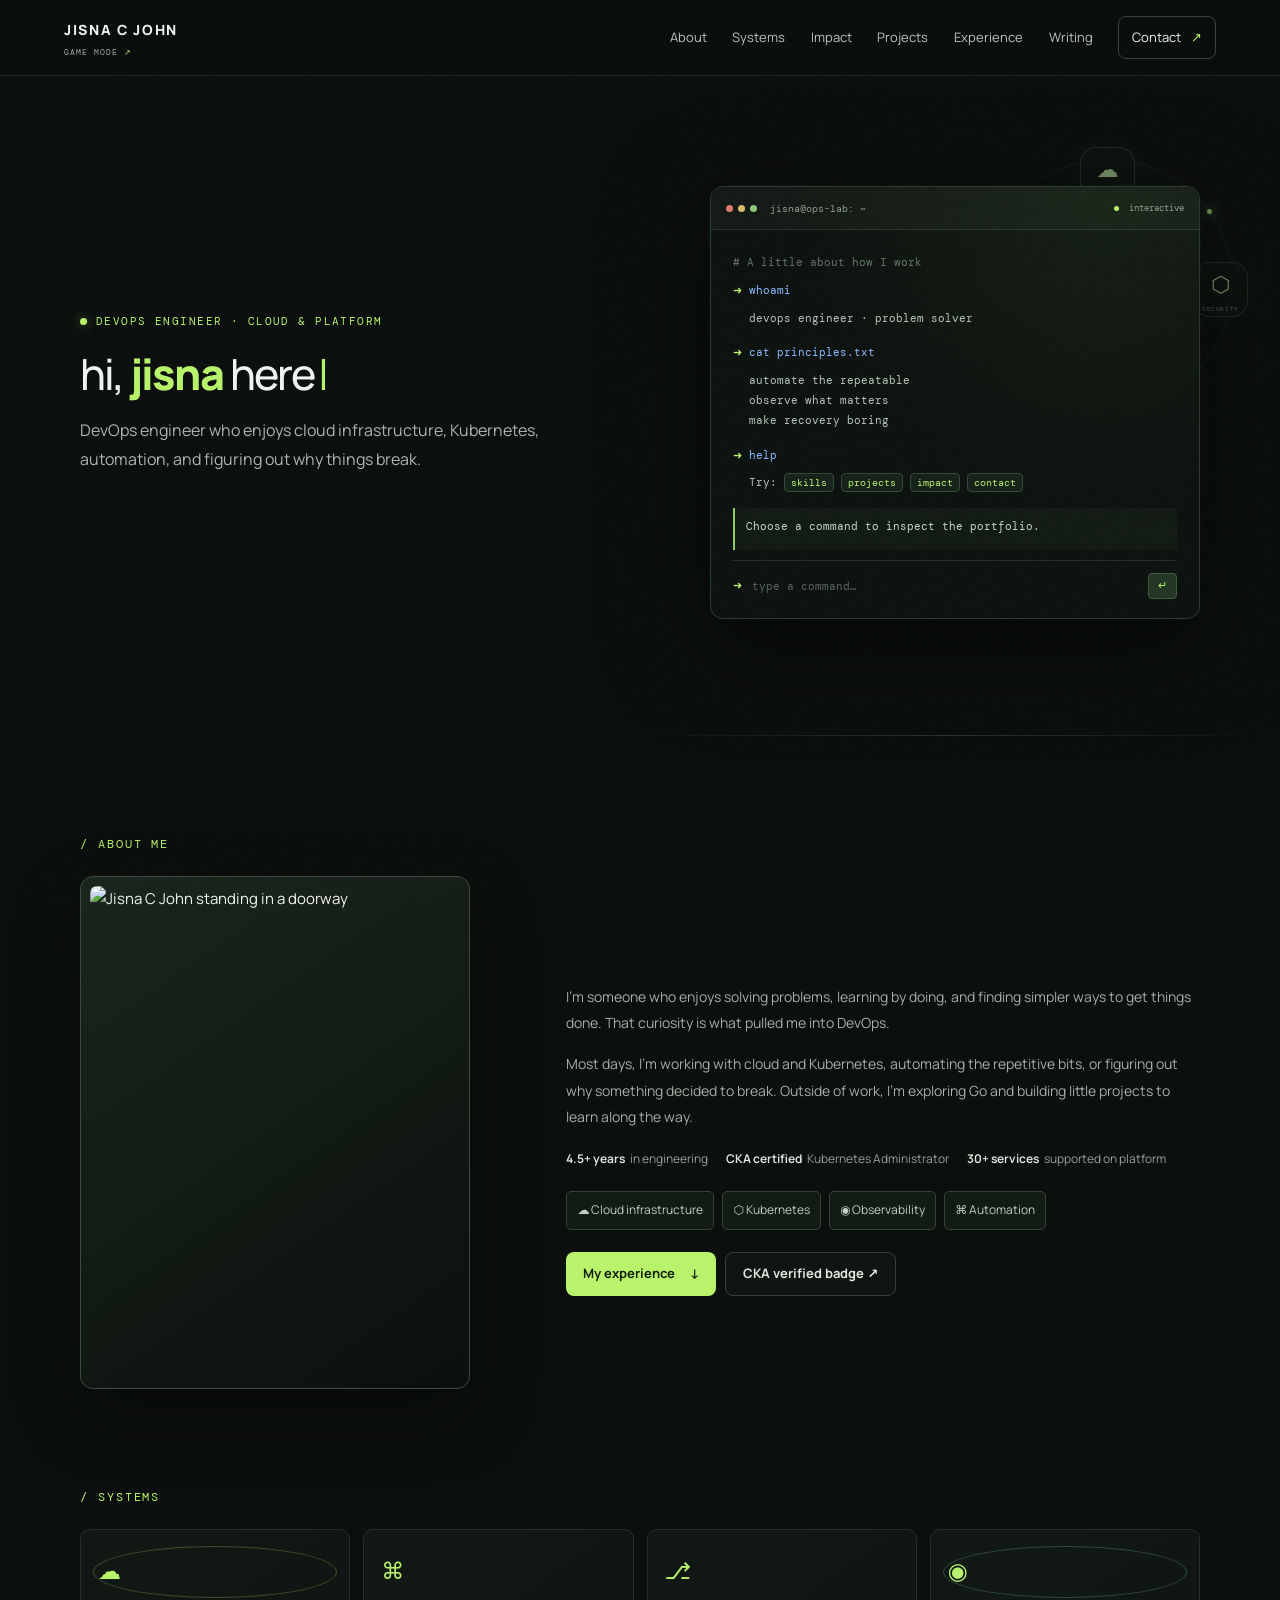
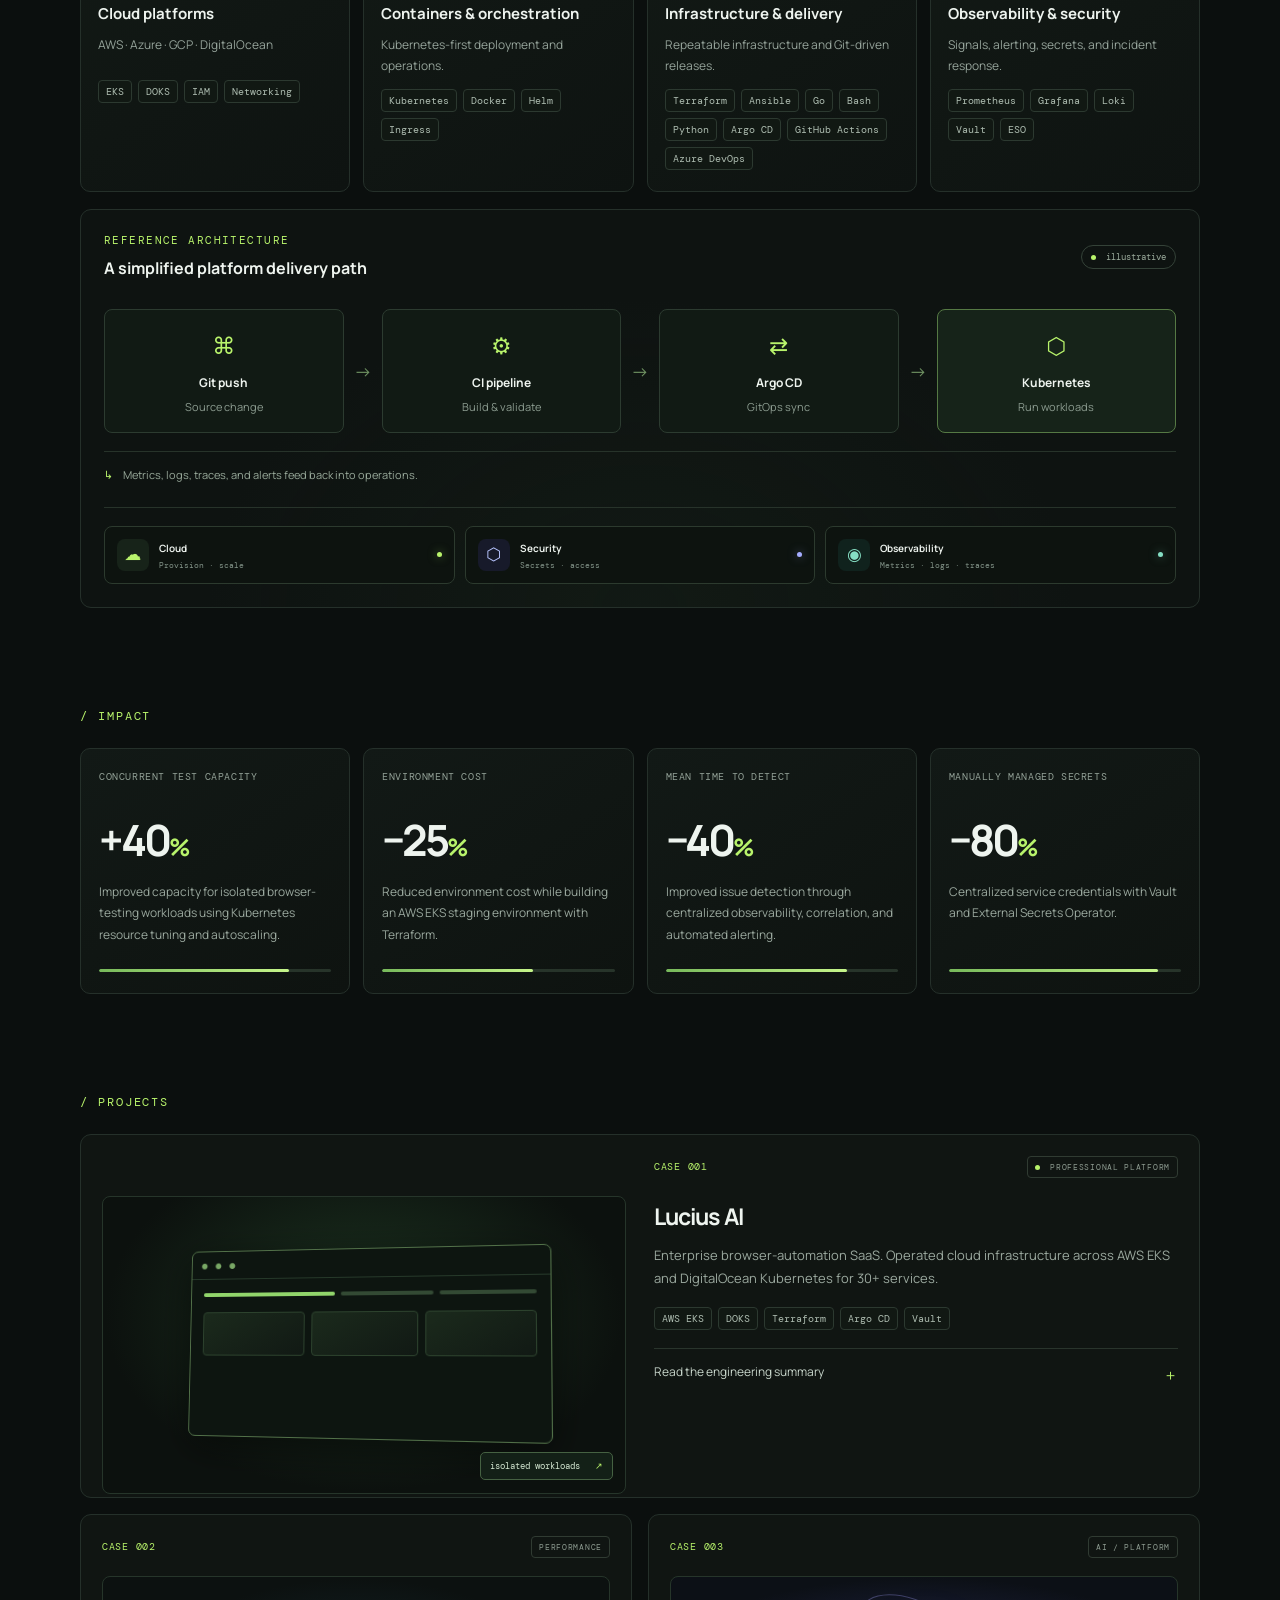
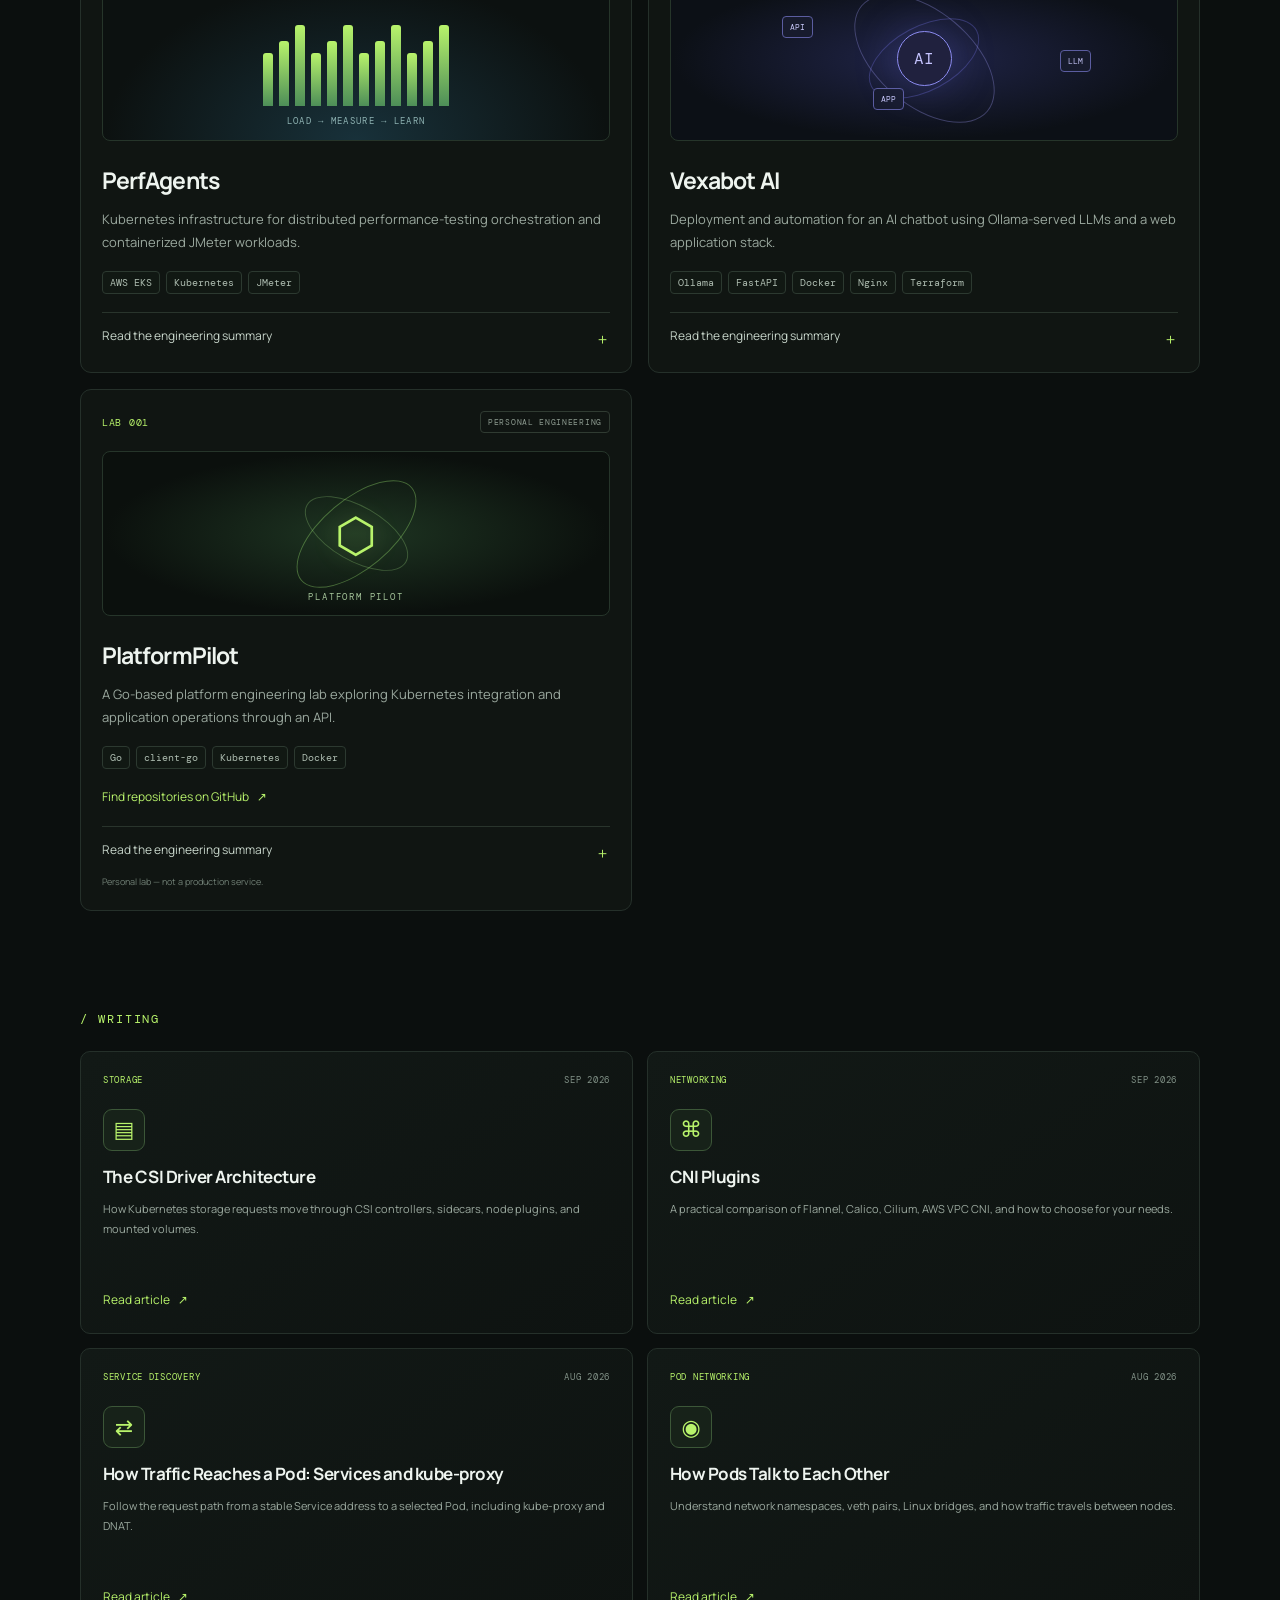
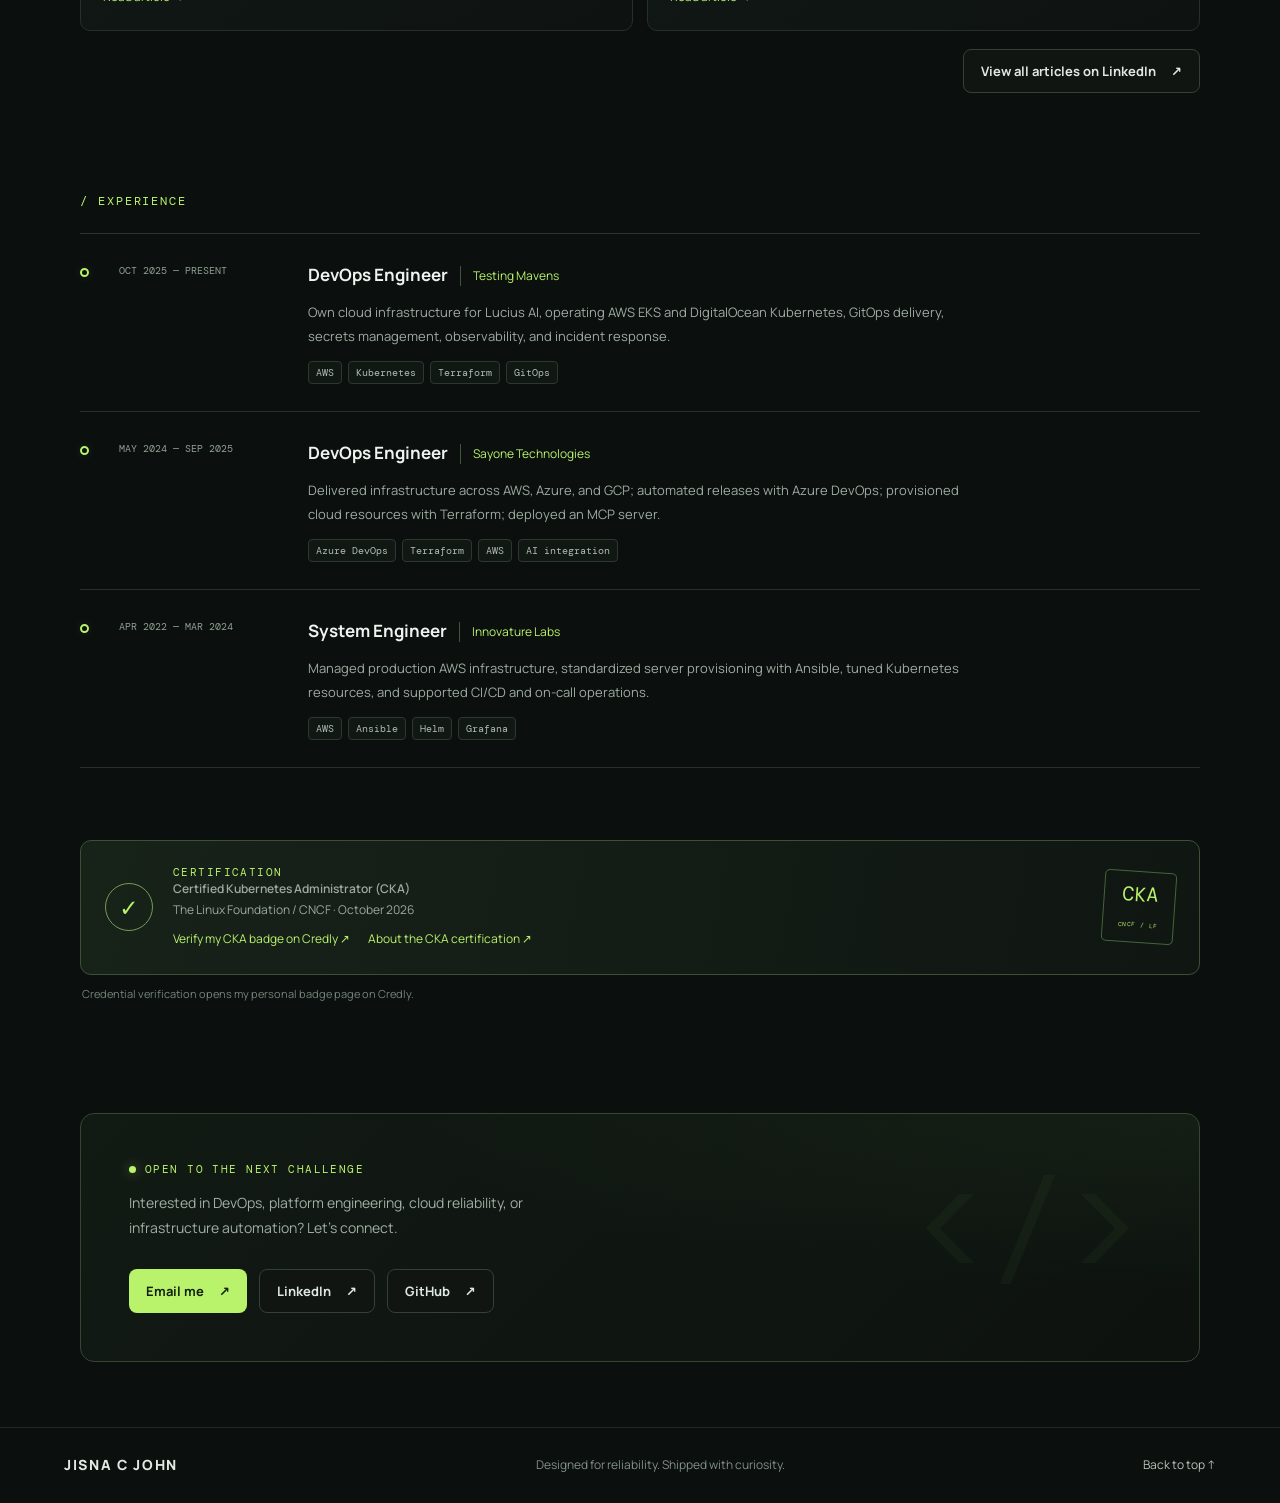
==== index.html @ 68ba8e72 "Add files via upload" ====
<!doctype html>
<html lang="en">
<head>
<meta charset="utf-8">
<meta name="viewport" content="width=device-width,initial-scale=1">
<meta name="theme-color" content="#0b0f0e">
<meta name="description" content="Jisna C John — DevOps Engineer building reliable cloud infrastructure, Kubernetes platforms, GitOps delivery, and observability.">
<title>Jisna C John | DevOps Engineer</title>
<link rel="icon" href="assets/favicon.svg" type="image/svg+xml">
<link rel="stylesheet" href="styles.css">
</head>
<body>
<div class="noise"></div>
<header class="topbar">
  <div class="brand-stack"><a class="brand" href="#home" aria-label="Jisna C John home"><span>JISNA C JOHN</span></a><a class="brand-game-link" href="game.html">GAME MODE <span>↗</span></a></div>
  <button class="menu-toggle" id="menuToggle" aria-label="Toggle navigation" aria-expanded="false">☰</button>
  <nav id="nav">
    <a href="#about">About</a><a href="#systems">Systems</a><a href="#impact">Impact</a><a href="#projects">Projects</a><a href="#journey">Experience</a><a href="#writing">Writing</a><a href="#contact" class="nav-cta">Contact <span>↗</span></a>
  </nav>
</header>
<main>
<section class="hero section-wrap" id="home">
  <div class="hero-copy">
    <div class="eyebrow"><span class="pulse"></span> DEVOPS ENGINEER · CLOUD & PLATFORM</div>
    <h1 class="hero-title-simple typing-intro">hi, <strong>jisna</strong> here<span class="typing-cursor">|</span></h1>
    <p class="hero-sub">DevOps engineer who enjoys cloud infrastructure, Kubernetes, automation, and figuring out why things break.</p>
  </div>
  <div class="terminal-card" aria-label="Interactive portfolio terminal">
    <div class="terminal-head"><div class="window-dots"><i></i><i></i><i></i></div><span>jisna@ops-lab: ~</span><span class="terminal-live"><b></b> interactive</span></div>
    <div class="terminal-body">
      <p class="term-comment"># A little about how I work</p>
      <p><span class="term-green">➜</span> <span class="term-blue">whoami</span></p>
      <p class="term-output">devops engineer · problem solver</p>
      <p><span class="term-green">➜</span> <span class="term-blue">cat principles.txt</span></p>
      <p class="term-output">automate the repeatable<br>observe what matters<br>make recovery boring</p>
      <p><span class="term-green">➜</span> <span class="term-blue">help</span></p>
      <p class="term-output">Try: <button class="term-command" data-command="skills">skills</button> <button class="term-command" data-command="projects">projects</button> <button class="term-command" data-command="impact">impact</button> <button class="term-command" data-command="contact">contact</button></p>
      <div id="terminalResult" class="terminal-result" aria-live="polite">Choose a command to inspect the portfolio.</div>
      <form id="terminalForm" class="term-input-row"><label for="terminalInput"><span class="term-green">➜</span></label><input id="terminalInput" autocomplete="off" spellcheck="false" placeholder="type a command…" aria-label="Terminal command"><button aria-label="Run command">↵</button></form>
    </div>
  </div>
  <div class="hero-gridline"></div>
  <div class="signal-orbit" aria-hidden="true">
    <div class="orbit orbit-cloud"></div><div class="orbit orbit-secure"></div><div class="orbit orbit-observe"></div>
    <span class="orbit-icon cloud-icon">☁<small>CLOUD</small></span><span class="orbit-icon shield-icon">⬡<small>SECURITY</small></span><span class="orbit-icon pulse-icon">◉<small>OBSERVE</small></span>
    <i class="signal-dot dot-one"></i><i class="signal-dot dot-two"></i><i class="signal-dot dot-three"></i>
  </div>
</section>


<section class="section-wrap section-block about-section" id="about">
  <div class="section-heading"><div><div class="eyebrow">/ ABOUT ME</div></div></div>
  <div class="about-layout">
    <div class="about-photo-wrap"><img class="about-photo" src="assets/jisna-profile.jpg" alt="Jisna C John standing in a doorway" loading="lazy"></div>
    <div class="about-copy"><p>I’m someone who enjoys solving problems, learning by doing, and finding simpler ways to get things done. That curiosity is what pulled me into DevOps.</p><p>Most days, I’m working with cloud and Kubernetes, automating the repetitive bits, or figuring out why something decided to break. Outside of work, I’m exploring Go and building little projects to learn along the way.</p><div class="about-facts"><span><b>4.5+ years</b> in engineering</span><span><b>CKA certified</b> Kubernetes Administrator</span><span><b>30+ services</b> supported on platform</span></div><div class="about-pills"><span>☁ Cloud infrastructure</span><span>⬡ Kubernetes</span><span>◉ Observability</span><span>⌘ Automation</span></div><div class="about-actions"><a class="button button-primary" href="#journey">My experience <span>↓</span></a><a class="button button-quiet" href="https://www.credly.com/badges/b559d309-124e-484e-92fa-0e07e1bda2ac" target="_blank" rel="noreferrer">CKA verified badge ↗</a></div></div>
  </div>
</section>

<section class="section-wrap section-block" id="systems">
  <div class="section-heading"><div><div class="eyebrow section-label">/ SYSTEMS</div></div></div>
  <div class="systems-grid">
    <article class="system-card"><div class="system-icon">☁</div><h3>Cloud platforms</h3><p>AWS · Azure · GCP · DigitalOcean</p><div class="tag-row"><span>EKS</span><span>DOKS</span><span>IAM</span><span>Networking</span></div></article>
    <article class="system-card"><div class="system-icon">⌘</div><h3>Containers & orchestration</h3><p>Kubernetes-first deployment and operations.</p><div class="tag-row"><span>Kubernetes</span><span>Docker</span><span>Helm</span><span>Ingress</span></div></article>
    <article class="system-card"><div class="system-icon">⎇</div><h3>Infrastructure & delivery</h3><p>Repeatable infrastructure and Git-driven releases.</p><div class="tag-row"><span>Terraform</span><span>Ansible</span><span>Go</span><span>Bash</span><span>Python</span><span>Argo CD</span><span>GitHub Actions</span><span>Azure DevOps</span></div></article>
    <article class="system-card"><div class="system-icon">◉</div><h3>Observability & security</h3><p>Signals, alerting, secrets, and incident response.</p><div class="tag-row"><span>Prometheus</span><span>Grafana</span><span>Loki</span><span>Vault</span><span>ESO</span></div></article>
  </div>
  <div class="architecture-card">
    <div class="architecture-top"><div><span class="eyebrow">REFERENCE ARCHITECTURE</span><h3>A simplified platform delivery path</h3></div><span class="status-chip"><i></i> illustrative</span></div>
    <div class="architecture-flow">
      <div class="arch-node"><span class="arch-symbol">⌘</span><strong>Git push</strong><small>Source change</small></div><span class="arch-arrow">→</span>
      <div class="arch-node"><span class="arch-symbol">⚙</span><strong>CI pipeline</strong><small>Build & validate</small></div><span class="arch-arrow">→</span>
      <div class="arch-node"><span class="arch-symbol">⇄</span><strong>Argo CD</strong><small>GitOps sync</small></div><span class="arch-arrow">→</span>
      <div class="arch-node arch-node-highlight"><span class="arch-symbol">⬡</span><strong>Kubernetes</strong><small>Run workloads</small></div>
    </div>
    <div class="architecture-foot"><span>↳</span> Metrics, logs, traces, and alerts feed back into operations.</div>
    <div class="ops-strip" aria-label="Cloud operations concepts"><div class="ops-chip"><span class="ops-glyph cloud-glyph">☁</span><span><b>Cloud</b><small>Provision · scale</small></span><i class="ops-pulse"></i></div><div class="ops-chip"><span class="ops-glyph shield-glyph">⬡</span><span><b>Security</b><small>Secrets · access</small></span><i class="ops-pulse"></i></div><div class="ops-chip"><span class="ops-glyph observe-glyph">◉</span><span><b>Observability</b><small>Metrics · logs · traces</small></span><i class="ops-pulse"></i></div></div>
  </div>
</section>

<section class="section-wrap section-block" id="impact">
  <div class="section-heading"><div><div class="eyebrow">/ IMPACT</div></div></div>
  <div class="metrics-grid">
    <article class="metric-card"><span class="metric-label">CONCURRENT TEST CAPACITY</span><strong>+40<span>%</span></strong><p>Improved capacity for isolated browser-testing workloads using Kubernetes resource tuning and autoscaling.</p><div class="metric-bar"><i style="width:82%"></i></div></article>
    <article class="metric-card"><span class="metric-label">ENVIRONMENT COST</span><strong>−25<span>%</span></strong><p>Reduced environment cost while building an AWS EKS staging environment with Terraform.</p><div class="metric-bar"><i style="width:65%"></i></div></article>
    <article class="metric-card"><span class="metric-label">MEAN TIME TO DETECT</span><strong>−40<span>%</span></strong><p>Improved issue detection through centralized observability, correlation, and automated alerting.</p><div class="metric-bar"><i style="width:78%"></i></div></article>
    <article class="metric-card"><span class="metric-label">MANUALLY MANAGED SECRETS</span><strong>−80<span>%</span></strong><p>Centralized service credentials with Vault and External Secrets Operator.</p><div class="metric-bar"><i style="width:90%"></i></div></article>
  </div>
</section>

<section class="section-wrap section-block" id="projects">
  <div class="section-heading"><div><div class="eyebrow">/ PROJECTS</div></div></div>
  <div class="projects-grid">
    <article class="project-card project-featured"><div class="project-topline"><span class="project-index">CASE 001</span><span class="project-status"><i></i> PROFESSIONAL PLATFORM</span></div><div class="project-art browser-art"><div class="browser-window"><div class="browser-dots">● ● ●</div><div class="browser-lines"><i></i><i></i><i></i></div><div class="browser-panels"><b></b><b></b><b></b></div></div><div class="floating-label">isolated workloads <span>↗</span></div></div><h3>Lucius AI</h3><p class="project-summary">Enterprise browser-automation SaaS. Operated cloud infrastructure across AWS EKS and DigitalOcean Kubernetes for 30+ services.</p><div class="tag-row"><span>AWS EKS</span><span>DOKS</span><span>Terraform</span><span>Argo CD</span><span>Vault</span></div><details><summary>Read the engineering summary <span>＋</span></summary><div class="details-content"><p><b>Challenge:</b> Isolated browser workloads can create unpredictable resource demand and infrastructure cost.</p><p><b>Approach:</b> Operated Kubernetes clusters on AWS EKS and DigitalOcean Kubernetes; partnered with developers on resource requests and limits, autoscaling, environment parity, GitOps delivery with Argo CD, and centralized observability using Prometheus, Grafana, and Loki. Vault and External Secrets Operator supported secrets management.</p><p><b>Outcome:</b> CV-reported 40% higher concurrent test capacity, 25% lower environment cost, and 40% lower mean time to detect issues.</p></div></details></article>
    <article class="project-card"><div class="project-topline"><span class="project-index">CASE 002</span><span class="project-type">PERFORMANCE</span></div><div class="project-art perf-art"><div class="load-bars"><i></i><i></i><i></i><i></i><i></i><i></i><i></i><i></i><i></i><i></i><i></i><i></i></div><div class="perf-caption">LOAD → MEASURE → LEARN</div></div><h3>PerfAgents</h3><p class="project-summary">Kubernetes infrastructure for distributed performance-testing orchestration and containerized JMeter workloads.</p><div class="tag-row"><span>AWS EKS</span><span>Kubernetes</span><span>JMeter</span></div><details><summary>Read the engineering summary <span>＋</span></summary><div class="details-content"><p><b>Challenge:</b> Performance tests need repeatable, isolated workloads and reliable orchestration when load-test runs are launched from a shared control plane.</p><p><b>Approach:</b> Supported AWS EKS infrastructure for containerized JMeter workloads, focusing on Kubernetes workload operation, deployment reliability, and troubleshooting during test execution.</p><p><b>Engineering focus:</b> Cluster and workload health, resource behavior under load, and repeatable execution. This summary intentionally avoids claiming specific throughput gains that are not documented here.</p></div></details></article>
    <article class="project-card"><div class="project-topline"><span class="project-index">CASE 003</span><span class="project-type">AI / PLATFORM</span></div><div class="project-art ai-art"><div class="ai-orbit orbit-one"></div><div class="ai-orbit orbit-two"></div><div class="ai-core">AI</div><span class="ai-node node-a">API</span><span class="ai-node node-b">LLM</span><span class="ai-node node-c">APP</span></div><h3>Vexabot AI</h3><p class="project-summary">Deployment and automation for an AI chatbot using Ollama-served LLMs and a web application stack.</p><div class="tag-row"><span>Ollama</span><span>FastAPI</span><span>Docker</span><span>Nginx</span><span>Terraform</span></div><details><summary>Read the engineering summary <span>＋</span></summary><div class="details-content"><p><b>Challenge:</b> Run an AI chatbot stack that connects a web application and backend services to locally served language models.</p><p><b>Approach:</b> Used Ollama for model serving, a Django/FastAPI backend and React frontend, with Docker for packaging, Nginx for web traffic routing, AWS EC2/S3 for infrastructure and storage, Jenkins for CI/CD, and Terraform for repeatable provisioning.</p><p><b>Engineering focus:</b> Service integration, deployment automation, reverse-proxy configuration, and infrastructure reproducibility. This is a high-level summary; internal endpoints and credentials are intentionally excluded.</p></div></details></article>
    <article class="project-card personal-project"><div class="project-topline"><span class="project-index">LAB 001</span><span class="project-type">PERSONAL ENGINEERING</span></div><div class="project-art platform-art"><div class="platform-cube">⬡</div><div class="platform-ring ring-a"></div><div class="platform-ring ring-b"></div><span class="platform-label">PLATFORM PILOT</span></div><h3>PlatformPilot</h3><p class="project-summary">A Go-based platform engineering lab exploring Kubernetes integration and application operations through an API.</p><div class="tag-row"><span>Go</span><span>client-go</span><span>Kubernetes</span><span>Docker</span></div><a class="text-link" href="https://github.com/johnjisna" target="_blank" rel="noreferrer">Find repositories on GitHub <span>↗</span></a><details><summary>Read the engineering summary <span>＋</span></summary><div class="details-content"><p><b>Goal:</b> Explore how a Go service can interact with a Kubernetes cluster and expose application operations through a small API.</p><p><b>Implementation:</b> Built an HTTP API in Go and integrated Kubernetes using client-go. Tested locally with Docker and a Kind cluster, created a dedicated namespace, and deployed workloads for API-based inspection.</p><p><b>What it demonstrates:</b> Go service structure, Kubernetes API integration, containerized development, and a foundation for platform-engineering features such as workload status and operational visibility.</p><p><b>Project status:</b> Personal engineering lab; features and scope may evolve. Browse the <a href="https://github.com/johnjisna" target="_blank" rel="noreferrer">GitHub profile ↗</a> for the repository when public.</p></div></details><p class="small-note">Personal lab — not a production service.</p></article>
  </div>
</section>



<section class="section-wrap section-block" id="writing">
  <div class="section-heading"><div><div class="eyebrow">/ WRITING</div></div></div>
  <div class="articles-grid">
    <article class="article-card"><div class="article-meta"><span>STORAGE</span><span>SEP 2026</span></div><div class="article-icon">▤</div><h3>The CSI Driver Architecture</h3><p>How Kubernetes storage requests move through CSI controllers, sidecars, node plugins, and mounted volumes.</p><a href="https://www.linkedin.com/pulse/csi-driver-architecture-jisna-john-pbgwf" target="_blank" rel="noreferrer" class="text-link">Read article <span>↗</span></a></article>
    <article class="article-card"><div class="article-meta"><span>NETWORKING</span><span>SEP 2026</span></div><div class="article-icon">⌘</div><h3>CNI Plugins</h3><p>A practical comparison of Flannel, Calico, Cilium, AWS VPC CNI, and how to choose for your needs.</p><a href="https://www.linkedin.com/pulse/cni-plugins-jisna-john-75xof" target="_blank" rel="noreferrer" class="text-link">Read article <span>↗</span></a></article>
    <article class="article-card"><div class="article-meta"><span>SERVICE DISCOVERY</span><span>AUG 2026</span></div><div class="article-icon">⇄</div><h3>How Traffic Reaches a Pod: Services and kube-proxy</h3><p>Follow the request path from a stable Service address to a selected Pod, including kube-proxy and DNAT.</p><a href="https://www.linkedin.com/pulse/how-traffic-reaches-pod-services-kube-proxy-jisna-john-ocryc" target="_blank" rel="noreferrer" class="text-link">Read article <span>↗</span></a></article>
    <article class="article-card"><div class="article-meta"><span>POD NETWORKING</span><span>AUG 2026</span></div><div class="article-icon">◉</div><h3>How Pods Talk to Each Other</h3><p>Understand network namespaces, veth pairs, Linux bridges, and how traffic travels between nodes.</p><a href="https://www.linkedin.com/pulse/how-pods-talk-each-other-jisna-john-5vrwc" target="_blank" rel="noreferrer" class="text-link">Read article <span>↗</span></a></article>
  </div>
  <div class="writing-footer"><a class="button button-quiet" href="https://www.linkedin.com/in/johnjisna/recent-activity/articles/" target="_blank" rel="noreferrer">View all articles on LinkedIn <span>↗</span></a></div>
</section>

<section class="section-wrap section-block" id="journey">
  <div class="section-heading"><div><div class="eyebrow">/ EXPERIENCE</div></div></div>
  <div class="timeline">
    <article class="timeline-item"><div class="timeline-marker"></div><div class="timeline-date">OCT 2025 — PRESENT</div><div class="timeline-content"><div class="timeline-title"><h3>DevOps Engineer</h3><span>Testing Mavens</span></div><p>Own cloud infrastructure for Lucius AI, operating AWS EKS and DigitalOcean Kubernetes, GitOps delivery, secrets management, observability, and incident response.</p><div class="tag-row"><span>AWS</span><span>Kubernetes</span><span>Terraform</span><span>GitOps</span></div></div></article>
    <article class="timeline-item"><div class="timeline-marker"></div><div class="timeline-date">MAY 2024 — SEP 2025</div><div class="timeline-content"><div class="timeline-title"><h3>DevOps Engineer</h3><span>Sayone Technologies</span></div><p>Delivered infrastructure across AWS, Azure, and GCP; automated releases with Azure DevOps; provisioned cloud resources with Terraform; deployed an MCP server.</p><div class="tag-row"><span>Azure DevOps</span><span>Terraform</span><span>AWS</span><span>AI integration</span></div></div></article>
    <article class="timeline-item"><div class="timeline-marker"></div><div class="timeline-date">APR 2022 — MAR 2024</div><div class="timeline-content"><div class="timeline-title"><h3>System Engineer</h3><span>Innovature Labs</span></div><p>Managed production AWS infrastructure, standardized server provisioning with Ansible, tuned Kubernetes resources, and supported CI/CD and on-call operations.</p><div class="tag-row"><span>AWS</span><span>Ansible</span><span>Helm</span><span>Grafana</span></div></div></article>
  </div>
</section>

<section class="section-wrap section-block cert-section">
  <div class="cert-card"><div class="cert-emblem">✓</div><div class="cert-copy"><div class="eyebrow">CERTIFICATION</div><p class="cert-name">Certified Kubernetes Administrator (CKA)</p><p>The Linux Foundation / CNCF · October 2026</p><div class="cert-links"><a class="text-link" href="https://www.credly.com/badges/b559d309-124e-484e-92fa-0e07e1bda2ac" target="_blank" rel="noreferrer">Verify my CKA badge on Credly ↗</a><a class="text-link" href="https://www.cncf.io/training/certification/cka/" target="_blank" rel="noreferrer">About the CKA certification ↗</a></div></div><div class="cert-stamp">CKA<br><span>CNCF / LF</span></div></div>
  <p class="cert-note">Credential verification opens my personal badge page on Credly.</p>
</section>


<section class="section-wrap contact-section" id="contact">
  <div class="contact-panel"><div class="eyebrow"><span class="pulse"></span> OPEN TO THE NEXT CHALLENGE</div><p>Interested in DevOps, platform engineering, cloud reliability, or infrastructure automation? Let’s connect.</p><div class="contact-actions"><a class="button button-primary" href="mailto:johnjisna66@gmail.com">Email me <span>↗</span></a><a class="button button-quiet" href="https://www.linkedin.com/in/johnjisna/" target="_blank" rel="noreferrer">LinkedIn <span>↗</span></a><a class="button button-quiet" href="https://github.com/johnjisna" target="_blank" rel="noreferrer">GitHub <span>↗</span></a></div></div>
</section>
</main>
<footer class="footer"><a class="brand" href="#home"><span>JISNA C JOHN</span></a><span>Designed for reliability. Shipped with curiosity.</span><a href="#home">Back to top ↑</a></footer>
<script src="script.js"></script>
</body>
</html>
---- styles.css ----
@import url('https://fonts.googleapis.com/css2?family=DM+Mono:wght@400;500&family=Manrope:wght@400;500;600;700;800&display=swap');
:root{--bg:#0b0f0e;--panel:#111715;--panel2:#151d19;--line:#25302a;--text:#eef4ef;--muted:#9ba9a0;--green:#b8f36b;--green2:#8ce66a;--blue:#8bbcff;--mono:'DM Mono',monospace;--sans:'Manrope',system-ui,sans-serif}
*{box-sizing:border-box}html{scroll-behavior:smooth;scroll-padding-top:85px}body{margin:0;background:var(--bg);color:var(--text);font-family:var(--sans);line-height:1.6;overflow-x:hidden}a{color:inherit;text-decoration:none}button,input{font:inherit}.noise{pointer-events:none;position:fixed;inset:0;opacity:.025;z-index:10;background-image:url("data:image/svg+xml,%3Csvg viewBox='0 0 180 180' xmlns='http://www.w3.org/2000/svg'%3E%3Cfilter id='n'%3E%3CfeTurbulence type='fractalNoise' baseFrequency='.85' numOctaves='3' stitchTiles='stitch'/%3E%3C/filter%3E%3Crect width='100%25' height='100%25' filter='url(%23n)' opacity='.6'/%3E%3C/svg%3E")}
.topbar{height:76px;display:flex;align-items:center;justify-content:space-between;padding:0 max(5vw,24px);border-bottom:1px solid #1c2520;position:sticky;top:0;background:rgba(11,15,14,.88);backdrop-filter:blur(16px);z-index:20}.brand{display:flex;align-items:center;gap:10px;font-size:13px;font-weight:800;letter-spacing:.12em}.brand-mark{display:grid;place-items:center;width:31px;height:31px;border:1px solid #527a3b;color:var(--green);border-radius:8px;font-family:var(--mono);font-size:11px}.muted{color:#78907c}.topbar nav{display:flex;gap:30px;align-items:center;font-size:12px;color:#b9c5bd}.topbar nav a:hover,.footer a:hover{color:var(--green)}.nav-cta{border:1px solid #38453c;border-radius:8px;padding:9px 13px;color:var(--text)!important}.nav-cta span{color:var(--green);padding-left:7px}.menu-toggle{display:none;background:none;border:0;color:var(--text);font-size:22px}
.section-wrap{width:min(1120px,90vw);margin:0 auto}.hero{min-height:660px;display:grid;grid-template-columns:1.08fr .92fr;align-items:center;gap:54px;padding-top:75px;padding-bottom:82px;position:relative}.hero-gridline{position:absolute;right:-6vw;bottom:0;width:58%;height:1px;background:linear-gradient(90deg,transparent,#28372d,transparent)}.eyebrow{font:10px var(--mono);letter-spacing:.13em;color:var(--green);display:flex;align-items:center;gap:9px}.pulse{width:7px;height:7px;background:var(--green);border-radius:50%;box-shadow:0 0 12px #b8f36b77;display:inline-block}.hero h1{font-size:clamp(44px,5.6vw,72px);letter-spacing:-.065em;line-height:1.06;margin:25px 0 20px;font-weight:800}.gradient-text{background:linear-gradient(100deg,#e7f8dd 0%,#b8f36b 55%,#77dba1 100%);-webkit-background-clip:text;background-clip:text;color:transparent}.hero-sub{max-width:530px;color:#aab7ae;font-size:15px;line-height:1.9}.hero-actions,.contact-actions{display:flex;flex-wrap:wrap;gap:12px;margin-top:28px}.button{min-height:44px;display:inline-flex;align-items:center;justify-content:center;gap:15px;border-radius:8px;padding:0 17px;font-size:12px;font-weight:700;transition:transform .2s,border-color .2s}.button:hover{transform:translateY(-2px)}.button-primary{background:var(--green);color:#14200e}.button-primary:hover{background:#c9ff86}.button-quiet{border:1px solid #344138;background:#101512;color:#e0e9e1}.button-quiet:hover{border-color:#718a70}.hero-facts{display:flex;gap:28px;margin-top:43px;padding-top:24px;border-top:1px solid #253029}.hero-facts div{display:flex;flex-direction:column;gap:3px}.hero-facts strong{font-size:21px;letter-spacing:-.04em}.hero-facts span{font-size:10px;color:#8f9d94;max-width:120px}
.terminal-card{border:1px solid #2b3b30;border-radius:13px;overflow:hidden;background:#0d1310;box-shadow:0 24px 100px #0008,0 0 0 1px #b8f36b05;position:relative}.terminal-card:before{content:"";position:absolute;inset:-1px;pointer-events:none;background:radial-gradient(ellipse at 80% 0%,#a8f36b0e,transparent 55%)}.terminal-head{height:43px;display:flex;align-items:center;gap:13px;padding:0 15px;background:#141b16;border-bottom:1px solid #28332b;color:#8e9c91;font:10px var(--mono)}.window-dots{display:flex;gap:5px}.window-dots i{width:7px;height:7px;border-radius:50%;background:#48574a}.window-dots i:first-child{background:#dd796f}.window-dots i:nth-child(2){background:#d7bd6b}.window-dots i:nth-child(3){background:#8cc879}.terminal-live{margin-left:auto;font-size:9px}.terminal-live b{display:inline-block;width:5px;height:5px;background:var(--green);border-radius:50%;margin-right:5px}.terminal-body{padding:23px 22px 19px;font:11px/1.8 var(--mono);min-height:350px}.terminal-body p{margin:0 0 8px}.term-comment{color:#617567}.term-green{color:var(--green)}.term-blue{color:var(--blue)}.term-output{color:#b6c6b9;padding-left:16px;margin-bottom:15px!important}.term-command{border:1px solid #344b36;border-radius:4px;background:#17231a;color:var(--green);font:10px var(--mono);padding:2px 6px;cursor:pointer}.term-command:hover{background:#263a29}.terminal-result{margin:10px 0;padding:9px 11px;border-left:2px solid #8ecf63;background:#121b14;color:#c7d9c8;min-height:42px;white-space:pre-line}.term-input-row{display:flex;gap:8px;align-items:center;border-top:1px solid #263029;padding-top:12px}.term-input-row input{flex:1;min-width:0;background:transparent;border:0;outline:0;color:#eaf4e9;font:11px var(--mono)}.term-input-row input::placeholder{color:#59675d}.term-input-row button{background:#243725;color:var(--green);border:1px solid #3d5b3c;border-radius:4px;padding:2px 9px;cursor:pointer}
.section-block{padding-top:100px}.section-heading{display:flex;justify-content:space-between;align-items:end;gap:30px;margin-bottom:30px}.section-heading h2{font-size:clamp(28px,3.3vw,42px);letter-spacing:-.055em;line-height:1.2;margin:12px 0 0}.accent{color:var(--green)}.section-heading>p{display:none}.systems-grid{display:grid;grid-template-columns:repeat(4,1fr);gap:13px}.system-card{border:1px solid var(--line);background:linear-gradient(145deg,#121915,#0e1311);border-radius:10px;padding:21px 17px;min-height:205px;transition:border-color .2s,transform .2s}.system-card:hover,.project-card:hover{border-color:#4a6747;transform:translateY(-3px)}.system-icon{font-size:23px;color:var(--green);height:42px}.system-card h3{font-size:13px;margin:8px 0 7px}.system-card p{font-size:10px;color:#95a39a;min-height:33px;margin:0 0 13px}.tag-row{display:flex;flex-wrap:wrap;gap:6px}.tag-row span{font:9px var(--mono);padding:4px 7px;border:1px solid #2c3930;border-radius:4px;color:#aebdb1;background:#111813}.architecture-card{margin-top:17px;padding:23px;border:1px solid var(--line);border-radius:11px;background:radial-gradient(ellipse at 50% 100%,#20332133,transparent 55%),#0e1311}.architecture-top{display:flex;align-items:center;justify-content:space-between}.architecture-top h3{font-size:14px;margin:8px 0 0}.status-chip{font:9px var(--mono);color:#9cac9d;border:1px solid #344238;border-radius:20px;padding:5px 9px}.status-chip i,.project-status i{display:inline-block;width:5px;height:5px;border-radius:50%;background:var(--green);margin-right:5px}.architecture-flow{display:flex;align-items:center;justify-content:space-between;gap:10px;margin:27px 0 18px}.arch-node{flex:1;display:flex;flex-direction:column;align-items:center;text-align:center;border:1px solid #2c3b30;border-radius:8px;background:#111a14;padding:16px 7px;min-width:0}.arch-node-highlight{border-color:#557944;background:#162319}.arch-symbol{color:var(--green);font-size:23px;margin-bottom:8px}.arch-node strong{font-size:11px}.arch-node small{font-size:9px;color:#8c9c90;margin-top:4px}.arch-arrow{color:#709363;font-size:18px}.architecture-foot{border-top:1px solid #27332a;padding-top:14px;color:#98a99a;font-size:10px}.architecture-foot span{color:var(--green);margin-right:8px}
.metrics-grid{display:grid;grid-template-columns:repeat(4,1fr);gap:13px}.metric-card{padding:21px 18px;border:1px solid var(--line);border-radius:10px;background:linear-gradient(145deg,#121916,#0e1310)}.metric-label{display:block;font:9px var(--mono);letter-spacing:.06em;color:#92a096;min-height:29px}.metric-card strong{display:block;font-size:43px;letter-spacing:-.07em;line-height:1.25;margin:14px 0}.metric-card strong span{font-size:24px;color:var(--green)}.metric-card p{font-size:10px;color:#9aa89e;line-height:1.8;min-height:70px}.metric-bar{height:3px;background:#27342a;border-radius:5px;overflow:hidden;margin-top:18px}.metric-bar i{height:100%;display:block;background:linear-gradient(90deg,#77b95b,#c5f58a);border-radius:5px}
.projects-grid{display:grid;grid-template-columns:repeat(2,1fr);gap:16px}.project-card{padding:21px;border:1px solid var(--line);border-radius:11px;background:#101512;transition:border-color .2s,transform .2s;min-width:0}.project-featured{grid-column:span 2;display:grid;grid-template-columns:1fr 1fr;column-gap:28px}.project-featured .project-topline,.project-featured h3,.project-featured .project-summary,.project-featured .tag-row,.project-featured details{grid-column:2}.project-featured .project-art{grid-column:1;grid-row:2 / span 5}.project-topline{display:flex;justify-content:space-between;align-items:center;font:9px var(--mono);color:#8d9b90;letter-spacing:.07em}.project-index{color:var(--green)}.project-status,.project-type{font-size:8px;border:1px solid #303b32;padding:5px 7px;border-radius:4px}.project-card h3{font-size:21px;letter-spacing:-.04em;margin:19px 0 8px}.project-summary{font-size:11px;line-height:1.9;color:#9ba99f;margin:0 0 16px}.project-art{height:165px;margin:18px 0 20px;border:1px solid #26352a;border-radius:8px;position:relative;overflow:hidden;background:radial-gradient(ellipse at 50% 40%,#1c3420,#0c110e 70%)}.project-featured .project-art{height:100%;min-height:280px;margin:18px 0 0}.browser-window{position:absolute;left:15%;top:17%;width:70%;height:65%;border:1px solid #527149;border-radius:7px;background:#0d1510;box-shadow:0 10px 40px #0008;transform:perspective(600px) rotateY(-8deg) rotateX(3deg)}.browser-dots{font-size:8px;letter-spacing:3px;color:#78a765;border-bottom:1px solid #26392a;padding:7px 10px}.browser-lines{padding:14px 13px 8px;display:flex;gap:6px}.browser-lines i{display:block;height:4px;background:#334a34;border-radius:3px;width:30%}.browser-lines i:first-child{width:45%;background:#91d56b}.browser-panels{display:flex;gap:7px;padding:8px 13px}.browser-panels b{height:45px;flex:1;border:1px solid #2d432e;border-radius:4px;background:linear-gradient(150deg,#1b2a1c,#111914)}.floating-label{position:absolute;bottom:13px;right:12px;font:9px var(--mono);color:#d2e5d0;border:1px solid #456142;background:#132017;padding:7px 9px;border-radius:5px}.floating-label span{color:var(--green);margin-left:10px}.perf-art{background:radial-gradient(ellipse at 50% 100%,#18313a,#0c1110 70%);display:flex;align-items:center;justify-content:center;gap:7px}.load-bars{display:flex;align-items:end;gap:6px;height:95px}.load-bars i{display:block;width:10px;border-radius:3px 3px 0 0;background:linear-gradient(#b8f36b,#4d8e58);height:var(--h,50%);animation:bars 1.8s ease-in-out infinite alternate}.load-bars i:nth-child(3n){height:85%}.load-bars i:nth-child(3n + 1){height:55%}.load-bars i:nth-child(3n + 2){height:68%}.load-bars i:nth-child(2n){animation-delay:.4s}.perf-caption{position:absolute;bottom:13px;left:0;right:0;text-align:center;font:9px var(--mono);letter-spacing:.14em;color:#8eb2b2}@keyframes bars{to{transform:scaleY(.72);transform-origin:bottom;opacity:.75}}.ai-art{background:radial-gradient(ellipse at 50% 50%,#202448,#0c1016 70%);display:grid;place-items:center}.ai-core{z-index:2;display:grid;place-items:center;width:55px;height:55px;border:1px solid #8d8cf1;border-radius:50%;color:#c5c4ff;font:16px var(--mono);background:#20213e;box-shadow:0 0 45px #7979ff45}.ai-orbit{position:absolute;width:120px;height:65px;border:1px solid #6464c966;border-radius:50%;transform:rotate(-28deg)}.orbit-two{width:165px;height:95px;transform:rotate(40deg);border-color:#9b9af155}.ai-node{position:absolute;font:8px var(--mono);padding:5px 7px;background:#171b2d;border:1px solid #5b5da0;border-radius:4px;color:#c7c7f9}.node-a{top:24%;left:22%}.node-b{right:17%;top:45%}.node-c{bottom:18%;left:40%}.platform-art{display:grid;place-items:center;background:radial-gradient(ellipse at center,#1e3522,#0b100d 70%)}.platform-cube{font-size:48px;color:var(--green);z-index:2;text-shadow:0 0 25px #b8f36b66}.platform-ring{position:absolute;border:1px solid #6b995b77;width:115px;height:55px;border-radius:50%;transform:rotate(30deg)}.ring-b{transform:rotate(-40deg);width:145px;height:70px;border-color:#8acb6570}.platform-label{position:absolute;bottom:12px;font:9px var(--mono);letter-spacing:.2em;color:#a6c69b}details{border-top:1px solid #29342c;margin-top:18px;padding-top:13px}summary{list-style:none;cursor:pointer;color:#c6d4c9;font-size:10px;display:flex;justify-content:space-between}summary::-webkit-details-marker{display:none}summary span{color:var(--green);font-size:15px}.details-content{padding-top:9px}.details-content p{font-size:10px;line-height:1.8;color:#99a89d}.details-content b{color:#dbe7dc}.text-link{display:inline-block;font-size:10px;color:var(--green);margin-top:18px}.text-link span{padding-left:6px}.small-note{font-size:9px;color:#718076;margin:8px 0 0}
.timeline{border-top:1px solid #2a352d}.timeline-item{display:grid;grid-template-columns:20px 170px 1fr;gap:19px;padding:27px 0;border-bottom:1px solid #263129}.timeline-marker{width:9px;height:9px;border:2px solid var(--green);border-radius:50%;margin-top:7px;box-shadow:0 0 12px #b8f36b22}.timeline-date{font:9px var(--mono);color:#8fa093;padding-top:3px}.timeline-title{display:flex;align-items:center;gap:12px;flex-wrap:wrap}.timeline-title h3{font-size:15px;margin:0}.timeline-title span{font-size:10px;color:var(--green);border-left:1px solid #435442;padding-left:12px}.timeline-content>p{font-size:11px;line-height:1.9;color:#9eaca2;max-width:670px;margin:10px 0 13px}
.cert-section{padding-top:72px}.cert-card{display:flex;align-items:center;gap:20px;border:1px solid #3c5038;background:linear-gradient(100deg,#172219,#101612);padding:24px;border-radius:11px}.cert-emblem{width:48px;height:48px;flex-shrink:0;border:1px solid #729c5a;border-radius:50%;display:grid;place-items:center;color:var(--green);font-size:23px}.cert-card h2{font-size:17px;margin:6px 0}.cert-card p{font-size:10px;color:#9ba99e;margin:0}.cert-stamp{margin-left:auto;text-align:center;font:20px var(--mono);color:var(--green);border:1px solid #45633b;padding:9px 15px;border-radius:5px;transform:rotate(4deg)}.cert-stamp span{font-size:6px;letter-spacing:.08em}.cert-note{font-size:9px;color:#75847a;margin:10px 2px}
.contact-section{padding-top:100px;padding-bottom:65px}.contact-panel{position:relative;overflow:hidden;border:1px solid #354633;border-radius:14px;padding:48px;background:radial-gradient(ellipse at 100% 0%,#314d2633,transparent 50%),linear-gradient(135deg,#121a14,#0d120f)}.contact-panel:after{content:"</>";position:absolute;right:5%;top:13%;font:clamp(70px,10vw,140px) var(--mono);color:#b8f36b09;pointer-events:none}.contact-panel h2{font-size:clamp(35px,5vw,57px);letter-spacing:-.06em;line-height:1.1;margin:20px 0 14px}.contact-panel>p{font-size:12px;color:#a0aea3;max-width:460px}.contact-meta{display:flex;gap:20px;flex-wrap:wrap;border-top:1px solid #2c382e;padding-top:17px;margin-top:32px;font:8px var(--mono);letter-spacing:.09em;color:#829187}.footer{border-top:1px solid #202a23;min-height:76px;padding:18px 5vw;display:flex;align-items:center;justify-content:space-between;gap:20px;color:#819087;font-size:10px}.footer .brand{color:#e1e9e2}.footer>a:last-child{color:#b6c4b8}
@media(max-width:900px){.hero{gap:30px;grid-template-columns:1fr 1fr}.hero-facts{gap:15px}.systems-grid,.metrics-grid{grid-template-columns:repeat(2,1fr)}.section-heading{align-items:start;flex-direction:column;gap:12px}.section-heading>p{max-width:500px}.project-featured{grid-template-columns:1fr 1fr;column-gap:18px}.project-featured .project-art{min-height:320px}.timeline-item{grid-template-columns:15px 130px 1fr;gap:13px}}
@media(max-width:680px){.topbar{height:65px}.menu-toggle{display:block}.topbar nav{display:none;position:absolute;top:64px;left:0;right:0;padding:18px 5vw 22px;background:#0e1410;border-bottom:1px solid #263229;flex-direction:column;align-items:stretch;gap:18px}.topbar nav.open{display:flex}.nav-cta{align-self:flex-start}.hero{display:flex;flex-direction:column;align-items:stretch;padding-top:60px;padding-bottom:55px;gap:35px;min-height:0}.hero h1{font-size:clamp(43px,12vw,65px)}.hero-facts{gap:18px;justify-content:space-between}.hero-facts strong{font-size:18px}.hero-facts span{font-size:9px}.terminal-body{padding:18px 15px}.section-block{padding-top:70px}.systems-grid,.metrics-grid,.projects-grid{grid-template-columns:1fr}.project-featured{grid-column:auto;display:flex;flex-direction:column}.project-featured .project-art{height:190px;min-height:190px;margin:18px 0}.project-featured .project-topline,.project-featured h3,.project-featured .project-summary,.project-featured .tag-row,.project-featured details{grid-column:auto}.architecture-card{padding:16px}.architecture-flow{gap:5px}.arch-node{padding:11px 3px}.arch-node strong{font-size:9px}.arch-node small{font-size:7px}.arch-symbol{font-size:19px}.arch-arrow{font-size:13px}.architecture-top{align-items:start;gap:10px}.status-chip{white-space:nowrap}.metric-card p{min-height:0}.timeline-item{grid-template-columns:12px 1fr;gap:12px}.timeline-date{grid-column:2}.timeline-content{grid-column:2}.timeline-marker{grid-row:1 / span 3}.cert-card{align-items:flex-start;padding:19px;gap:13px}.cert-card h2{font-size:14px}.cert-stamp{display:none}.contact-panel{padding:28px 22px}.contact-actions{gap:8px}.contact-actions .button{padding:0 12px}.contact-meta{gap:12px;flex-direction:column}.footer{flex-wrap:wrap}.footer>span{order:3;width:100%}}
@media(prefers-reduced-motion:reduce){*,*:before,*:after{scroll-behavior:auto!important;animation:none!important;transition:none!important}}

/* Added writing, education, and direct-contact sections */
.articles-grid{display:grid;grid-template-columns:repeat(2,1fr);gap:14px}
.article-card{border:1px solid var(--line);border-radius:10px;padding:22px;background:linear-gradient(145deg,#121916,#0e1311);transition:transform .2s,border-color .2s}
.article-card:hover,.education-card:hover{transform:translateY(-3px);border-color:#4a6747}
.article-meta{display:flex;justify-content:space-between;gap:10px;font:9px var(--mono);letter-spacing:.08em;color:#819187}
.article-meta span:first-child{color:var(--green)}
.article-icon{display:grid;place-items:center;width:42px;height:42px;margin:23px 0 14px;border:1px solid #3c5738;border-radius:9px;color:var(--green);font-size:22px;background:#172219}
.article-card h3{font-size:17px;line-height:1.45;letter-spacing:-.03em;margin:0 0 9px}
.article-card p{font-size:11px;color:#9ba99f;line-height:1.85;min-height:60px;margin:0 0 13px}
.writing-footer{display:flex;justify-content:flex-end;margin-top:18px}
.education-grid{display:grid;grid-template-columns:repeat(2,1fr);gap:14px}
.education-card{display:flex;align-items:flex-start;gap:17px;border:1px solid var(--line);border-radius:10px;padding:23px;background:linear-gradient(145deg,#121916,#0e1311);transition:transform .2s,border-color .2s}
.education-icon{width:42px;height:42px;flex-shrink:0;display:grid;place-items:center;border:1px solid #3b5337;border-radius:9px;color:var(--green);font-size:20px;background:#172219}
.education-period{font:9px var(--mono);letter-spacing:.06em;color:var(--green)}
.education-card h3{font-size:14px;line-height:1.6;margin:8px 0 5px}
.education-card p{font-size:11px;color:#a0aea3;margin:0 0 10px}
.education-status{font-size:9px;color:#87968b}
.cert-copy{flex:1}
.cert-links{display:flex;gap:18px;flex-wrap:wrap;margin-top:6px}
.cert-links .text-link{margin-top:3px}
.contact-meta a{color:#b7c7ba}
@media(max-width:680px){.articles-grid,.education-grid{grid-template-columns:1fr}.article-card p{min-height:0}.cert-links{gap:12px}}

/* Motion system: restrained cloud, security and observability accents */
.hero{isolation:isolate}.hero-copy,.terminal-card{position:relative;z-index:2}.signal-orbit{position:absolute;z-index:0;right:-48px;top:68px;width:280px;height:280px;opacity:.58;pointer-events:none;filter:saturate(.85)}.orbit{position:absolute;inset:15px;border:1px solid #a8e87920;border-radius:50%;animation:orbit-spin 34s linear infinite}.orbit-secure{inset:38px;border-style:dashed;border-color:#b8f36b24;animation-duration:25s;animation-direction:reverse}.orbit-observe{inset:62px;border-color:#76d9bb24;animation-duration:18s}.orbit-icon{position:absolute;display:flex;flex-direction:column;align-items:center;justify-content:center;width:55px;height:55px;border:1px solid #56734b7a;border-radius:16px;background:#101812e8;color:#c5f4a1;font-size:22px;box-shadow:0 0 28px #8bd36b12;animation:float-gentle 5s ease-in-out infinite}.orbit-icon small{font:6px var(--mono);letter-spacing:.09em;margin-top:2px;color:#92a990}.cloud-icon{top:3px;left:112px}.shield-icon{right:0;top:118px;animation-delay:-1.7s}.pulse-icon{bottom:8px;left:42px;animation-delay:-3.1s}.signal-dot{position:absolute;width:5px;height:5px;border-radius:50%;background:var(--green);box-shadow:0 0 12px #b8f36b;animation:signal-blink 2.4s ease-in-out infinite}.dot-one{left:40px;top:55px}.dot-two{right:36px;top:65px;animation-delay:-.8s}.dot-three{right:70px;bottom:27px;animation-delay:-1.4s}.system-card{transition:transform .3s ease,border-color .3s ease,background .3s ease}.system-card:hover{transform:translateY(-5px);border-color:#55784c;background:linear-gradient(145deg,#172219,#0e1410)}.system-icon{position:relative;transition:transform .35s ease}.system-card:hover .system-icon{transform:translateY(-2px) scale(1.08)}.system-card:nth-child(1) .system-icon:after,.system-card:nth-child(4) .system-icon:after{content:"";position:absolute;inset:-5px;border:1px solid #b8f36b40;border-radius:50%;animation:icon-radar 3s ease-out infinite}.system-card:nth-child(4) .system-icon:after{border-color:#83d9c940}.architecture-card{overflow:hidden}.arch-node{position:relative;transition:border-color .25s,transform .25s}.arch-node:hover{transform:translateY(-3px);border-color:#769e61}.arch-arrow{position:relative;overflow:hidden}.arch-arrow:after{content:"";position:absolute;top:50%;left:-15px;width:7px;height:2px;background:var(--green);box-shadow:0 0 7px var(--green);animation:packet-flow 2.5s linear infinite}.arch-arrow:nth-of-type(4):after{animation-delay:-.7s}.arch-arrow:nth-of-type(6):after{animation-delay:-1.4s}.ops-strip{display:grid;grid-template-columns:repeat(3,1fr);gap:10px;margin-top:22px;padding-top:18px;border-top:1px solid #27332a}.ops-chip{position:relative;display:flex;align-items:center;gap:10px;min-width:0;padding:12px;border:1px solid #2c3a2e;border-radius:8px;background:#0d130f;overflow:hidden}.ops-chip:after{content:"";position:absolute;left:-60%;bottom:0;width:60%;height:1px;background:linear-gradient(90deg,transparent,#b8f36b,transparent);animation:scan-line 4.5s ease-in-out infinite}.ops-chip:nth-child(2):after{animation-delay:-1.5s}.ops-chip:nth-child(3):after{animation-delay:-3s}.ops-glyph{display:grid;place-items:center;width:32px;height:32px;flex-shrink:0;border-radius:8px;font-size:17px;background:#172319;color:#b8f36b}.shield-glyph{color:#b8c5ff;background:#171a2a}.observe-glyph{color:#85dfc4;background:#10221d}.ops-chip b,.ops-chip small{display:block}.ops-chip b{font-size:10px;font-weight:650}.ops-chip small{font:8px var(--mono);color:#84958a;margin-top:3px;white-space:nowrap}.ops-pulse{width:5px;height:5px;flex-shrink:0;margin-left:auto;border-radius:50%;background:#b8f36b;box-shadow:0 0 10px #b8f36b80;animation:signal-blink 2s infinite}.ops-chip:nth-child(2) .ops-pulse{background:#a5adff;box-shadow:0 0 10px #a5adff80;animation-delay:-.7s}.ops-chip:nth-child(3) .ops-pulse{background:#85dfc4;box-shadow:0 0 10px #85dfc480;animation-delay:-1.2s}.metric-card,.project-card,.article-card,.education-card,.timeline-item{animation:rise-in .7s both;animation-timeline:view();animation-range:entry 0% entry 22%}.metric-card:nth-child(2),.article-card:nth-child(2){animation-delay:.08s}.metric-card:nth-child(3),.article-card:nth-child(3){animation-delay:.14s}.metric-card:nth-child(4),.article-card:nth-child(4){animation-delay:.2s}@keyframes orbit-spin{to{transform:rotate(360deg)}}@keyframes float-gentle{0%,100%{translate:0 0}50%{translate:0 -7px}}@keyframes signal-blink{0%,100%{opacity:.35;transform:scale(.8)}50%{opacity:1;transform:scale(1.15)}}@keyframes icon-radar{0%{transform:scale(.8);opacity:.65}100%{transform:scale(1.45);opacity:0}}@keyframes packet-flow{0%{transform:translateX(0);opacity:0}20%{opacity:1}100%{transform:translateX(70px);opacity:0}}@keyframes scan-line{0%,100%{left:-60%;opacity:0}25%,70%{opacity:.8}80%{left:120%;opacity:0}}@keyframes rise-in{from{opacity:.35;translate:0 18px}to{opacity:1;translate:0 0}}
@media(max-width:900px){.signal-orbit{right:-65px;top:40px;transform:scale(.82);transform-origin:top right}.ops-chip{padding:9px;gap:7px}.ops-chip small{font-size:7px}}
@media(max-width:680px){.signal-orbit{width:210px;height:210px;right:-35px;top:0;opacity:.25;transform:scale(.8);transform-origin:top right}.ops-strip{grid-template-columns:1fr}.ops-chip{padding:10px}.ops-chip small{font-size:8px}.architecture-flow{position:relative;z-index:1}}
@media(prefers-reduced-motion:reduce){.signal-orbit,.orbit,.orbit-icon,.signal-dot,.system-icon:after,.arch-arrow:after,.ops-chip:after,.ops-pulse,.metric-card,.project-card,.article-card,.education-card,.timeline-item{animation:none!important;animation-timeline:auto!important}.system-card,.arch-node{transition:none!important}}

/* About section with a personal photo */
.about-layout{display:grid;grid-template-columns:minmax(230px,.8fr) 1.2fr;gap:clamp(25px,5vw,68px);align-items:center}
.about-photo-wrap{position:relative;max-width:390px;border:1px solid #3b4c3c;padding:9px;border-radius:13px;background:linear-gradient(145deg,#1a261d,#0b100d);box-shadow:0 25px 70px #0005}
.about-photo{display:block;width:100%;aspect-ratio:3/4;object-fit:cover;object-position:center 48%;border-radius:7px;filter:saturate(.94)}
.photo-caption{position:absolute;bottom:18px;left:18px;right:18px;padding:12px;background:#0b100de8;border:1px solid #43563e;border-radius:6px;font:8px var(--mono);letter-spacing:.09em;color:#c6d5c8;backdrop-filter:blur(8px)}
.photo-caption i,.game-live-dot{display:inline-block;width:7px;height:7px;border-radius:50%;background:var(--green);box-shadow:0 0 12px #b8f36b77;margin-right:8px}
.about-kicker{font:600 clamp(17px,2vw,21px) var(--sans);letter-spacing:-.035em;color:var(--green)}.about-kicker span{margin-left:8px;font-size:.8em}
.about-copy h3{font-size:clamp(25px,3vw,38px);letter-spacing:-.045em;line-height:1.2;margin:15px 0}
.about-copy p{font-size:12px;line-height:1.95;color:#a2b0a5;max-width:660px}
.about-pills{display:flex;flex-wrap:wrap;gap:8px;margin:22px 0}.about-pills span{font-size:10px;color:#c0d0c2;border:1px solid #334536;background:#121b14;padding:8px 10px;border-radius:5px}
.about-actions{display:flex;flex-wrap:wrap;gap:9px}
/* Pod Rescue mini-game */
.game-panel{display:grid;grid-template-columns:.8fr 1.2fr;gap:22px;border:1px solid #334534;border-radius:13px;padding:clamp(18px,3vw,30px);background:radial-gradient(ellipse at 100% 0%,#233e2833,transparent 45%),linear-gradient(140deg,#121a14,#0b100d)}
.game-status{font:9px var(--mono);letter-spacing:.12em;color:#9caf9f}.game-status .game-live-dot{width:6px;height:6px}.game-copy h3{font-size:clamp(23px,3vw,32px);letter-spacing:-.04em;margin:18px 0 10px}.game-copy>p{font-size:11px;line-height:1.85;color:#9ca99f}.healthy-text{color:#b8f36b}.failed-text{color:#ff7272}.game-stats{display:flex;gap:20px;margin:24px 0}.game-stats div{display:flex;flex-direction:column;gap:5px}.game-stats span{font:8px var(--mono);letter-spacing:.1em;color:#819187}.game-stats strong{font:22px var(--mono);color:#e2ece2}.game-hint{min-height:35px;font-size:10px!important;color:#829286!important}.game-board{position:relative;overflow:hidden;min-height:300px;border:1px solid #304032;border-radius:9px;background-color:#0a100d;background-image:linear-gradient(#27392b44 1px,transparent 1px),linear-gradient(90deg,#27392b44 1px,transparent 1px);background-size:25px 25px;display:grid;grid-template-columns:repeat(4,minmax(0,1fr));grid-template-rows:repeat(3,minmax(68px,1fr));gap:8px;padding:15px;align-content:center}
.game-grid-glow{position:absolute;inset:0;background:radial-gradient(ellipse at center,#8bd95b0d,transparent 65%);pointer-events:none}.game-empty{position:absolute;inset:0;display:flex;align-items:center;justify-content:center;flex-direction:column;gap:9px;color:#657668;font:9px var(--mono);letter-spacing:.08em}.game-empty span{font-size:35px;color:#53744b}.game-empty small{font:9px var(--mono);letter-spacing:0;color:#657668}
.pod-target{z-index:1;min-width:0;min-height:64px;display:flex;align-items:center;justify-content:center;flex-direction:column;gap:7px;border:1px solid #4e7347;background:#17241a;border-radius:8px;color:#c8e7bd;cursor:pointer;transition:transform .15s,border-color .15s,background .15s;font:9px var(--mono)}.pod-target:hover{transform:translateY(-2px);border-color:#b8f36b}.pod-target .pod-glyph{font-size:23px;line-height:1}.pod-target.healthy{box-shadow:inset 0 0 20px #b8f36b0a}.pod-target.failed{border-color:#744246;background:#281619;color:#ff9b9b}.pod-target.failed .pod-glyph{color:#ff7272}.pod-target:disabled{cursor:default;opacity:.75}.pod-target.caught{border-color:#b8f36b;background:#243820}.pod-target.missed{opacity:.35}.pod-target:focus-visible{outline:2px solid var(--green);outline-offset:2px}
@media(max-width:680px){.about-layout,.game-panel{grid-template-columns:1fr}.about-photo-wrap{width:min(100%,300px);margin:0 auto}.about-copy h3{font-size:27px}.game-board{min-height:290px;gap:6px;padding:10px}.pod-target{min-height:62px}.game-stats{justify-content:space-between}}

.game-section[hidden]{display:none!important}
.game-invite{cursor:pointer}

/* Simplified intro and contact headings */
.hero-title-simple{font-size:clamp(30px,3.5vw,44px)!important;line-height:1.15!important;letter-spacing:-.045em!important;margin:20px 0 14px!important;font-weight:700!important}
.about-section .section-heading h2,.contact-title-simple{font-size:clamp(25px,2.6vw,34px)!important;line-height:1.2!important;letter-spacing:-.04em!important}
.contact-title-simple{margin:16px 0!important}
.hero .hero-facts{margin-top:30px}

/* Personal brand and simplified section rhythm */
.brand-stack{display:flex;flex-direction:column;align-items:flex-start;gap:5px}.brand-stack .brand{gap:10px}.brand-game-link{font:8px var(--mono);letter-spacing:.13em;color:#9caf9f;margin-left:41px;transition:color .2s}.brand-game-link:hover{color:var(--green)}.brand-game-link span{color:var(--green)}
.typing-intro{font:500 clamp(28px,3.5vw,43px)/1.2 var(--sans)!important;letter-spacing:-.045em!important;text-transform:lowercase}.typing-intro strong{font-weight:800;color:var(--green)}.typing-cursor{display:inline-block;color:var(--green);font-weight:400;margin-left:4px;animation:cursor-blink 1s steps(2,start) infinite}@keyframes cursor-blink{to{visibility:hidden}}
.about-facts{display:flex;flex-wrap:wrap;gap:8px 18px;margin:18px 0 8px;color:#93a397;font-size:10px}.about-facts span{display:flex;gap:5px;align-items:baseline}.about-facts b{color:#dce9dc;font-weight:650}
.section-heading .eyebrow{letter-spacing:.12em}.section-heading>p{display:none!important}
.game-invite{white-space:nowrap}
@media(max-width:680px){.brand-stack{gap:4px}.brand-game-link{margin-left:40px}.about-facts{flex-direction:column;gap:7px}.typing-intro{font-size:32px!important}}

/* Separate Pod Rescue arcade page */
.game-page{min-height:100vh}.game-page-main{width:min(1080px,90vw);margin:0 auto;padding:70px 0 90px}.game-page-heading{display:flex;align-items:flex-end;justify-content:space-between;gap:20px;margin-bottom:28px}.game-page-heading h1{font-size:clamp(32px,5vw,56px);letter-spacing:-.055em;margin:12px 0 0}.game-page-heading p{color:#9ca99f;font-size:12px;max-width:370px;line-height:1.8}.game-back{font-size:11px;color:#b9c5bd}.game-back:hover{color:var(--green)}.arcade-panel{border:1px solid #334534;border-radius:14px;padding:clamp(16px,3vw,28px);background:radial-gradient(ellipse at 100% 0%,#233e2833,transparent 45%),linear-gradient(140deg,#121a14,#0b100d)}.arcade-top{display:flex;justify-content:space-between;gap:14px;align-items:center;margin-bottom:16px}.arcade-status{font:9px var(--mono);letter-spacing:.12em;color:#9caf9f}.arcade-instructions{font-size:12px;line-height:1.8;color:#a2b0a5;max-width:700px}.arcade-instructions strong{color:#ff8888}.arcade-stats{display:flex;gap:24px;margin:20px 0}.arcade-stats div{display:flex;flex-direction:column;gap:4px}.arcade-stats span{font:8px var(--mono);letter-spacing:.1em;color:#819187}.arcade-stats strong{font:22px var(--mono);color:#e2ece2}.shooting-range{position:relative;min-height:420px;overflow:hidden;border:1px solid #304032;border-radius:10px;background-color:#080d0a;background-image:linear-gradient(#27392b44 1px,transparent 1px),linear-gradient(90deg,#27392b44 1px,transparent 1px);background-size:28px 28px;cursor:crosshair;touch-action:manipulation}.shooting-range:before{content:"CLUSTER DEFENSE // LIVE SIMULATION";position:absolute;top:15px;left:16px;font:8px var(--mono);letter-spacing:.12em;color:#607363;pointer-events:none}.range-hud{position:absolute;right:15px;top:14px;font:9px var(--mono);color:#7d9281;pointer-events:none}.failed-target{position:absolute;width:58px;height:58px;border:1px solid #a44d52;border-radius:14px;background:linear-gradient(145deg,#3a1a1d,#1c1012);color:#ff777e;display:flex;align-items:center;justify-content:center;flex-direction:column;gap:2px;box-shadow:0 0 22px #ff41411c;cursor:crosshair;animation:target-appear .2s ease-out}.failed-target span{font-size:24px;line-height:1}.failed-target small{font:7px var(--mono);letter-spacing:.07em}.failed-target:hover{border-color:#ff8888;box-shadow:0 0 25px #ff414144}.failed-target.hit{animation:target-hit .22s forwards;pointer-events:none}.shot-flash{position:absolute;width:26px;height:26px;border:2px solid #b8f36b;border-radius:50%;transform:translate(-50%,-50%);pointer-events:none;animation:shot-ring .35s ease-out forwards}.arcade-footer{display:flex;justify-content:space-between;gap:12px;align-items:center;flex-wrap:wrap;margin-top:16px}.arcade-hint{font-size:10px;color:#87968b;line-height:1.7}.arcade-end{position:absolute;inset:0;display:flex;align-items:center;justify-content:center;flex-direction:column;gap:12px;text-align:center;background:#080d0ae8;backdrop-filter:blur(4px);z-index:3}.arcade-end[hidden]{display:none}.arcade-end strong{font-size:26px}.arcade-end p{font-size:12px;color:#9ca99f}.arcade-end .button{margin-top:4px}@keyframes target-appear{from{opacity:0;scale:.65}to{opacity:1;scale:1}}@keyframes target-hit{to{opacity:0;scale:1.5;rotate:20deg}}@keyframes shot-ring{from{opacity:1;scale:.4}to{opacity:0;scale:2.5}}
@media(max-width:680px){.game-page-main{padding-top:42px}.game-page-heading{align-items:flex-start;flex-direction:column}.shooting-range{min-height:390px}.arcade-stats{justify-content:space-between;gap:12px}.failed-target{width:54px;height:54px}}


/* Requested simplification: keep slash labels as section headings, not oversized slogans. */
.section-heading h2 { display:none !important; }
.about-copy h3 { display:none !important; }
.contact-title-simple { display:none !important; }
.section-heading { margin-bottom:24px; }
.section-heading .eyebrow { font-size:12px; letter-spacing:.16em; }
.cert-name { font-size:14px; font-weight:600; margin:8px 0; }
.brand-mark { display:none !important; }
.brand-stack .brand { gap:0 !important; }
.brand-game-link { margin-left:0 !important; }
/* Kubernetes scenery in the shooter: only red FAILED targets are interactive. */
.cluster-scene { position:absolute; inset:45px 18px 18px; pointer-events:none; opacity:.92; }
.scene-pod,.scene-service { position:absolute; z-index:0; min-width:105px; display:flex; flex-direction:column; gap:4px; padding:10px 12px; border:1px solid #34503a; border-radius:8px; background:linear-gradient(145deg,#132019ed,#0d1511ed); color:#a8c2ad; box-shadow:0 8px 24px #0004; }
.scene-pod span,.scene-service span { color:#a9ed72; font-size:16px; }
.scene-pod b,.scene-service b { font:10px var(--mono); color:#d5e5d7; }
.scene-pod small,.scene-service small { font:8px var(--mono); color:#7f9b85; letter-spacing:.06em; }
.pod-running { left:5%; top:13%; } .pod-pending { right:8%; top:19%; border-color:#77683b; } .pod-pending span { color:#f0c86c; }
.pod-ready { left:12%; bottom:10%; } .service-cluster { right:7%; bottom:12%; } .service-dns { left:43%; top:7%; } .service-ingress { left:43%; bottom:8%; }
.scene-link { position:absolute; height:1px; background:linear-gradient(90deg,#5f986c66,#5f986c11); transform-origin:left center; }
.link-a { left:20%; top:28%; width:38%; transform:rotate(-9deg); } .link-b { left:22%; top:70%; width:37%; transform:rotate(-15deg); } .link-c { left:55%; top:43%; width:29%; transform:rotate(34deg); }
.failed-target { z-index:2; } .shot-flash { z-index:4; }
@media(max-width:680px) { .scene-pod,.scene-service { min-width:84px; padding:7px 8px; } .scene-pod b,.scene-service b { font-size:8px; } .scene-pod small,.scene-service small { font-size:7px; } .pod-running {left:2%;top:15%;} .pod-pending {right:2%;top:21%;} .pod-ready {left:3%;bottom:8%;} .service-cluster {right:2%;bottom:10%;} .service-dns {left:39%;top:5%;} .service-ingress {left:39%;bottom:6%;} }

/* Requested refinements: clean photo and richer Kubernetes cluster scenery */
.photo-caption{display:none!important}
.about-kicker{display:none!important}
.pod-crash{right:3%;top:48%;border-color:#754246}.pod-crash span{color:#ff777e}.pod-crash small{color:#ff9999}
.pod-terminating{left:34%;bottom:7%;border-color:#6b6540}.pod-terminating span{color:#e3cb79}
.service-nodeport{right:31%;bottom:7%;border-color:#405c70}.service-nodeport span{color:#8cc9ff}
@media(max-width:680px){.pod-crash{right:2%;top:45%}.pod-terminating{left:2%;bottom:23%}.service-nodeport{right:2%;bottom:24%}}


/* Typography refinement: clearer reading scale across the portfolio */
body { font-size: 15px; line-height: 1.7; }
.topbar nav { font-size: 13px; gap: clamp(14px, 2vw, 28px); }
.brand { font-size: 14px; }
.eyebrow { font-size: 11px; }
.hero-sub { font-size: 16px; line-height: 1.85; }
.about-copy p { font-size: 14px; line-height: 1.9; }
.about-facts { font-size: 12px; }
.about-pills span { font-size: 12px; }
.button { font-size: 13px; }
.system-card h3 { font-size: 15px; }
.system-card p { font-size: 12px; line-height: 1.75; }
.tag-row span { font-size: 10px; }
.architecture-top h3 { font-size: 16px; }
.arch-node strong { font-size: 12px; }
.arch-node small, .architecture-foot { font-size: 11px; }
.metric-label { font-size: 10px; }
.metric-card p { font-size: 12px; line-height: 1.8; }
.project-card h3 { font-size: 23px; }
.project-summary { font-size: 13px; line-height: 1.8; }
.project-topline { font-size: 10px; }
summary { font-size: 12px; }
.details-content p { font-size: 12px; line-height: 1.85; }
.text-link { font-size: 12px; }
.timeline-date { font-size: 10px; }
.timeline-title h3 { font-size: 17px; }
.timeline-title span { font-size: 12px; }
.timeline-content>p { font-size: 13px; line-height: 1.85; }
.cert-card h2 { font-size: 19px; }
.cert-card p { font-size: 12px; }
.cert-note { font-size: 11px; }
.contact-panel>p { font-size: 14px; line-height: 1.8; }
.footer { font-size: 12px; }
@media (max-width: 680px) {
  body { font-size: 14px; }
  .hero-sub { font-size: 15px; }
  .about-copy p, .timeline-content>p, .project-summary, .metric-card p { font-size: 13px; }
  .topbar nav { font-size: 14px; }
}
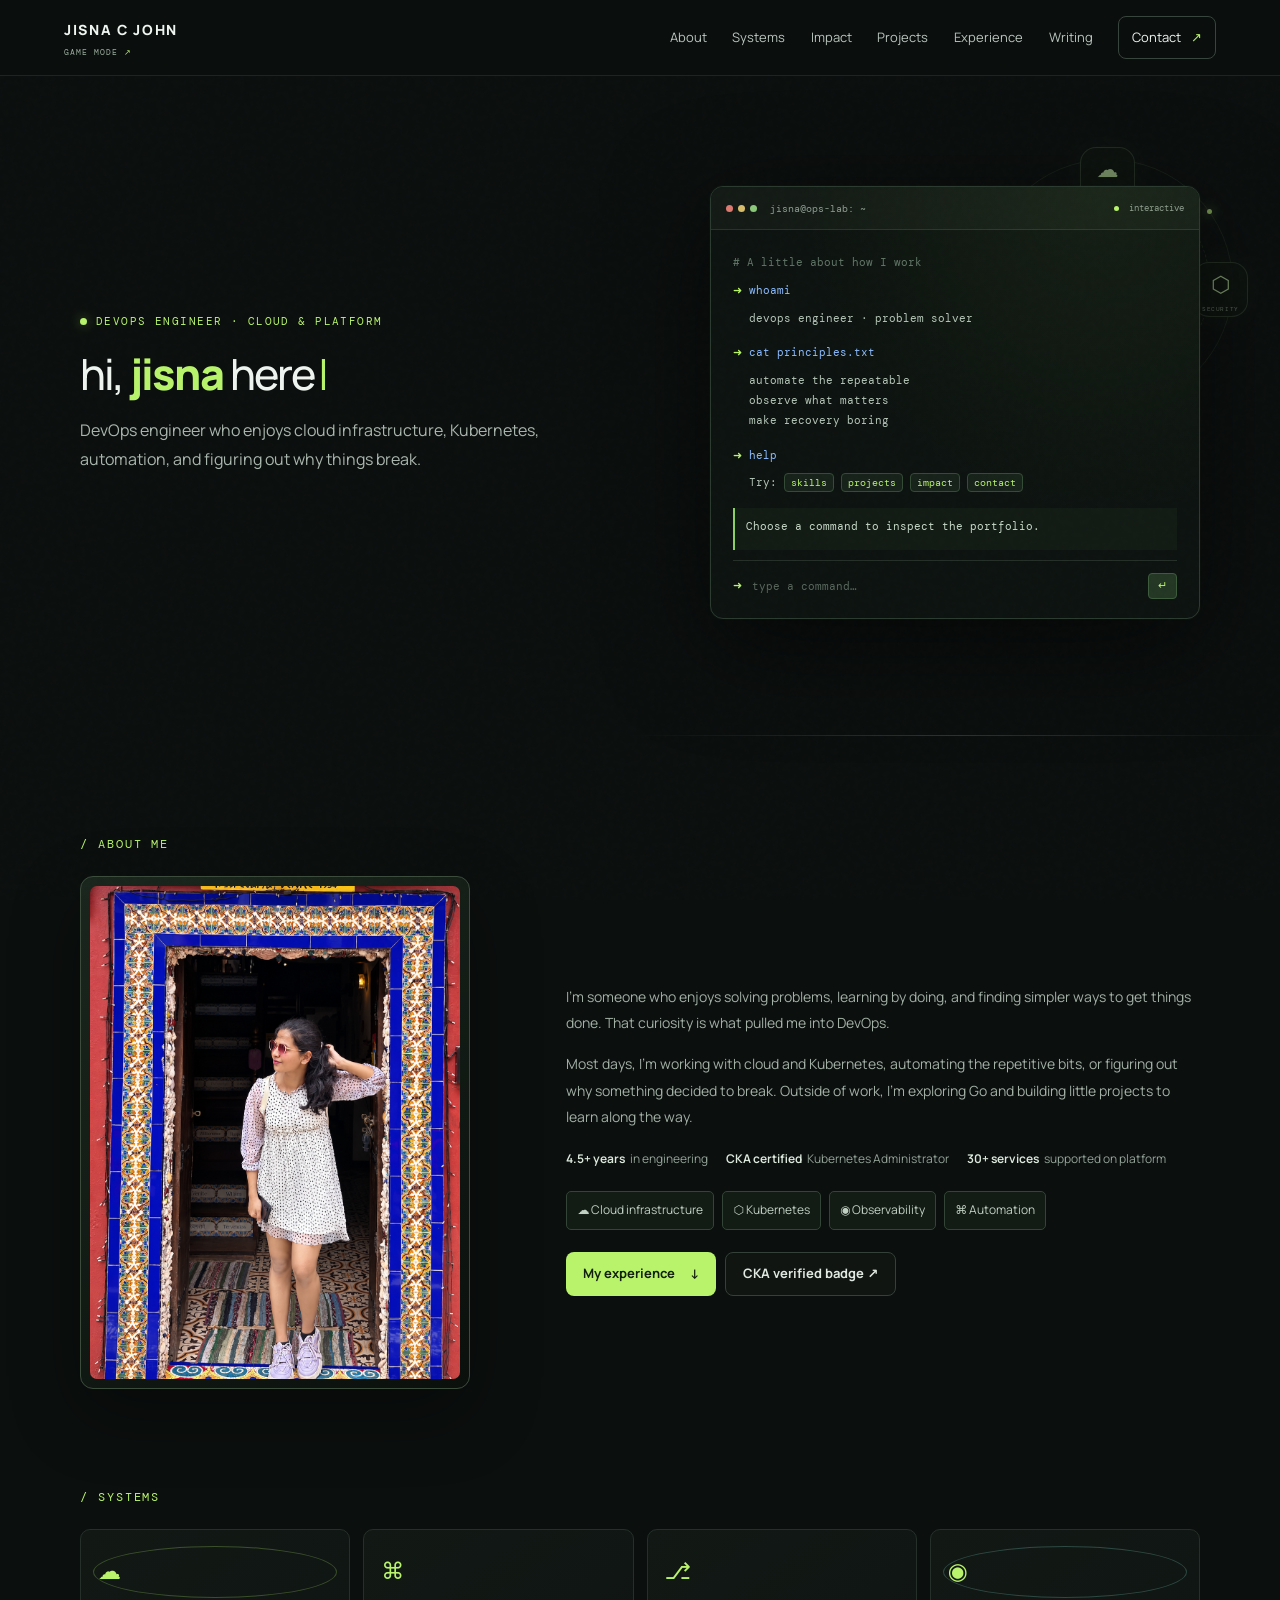
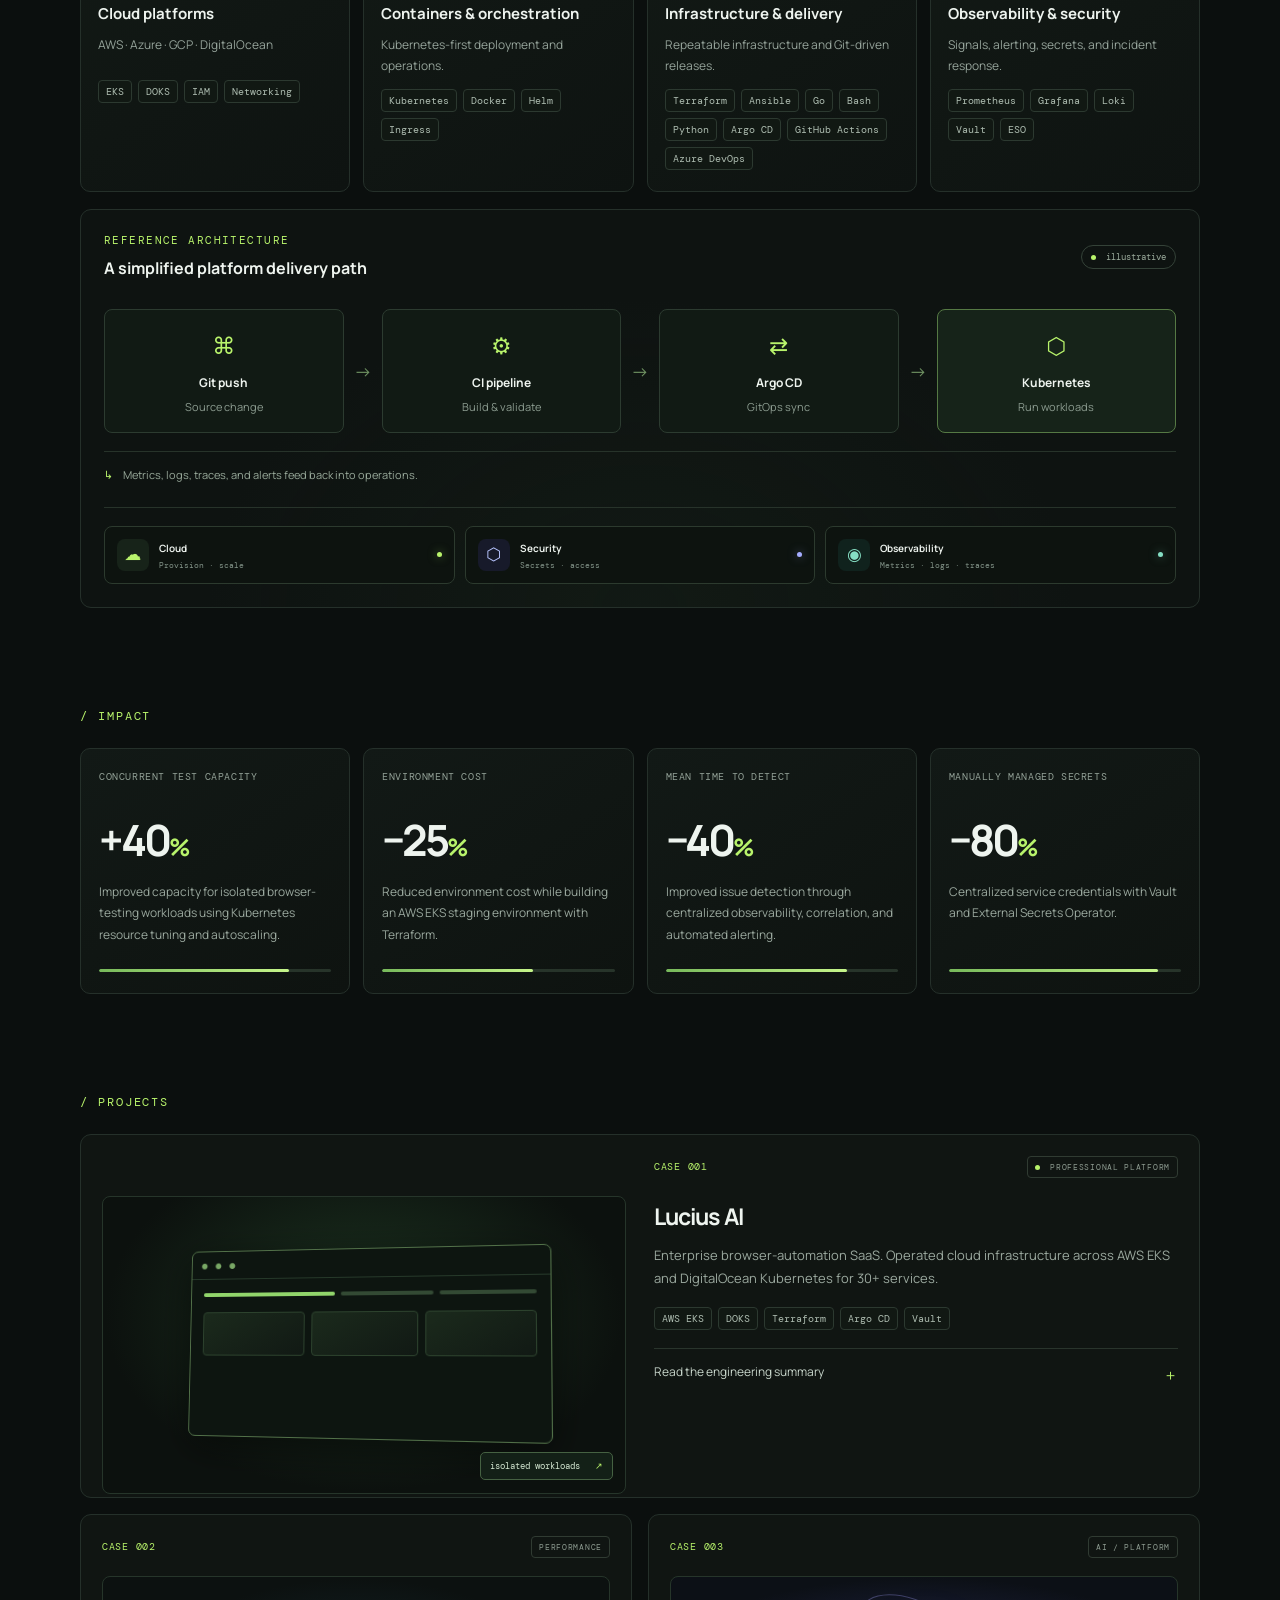
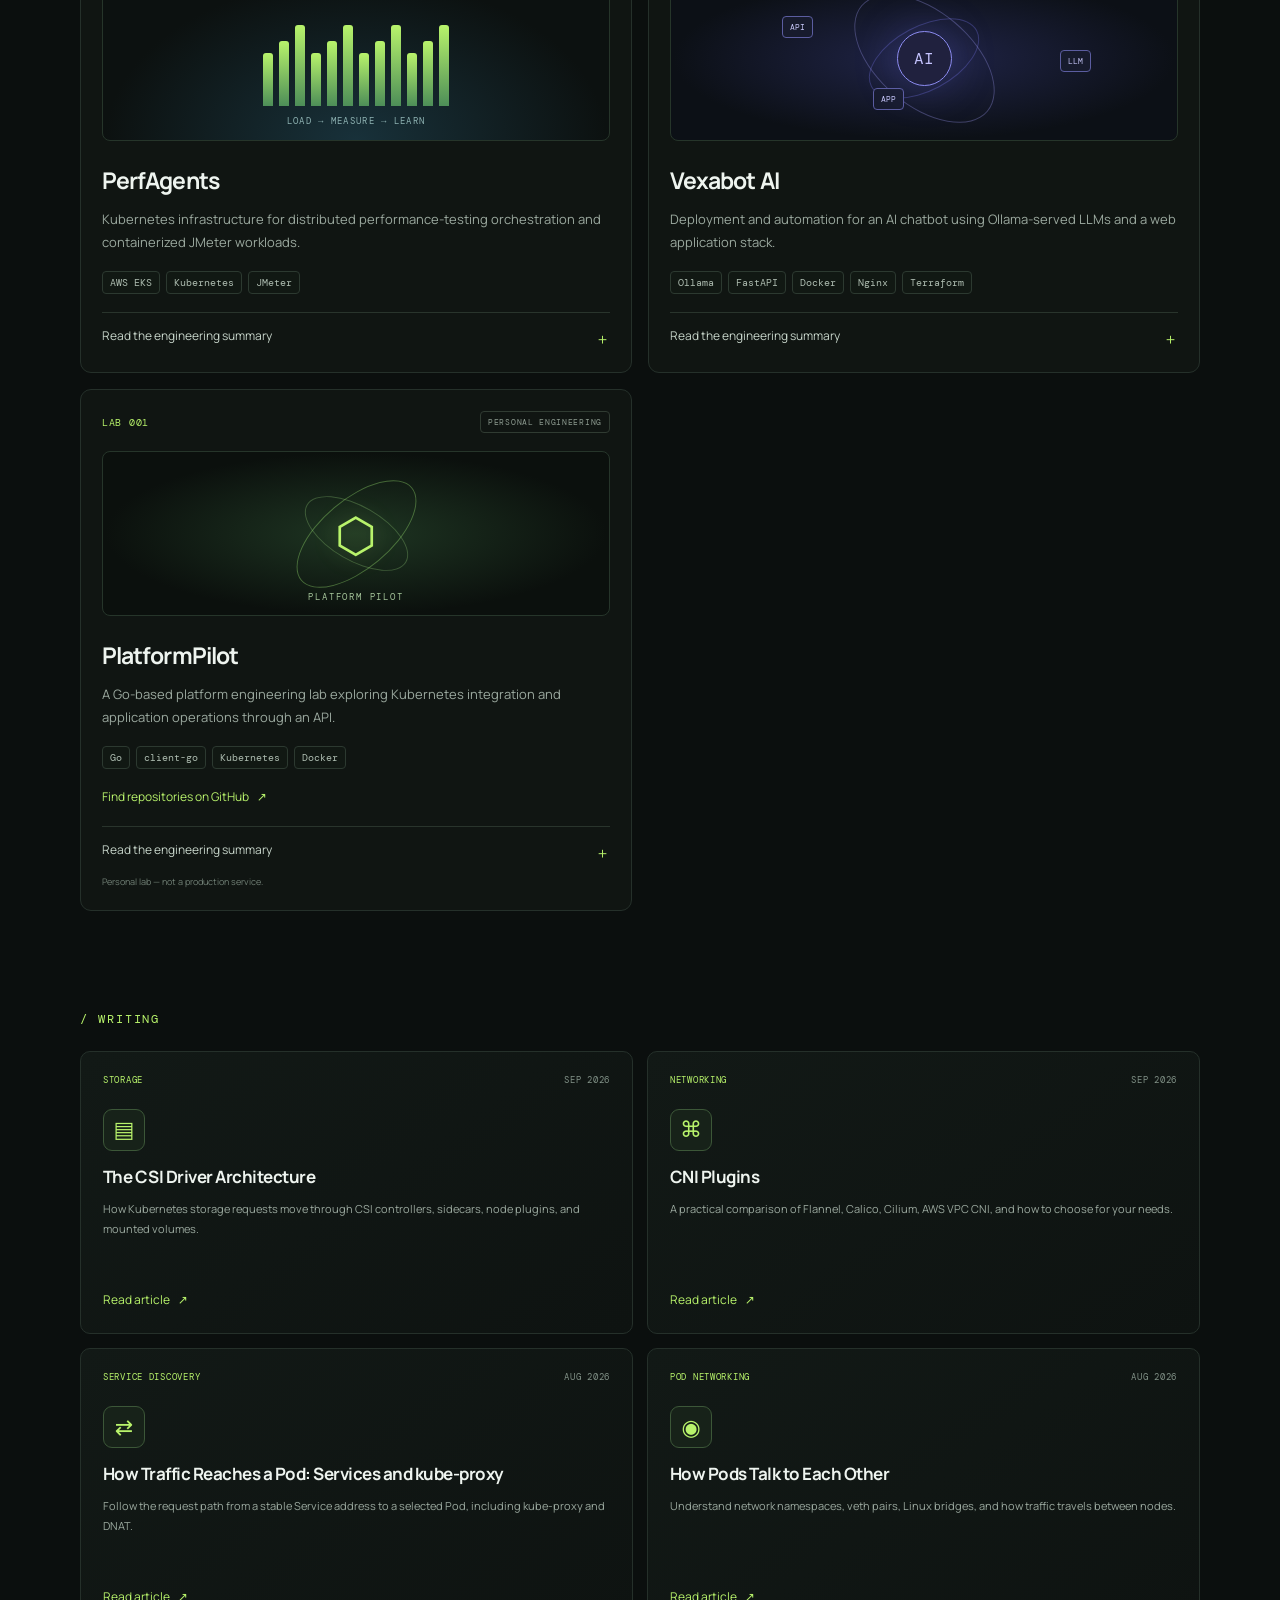
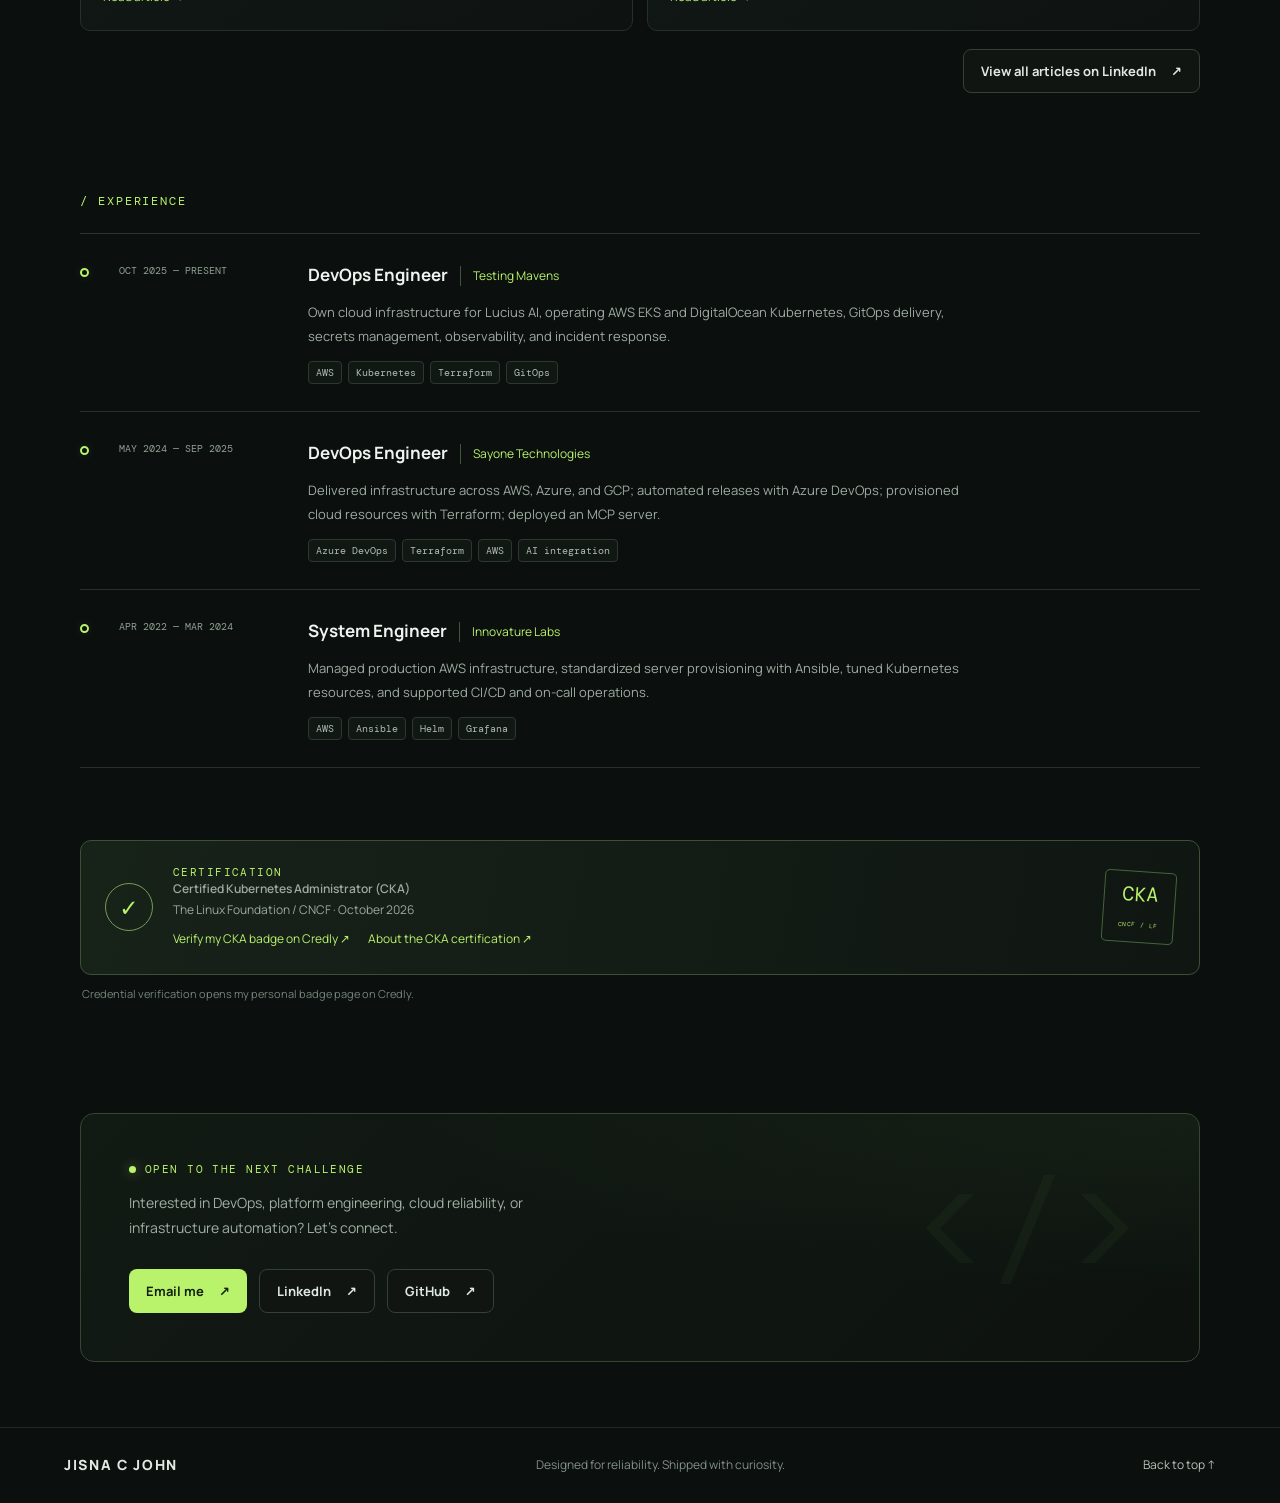
==== commit 102af439: "Update index.html" ====
--- a/index.html
+++ b/index.html
@@ -51,7 +51,7 @@
 <section class="section-wrap section-block about-section" id="about">
   <div class="section-heading"><div><div class="eyebrow">/ ABOUT ME</div></div></div>
   <div class="about-layout">
-    <div class="about-photo-wrap"><img class="about-photo" src="assets/jisna-profile.jpg" alt="Jisna C John standing in a doorway" loading="lazy"></div>
+    <div class="about-photo-wrap"><img class="about-photo" src="assets/jiss.png" alt="Jisna C John standing in a doorway" loading="lazy"></div>
     <div class="about-copy"><p>I’m someone who enjoys solving problems, learning by doing, and finding simpler ways to get things done. That curiosity is what pulled me into DevOps.</p><p>Most days, I’m working with cloud and Kubernetes, automating the repetitive bits, or figuring out why something decided to break. Outside of work, I’m exploring Go and building little projects to learn along the way.</p><div class="about-facts"><span><b>4.5+ years</b> in engineering</span><span><b>CKA certified</b> Kubernetes Administrator</span><span><b>30+ services</b> supported on platform</span></div><div class="about-pills"><span>☁ Cloud infrastructure</span><span>⬡ Kubernetes</span><span>◉ Observability</span><span>⌘ Automation</span></div><div class="about-actions"><a class="button button-primary" href="#journey">My experience <span>↓</span></a><a class="button button-quiet" href="https://www.credly.com/badges/b559d309-124e-484e-92fa-0e07e1bda2ac" target="_blank" rel="noreferrer">CKA verified badge ↗</a></div></div>
   </div>
 </section>
@@ -132,4 +132,4 @@
 <footer class="footer"><a class="brand" href="#home"><span>JISNA C JOHN</span></a><span>Designed for reliability. Shipped with curiosity.</span><a href="#home">Back to top ↑</a></footer>
 <script src="script.js"></script>
 </body>
-</html>+</html>
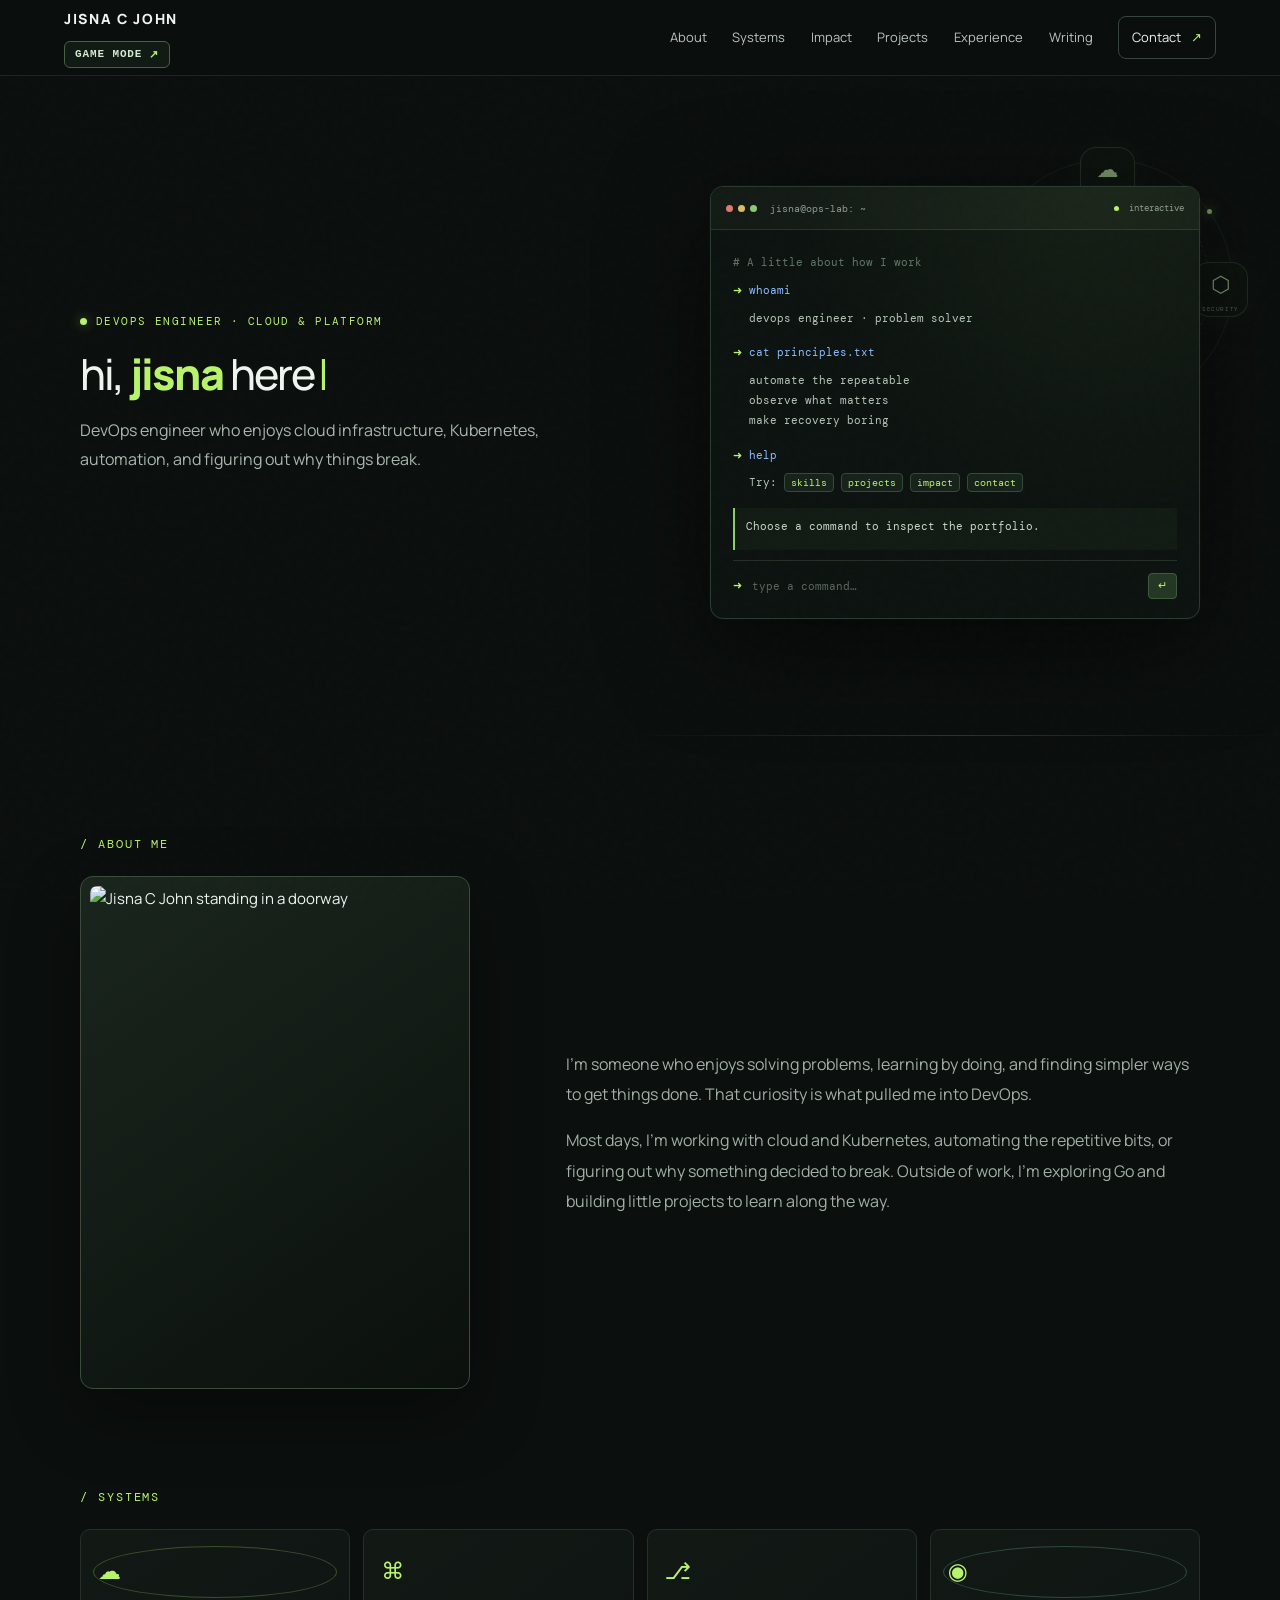
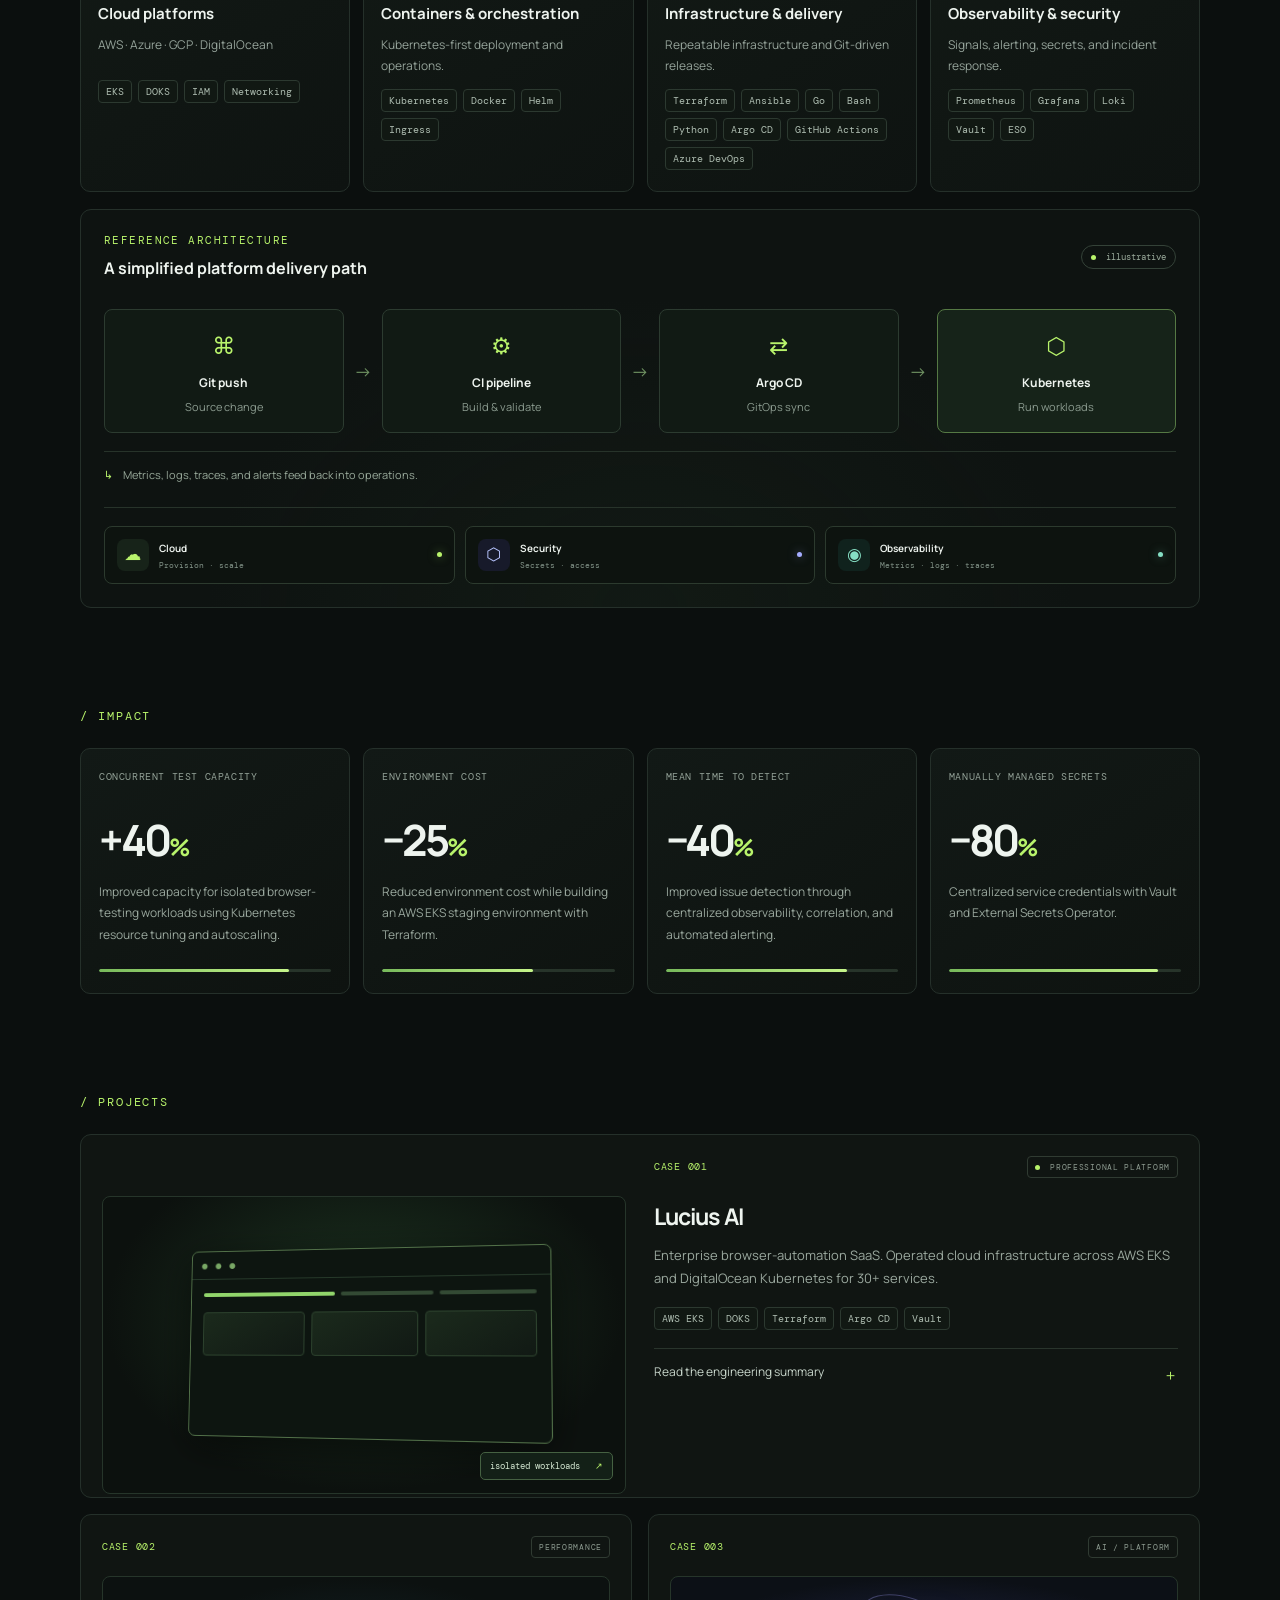
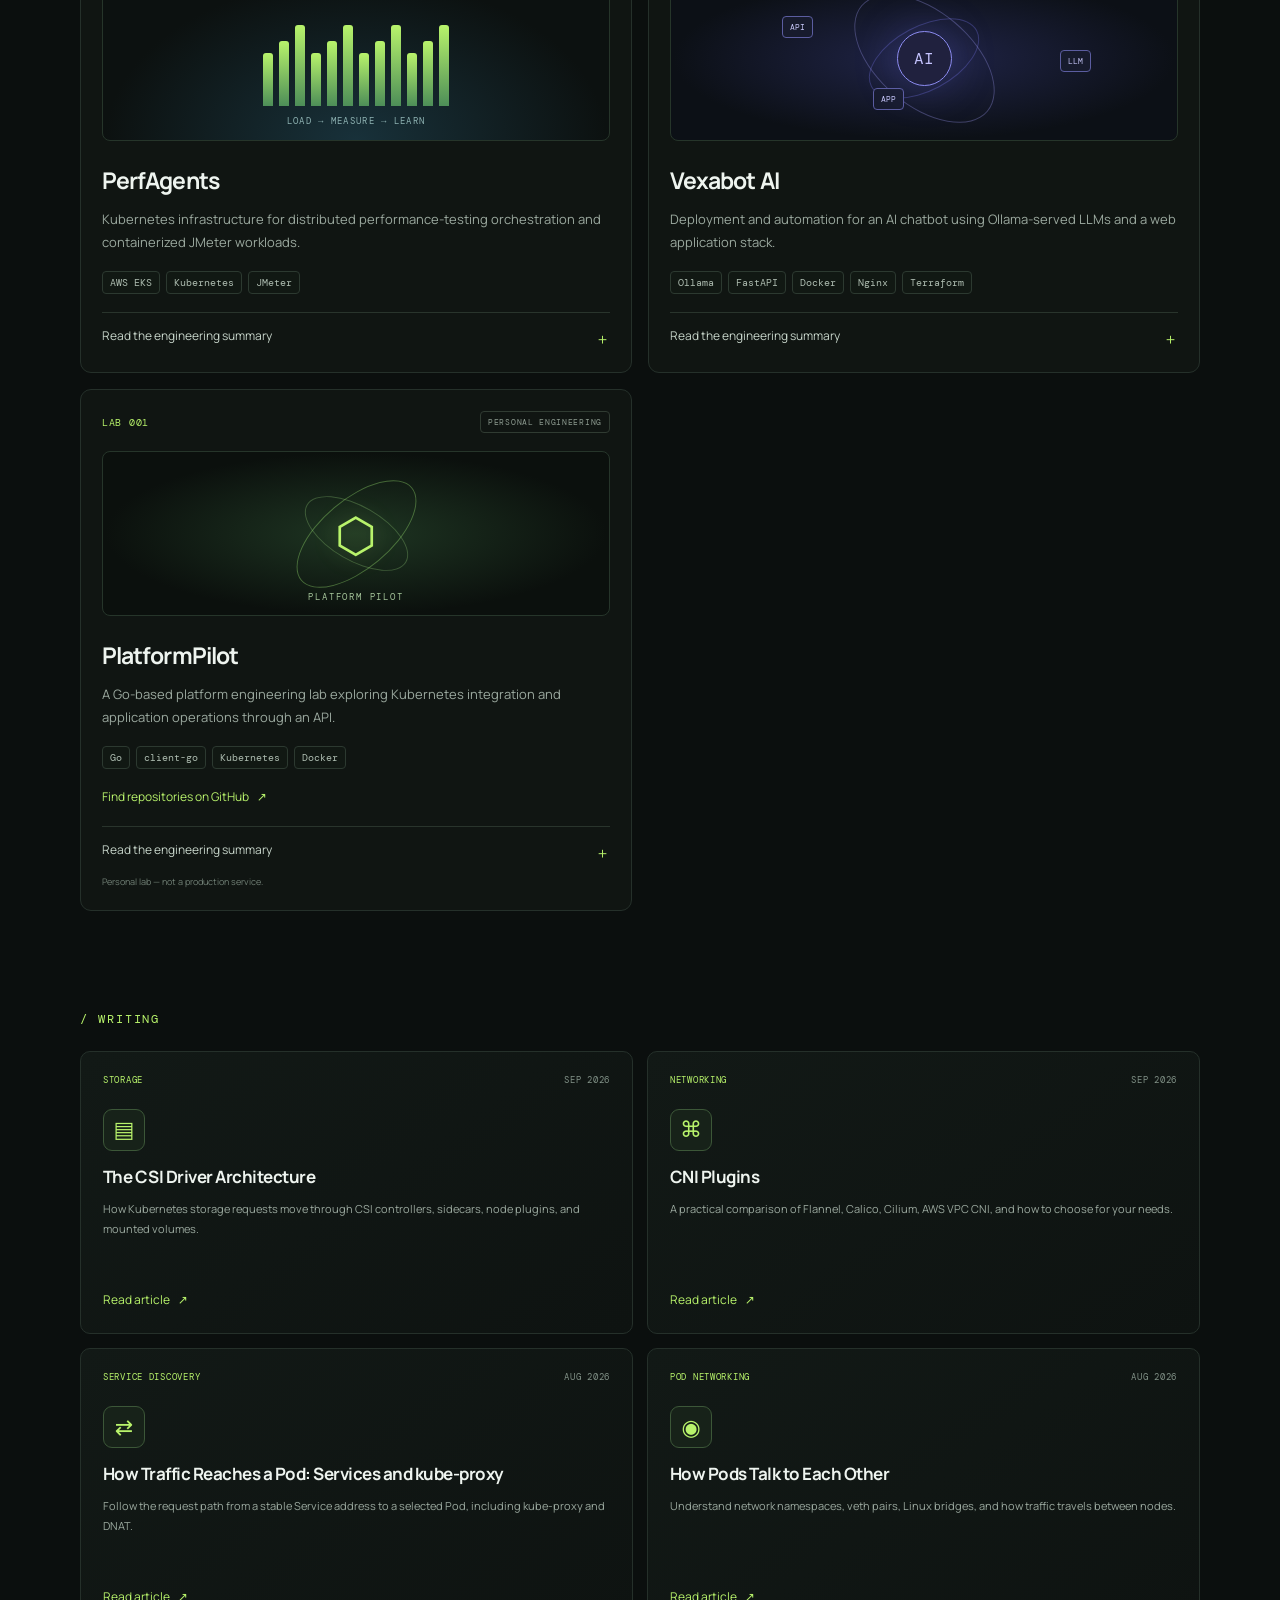
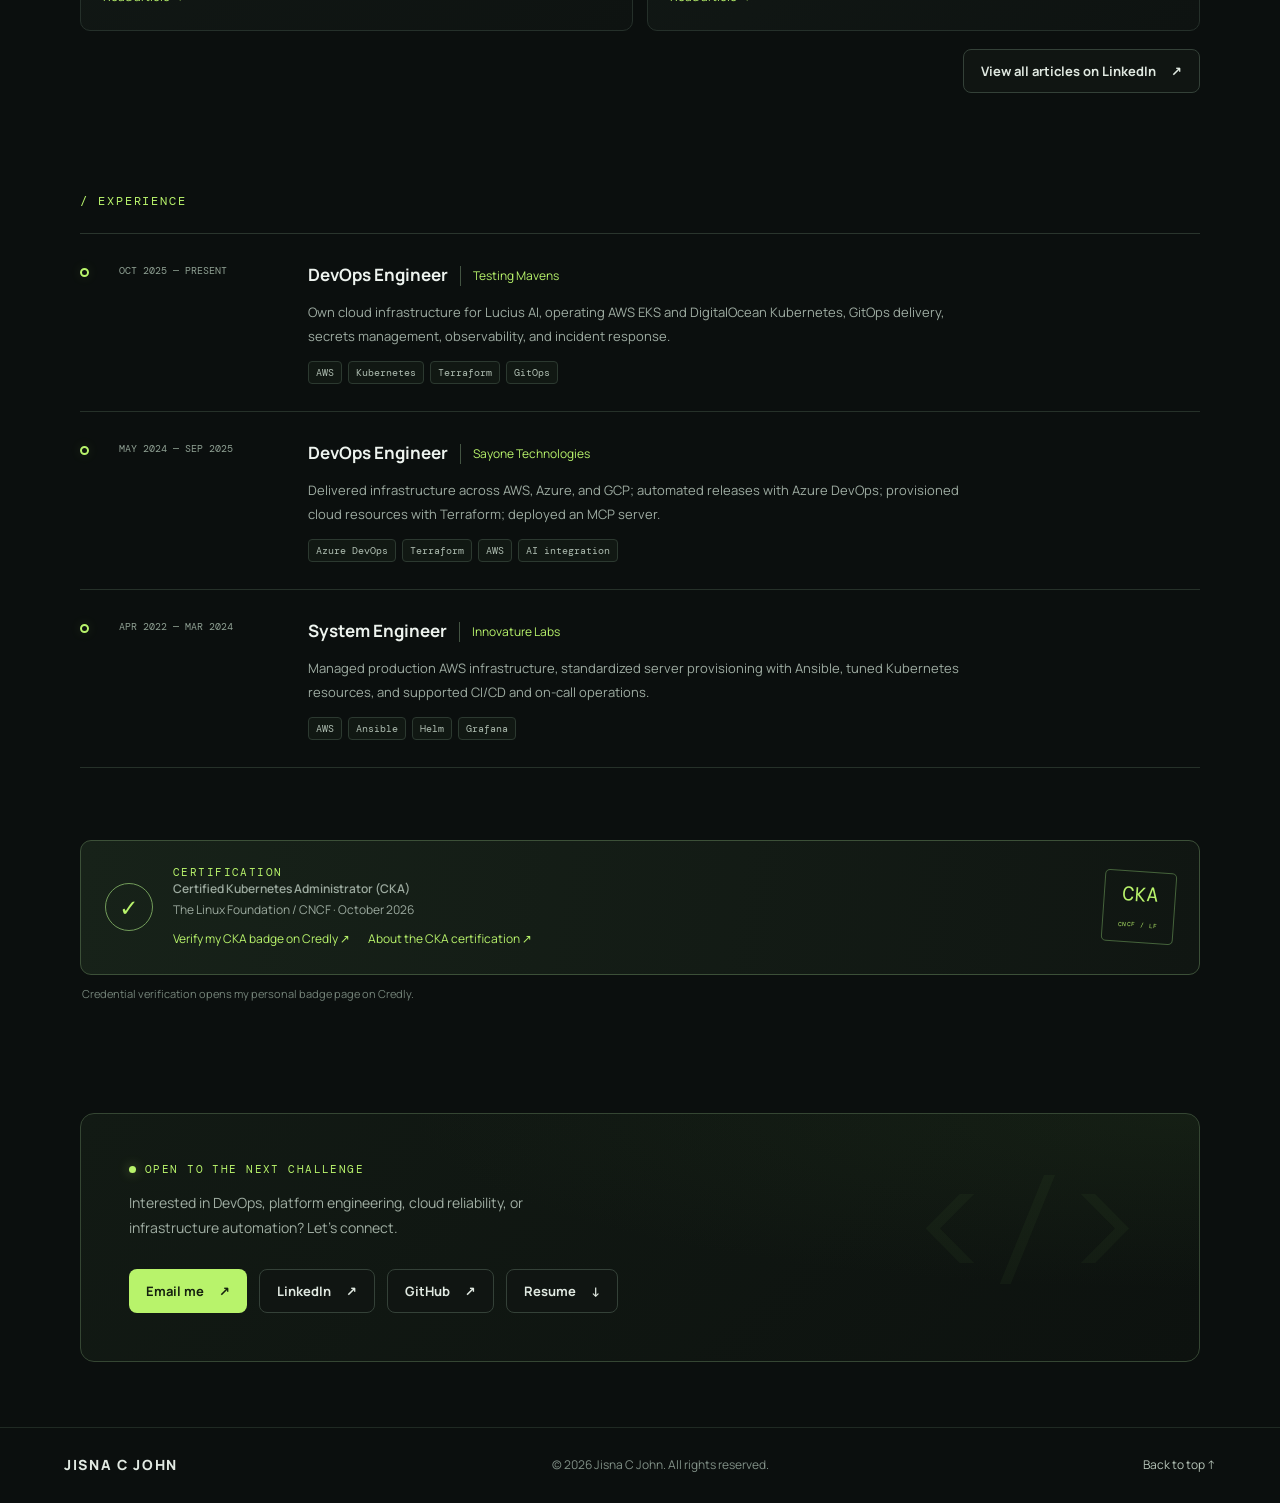
==== commit e805cc0b: "Add files via upload" ====
--- a/index.html
+++ b/index.html
@@ -51,8 +51,8 @@
 <section class="section-wrap section-block about-section" id="about">
   <div class="section-heading"><div><div class="eyebrow">/ ABOUT ME</div></div></div>
   <div class="about-layout">
-    <div class="about-photo-wrap"><img class="about-photo" src="assets/jiss.png" alt="Jisna C John standing in a doorway" loading="lazy"></div>
-    <div class="about-copy"><p>I’m someone who enjoys solving problems, learning by doing, and finding simpler ways to get things done. That curiosity is what pulled me into DevOps.</p><p>Most days, I’m working with cloud and Kubernetes, automating the repetitive bits, or figuring out why something decided to break. Outside of work, I’m exploring Go and building little projects to learn along the way.</p><div class="about-facts"><span><b>4.5+ years</b> in engineering</span><span><b>CKA certified</b> Kubernetes Administrator</span><span><b>30+ services</b> supported on platform</span></div><div class="about-pills"><span>☁ Cloud infrastructure</span><span>⬡ Kubernetes</span><span>◉ Observability</span><span>⌘ Automation</span></div><div class="about-actions"><a class="button button-primary" href="#journey">My experience <span>↓</span></a><a class="button button-quiet" href="https://www.credly.com/badges/b559d309-124e-484e-92fa-0e07e1bda2ac" target="_blank" rel="noreferrer">CKA verified badge ↗</a></div></div>
+    <div class="about-photo-wrap"><img class="about-photo" src="assets/jisna-profile.jpg" alt="Jisna C John standing in a doorway" loading="lazy"></div>
+    <div class="about-copy"><p>I’m someone who enjoys solving problems, learning by doing, and finding simpler ways to get things done. That curiosity is what pulled me into DevOps.</p><p>Most days, I’m working with cloud and Kubernetes, automating the repetitive bits, or figuring out why something decided to break. Outside of work, I’m exploring Go and building little projects to learn along the way.</p></div>
   </div>
 </section>
 
@@ -126,10 +126,10 @@
 
 
 <section class="section-wrap contact-section" id="contact">
-  <div class="contact-panel"><div class="eyebrow"><span class="pulse"></span> OPEN TO THE NEXT CHALLENGE</div><p>Interested in DevOps, platform engineering, cloud reliability, or infrastructure automation? Let’s connect.</p><div class="contact-actions"><a class="button button-primary" href="mailto:johnjisna66@gmail.com">Email me <span>↗</span></a><a class="button button-quiet" href="https://www.linkedin.com/in/johnjisna/" target="_blank" rel="noreferrer">LinkedIn <span>↗</span></a><a class="button button-quiet" href="https://github.com/johnjisna" target="_blank" rel="noreferrer">GitHub <span>↗</span></a></div></div>
+  <div class="contact-panel"><div class="eyebrow"><span class="pulse"></span> OPEN TO THE NEXT CHALLENGE</div><p>Interested in DevOps, platform engineering, cloud reliability, or infrastructure automation? Let’s connect.</p><div class="contact-actions"><a class="button button-primary" href="mailto:johnjisna66@gmail.com">Email me <span>↗</span></a><a class="button button-quiet" href="https://www.linkedin.com/in/johnjisna/" target="_blank" rel="noreferrer">LinkedIn <span>↗</span></a><a class="button button-quiet" href="https://github.com/johnjisna" target="_blank" rel="noreferrer">GitHub <span>↗</span></a><a class="button button-quiet" href="resume.pdf" target="_blank" rel="noreferrer">Resume <span>↓</span></a></div></div>
 </section>
 </main>
-<footer class="footer"><a class="brand" href="#home"><span>JISNA C JOHN</span></a><span>Designed for reliability. Shipped with curiosity.</span><a href="#home">Back to top ↑</a></footer>
+<footer class="footer"><a class="brand" href="#home"><span>JISNA C JOHN</span></a><span>© 2026 Jisna C John. All rights reserved.</span><a href="#home">Back to top ↑</a></footer>
 <script src="script.js"></script>
 </body>
-</html>
+</html>
--- a/styles.css
+++ b/styles.css
@@ -71,12 +71,12 @@
 .hero .hero-facts{margin-top:30px}
 
 /* Personal brand and simplified section rhythm */
-.brand-stack{display:flex;flex-direction:column;align-items:flex-start;gap:5px}.brand-stack .brand{gap:10px}.brand-game-link{font:8px var(--mono);letter-spacing:.13em;color:#9caf9f;margin-left:41px;transition:color .2s}.brand-game-link:hover{color:var(--green)}.brand-game-link span{color:var(--green)}
+.brand-stack{display:flex;flex-direction:column;align-items:flex-start;gap:5px}.brand-stack .brand{gap:10px}.brand-game-link{display:inline-flex;align-items:center;gap:10px;margin-top:5px;padding:9px 13px;border:1px solid #496044;border-radius:7px;background:linear-gradient(135deg,#16251a,#0e1510);box-shadow:inset 0 0 18px #b8f36b08,0 4px 16px #0003;font:700 14px var(--mono);letter-spacing:.12em;color:#d5e8d1;transition:color .2s,border-color .2s,background .2s,transform .2s}.brand-game-link:hover{color:var(--green);border-color:var(--green);background:#18271b;transform:translateY(-1px)}.brand-game-link span{color:var(--green);font-size:14px}
 .typing-intro{font:500 clamp(28px,3.5vw,43px)/1.2 var(--sans)!important;letter-spacing:-.045em!important;text-transform:lowercase}.typing-intro strong{font-weight:800;color:var(--green)}.typing-cursor{display:inline-block;color:var(--green);font-weight:400;margin-left:4px;animation:cursor-blink 1s steps(2,start) infinite}@keyframes cursor-blink{to{visibility:hidden}}
 .about-facts{display:flex;flex-wrap:wrap;gap:8px 18px;margin:18px 0 8px;color:#93a397;font-size:10px}.about-facts span{display:flex;gap:5px;align-items:baseline}.about-facts b{color:#dce9dc;font-weight:650}
 .section-heading .eyebrow{letter-spacing:.12em}.section-heading>p{display:none!important}
 .game-invite{white-space:nowrap}
-@media(max-width:680px){.brand-stack{gap:4px}.brand-game-link{margin-left:40px}.about-facts{flex-direction:column;gap:7px}.typing-intro{font-size:32px!important}}
+@media(max-width:680px){.brand-stack{gap:4px}.brand-game-link{margin-left:0!important;font-size:10px;padding:8px 10px}.about-facts{flex-direction:column;gap:7px}.typing-intro{font-size:32px!important}}
 
 /* Separate Pod Rescue arcade page */
 .game-page{min-height:100vh}.game-page-main{width:min(1080px,90vw);margin:0 auto;padding:70px 0 90px}.game-page-heading{display:flex;align-items:flex-end;justify-content:space-between;gap:20px;margin-bottom:28px}.game-page-heading h1{font-size:clamp(32px,5vw,56px);letter-spacing:-.055em;margin:12px 0 0}.game-page-heading p{color:#9ca99f;font-size:12px;max-width:370px;line-height:1.8}.game-back{font-size:11px;color:#b9c5bd}.game-back:hover{color:var(--green)}.arcade-panel{border:1px solid #334534;border-radius:14px;padding:clamp(16px,3vw,28px);background:radial-gradient(ellipse at 100% 0%,#233e2833,transparent 45%),linear-gradient(140deg,#121a14,#0b100d)}.arcade-top{display:flex;justify-content:space-between;gap:14px;align-items:center;margin-bottom:16px}.arcade-status{font:9px var(--mono);letter-spacing:.12em;color:#9caf9f}.arcade-instructions{font-size:12px;line-height:1.8;color:#a2b0a5;max-width:700px}.arcade-instructions strong{color:#ff8888}.arcade-stats{display:flex;gap:24px;margin:20px 0}.arcade-stats div{display:flex;flex-direction:column;gap:4px}.arcade-stats span{font:8px var(--mono);letter-spacing:.1em;color:#819187}.arcade-stats strong{font:22px var(--mono);color:#e2ece2}.shooting-range{position:relative;min-height:420px;overflow:hidden;border:1px solid #304032;border-radius:10px;background-color:#080d0a;background-image:linear-gradient(#27392b44 1px,transparent 1px),linear-gradient(90deg,#27392b44 1px,transparent 1px);background-size:28px 28px;cursor:crosshair;touch-action:manipulation}.shooting-range:before{content:"CLUSTER DEFENSE // LIVE SIMULATION";position:absolute;top:15px;left:16px;font:8px var(--mono);letter-spacing:.12em;color:#607363;pointer-events:none}.range-hud{position:absolute;right:15px;top:14px;font:9px var(--mono);color:#7d9281;pointer-events:none}.failed-target{position:absolute;width:58px;height:58px;border:1px solid #a44d52;border-radius:14px;background:linear-gradient(145deg,#3a1a1d,#1c1012);color:#ff777e;display:flex;align-items:center;justify-content:center;flex-direction:column;gap:2px;box-shadow:0 0 22px #ff41411c;cursor:crosshair;animation:target-appear .2s ease-out}.failed-target span{font-size:24px;line-height:1}.failed-target small{font:7px var(--mono);letter-spacing:.07em}.failed-target:hover{border-color:#ff8888;box-shadow:0 0 25px #ff414144}.failed-target.hit{animation:target-hit .22s forwards;pointer-events:none}.shot-flash{position:absolute;width:26px;height:26px;border:2px solid #b8f36b;border-radius:50%;transform:translate(-50%,-50%);pointer-events:none;animation:shot-ring .35s ease-out forwards}.arcade-footer{display:flex;justify-content:space-between;gap:12px;align-items:center;flex-wrap:wrap;margin-top:16px}.arcade-hint{font-size:10px;color:#87968b;line-height:1.7}.arcade-end{position:absolute;inset:0;display:flex;align-items:center;justify-content:center;flex-direction:column;gap:12px;text-align:center;background:#080d0ae8;backdrop-filter:blur(4px);z-index:3}.arcade-end[hidden]{display:none}.arcade-end strong{font-size:26px}.arcade-end p{font-size:12px;color:#9ca99f}.arcade-end .button{margin-top:4px}@keyframes target-appear{from{opacity:0;scale:.65}to{opacity:1;scale:1}}@keyframes target-hit{to{opacity:0;scale:1.5;rotate:20deg}}@keyframes shot-ring{from{opacity:1;scale:.4}to{opacity:0;scale:2.5}}
@@ -154,3 +154,25 @@
   .about-copy p, .timeline-content>p, .project-summary, .metric-card p { font-size: 13px; }
   .topbar nav { font-size: 14px; }
 }
+
+/* Final About readability pass */
+.about-copy p { font-size: clamp(16px, 1.2vw, 18px); line-height: 1.9; max-width: 720px; }
+@media (max-width: 680px) { .about-copy p { font-size: 15px; line-height: 1.85; } }
+
+/* Prominent boxed GAME MODE link */
+.brand-stack .brand-game-link{display:inline-flex!important;align-items:center;gap:10px;margin:5px 0 0!important;padding:12px 16px!important;border:1px solid #496044!important;border-radius:7px!important;background:linear-gradient(135deg,#16251a,#0e1510)!important;box-shadow:inset 0 0 18px #b8f36b08,0 4px 16px #0003;font:700 14px var(--mono)!important;letter-spacing:.12em;color:#d5e8d1!important;text-decoration:none;transition:color .2s,border-color .2s,background .2s,transform .2s}
+.brand-stack .brand-game-link:hover{color:var(--green)!important;border-color:var(--green)!important;background:#18271b!important;transform:translateY(-1px)}
+.brand-stack .brand-game-link span{color:var(--green);font-size:14px}
+@media(max-width:680px){.brand-stack .brand-game-link{font-size:12px!important;padding:10px 12px!important}}
+
+
+/* Final polish: make GAME MODE easy to spot and keep terminal output on separate lines. */
+.brand-stack .brand-game-link{font-size:16px!important;padding:14px 18px!important;min-height:44px;letter-spacing:.1em;border-radius:9px!important;border-color:#5c7d4c!important;box-shadow:inset 0 0 22px #b8f36b0d,0 5px 20px #0004!important}
+.brand-stack .brand-game-link span{font-size:16px!important}
+@media(max-width:680px){.brand-stack .brand-game-link{font-size:13px!important;padding:11px 13px!important}}
+
+
+/* GAME MODE: compact boxed label, one step smaller than the site name */
+.brand-stack .brand-game-link{font:600 11px var(--mono)!important;letter-spacing:.08em!important;padding:6px 10px!important;min-height:0!important;gap:7px!important;border-radius:6px!important;border:1px solid #496044!important;background:#111a14!important;box-shadow:none!important;margin-top:5px!important}
+.brand-stack .brand-game-link span{font-size:11px!important}
+@media(max-width:680px){.brand-stack .brand-game-link{font-size:10px!important;padding:5px 8px!important}.brand-stack .brand-game-link span{font-size:10px!important}}
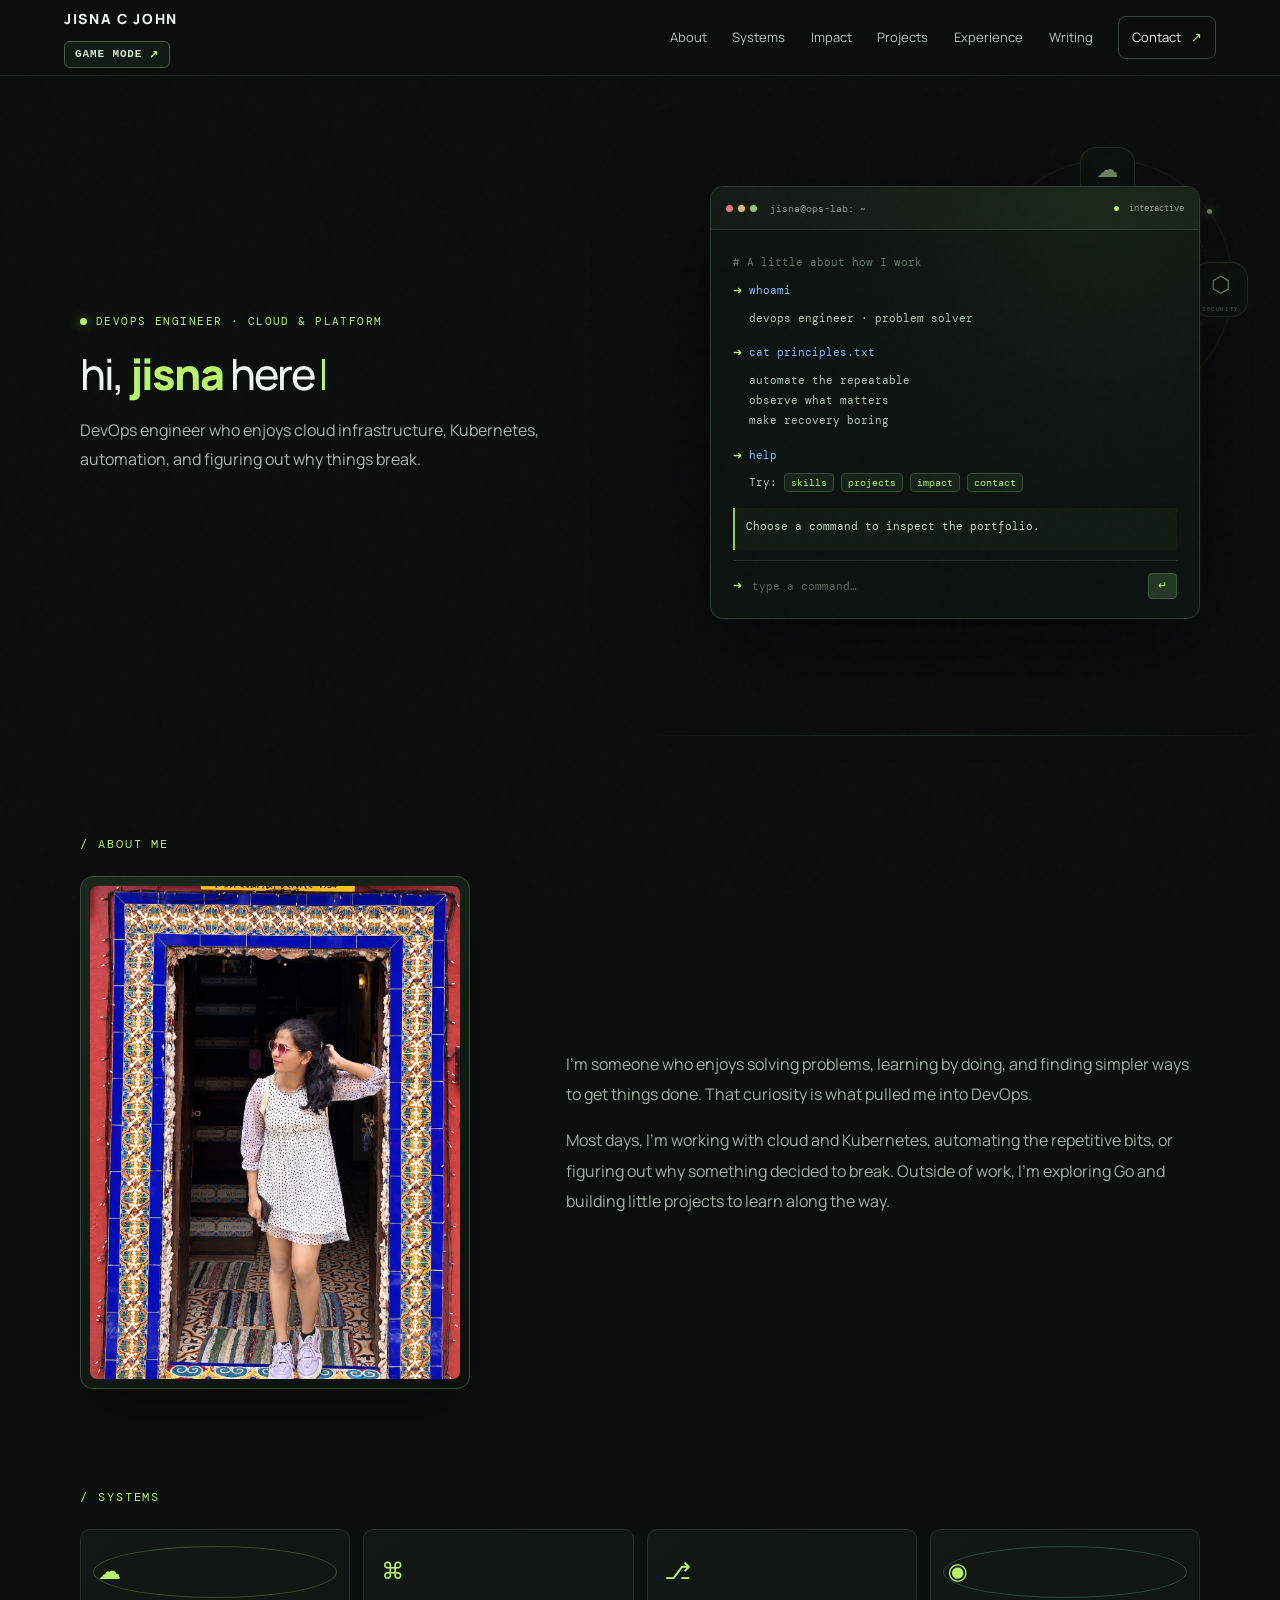
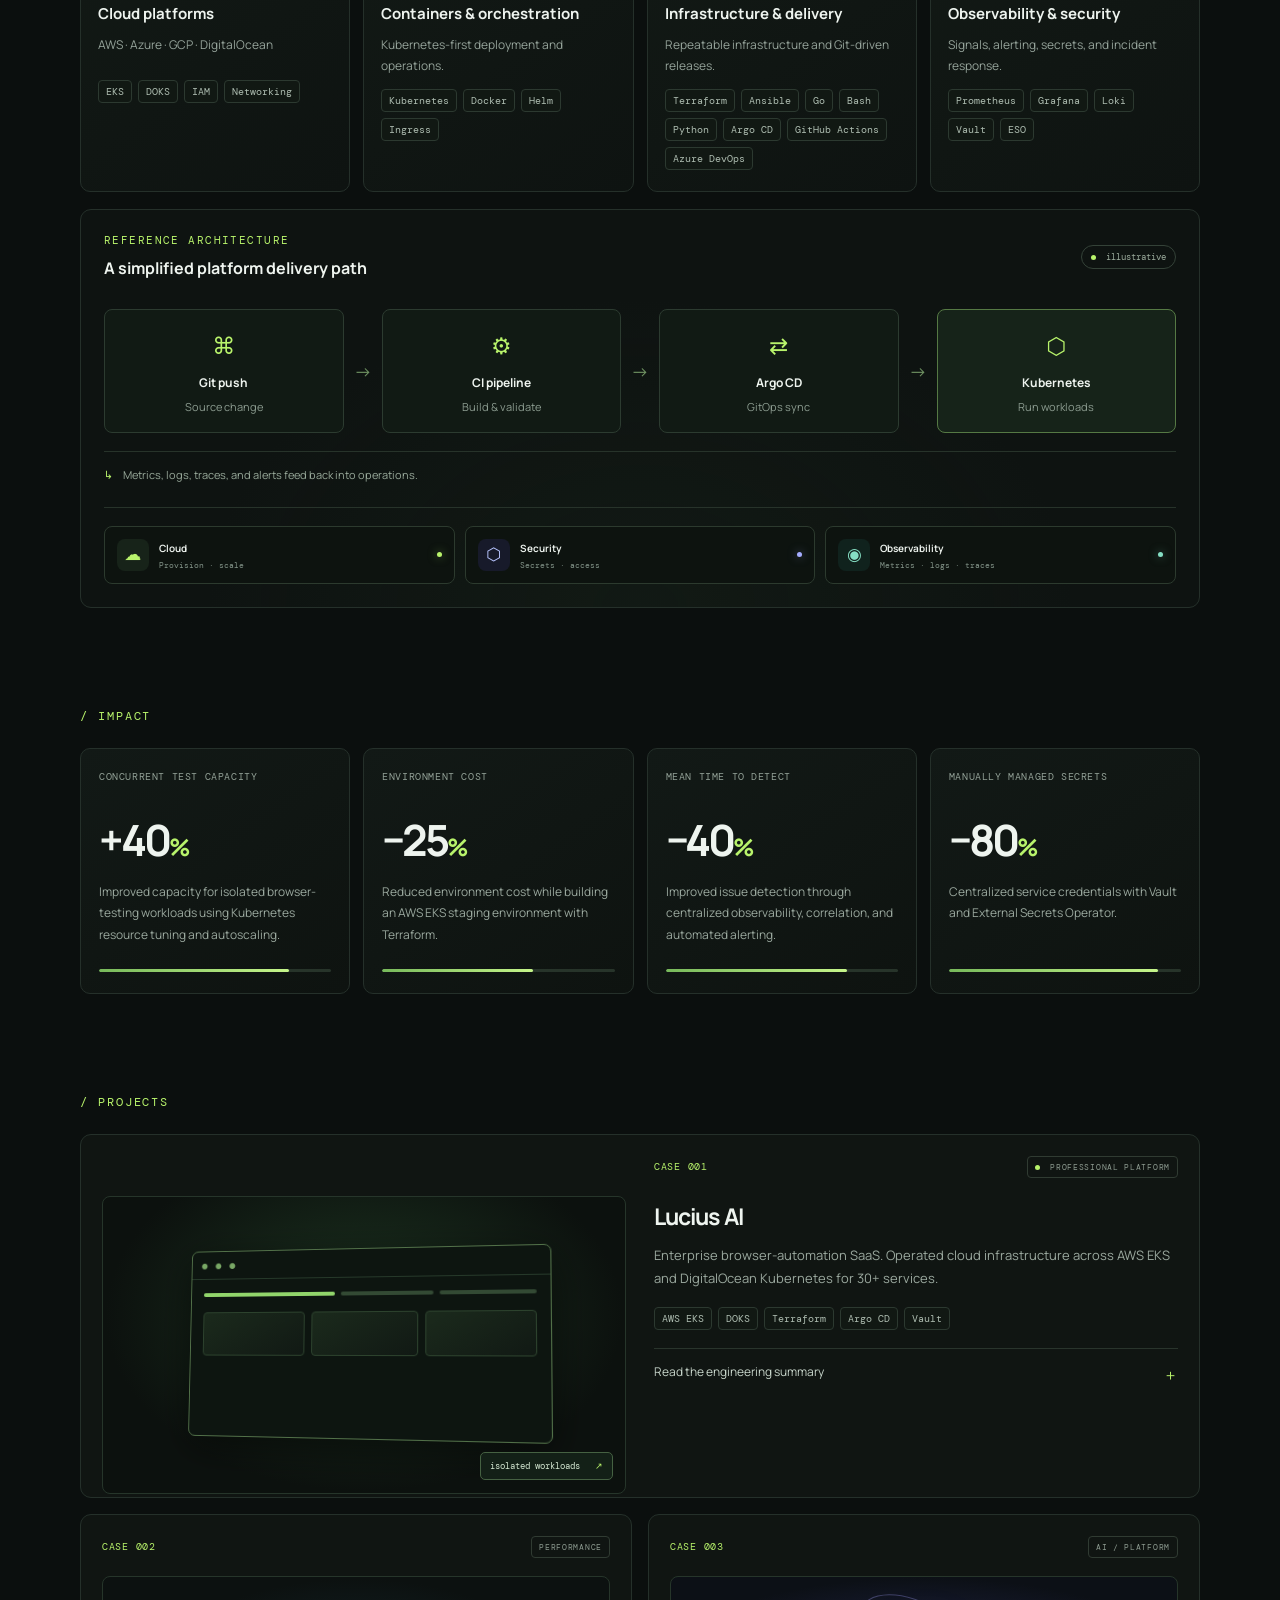
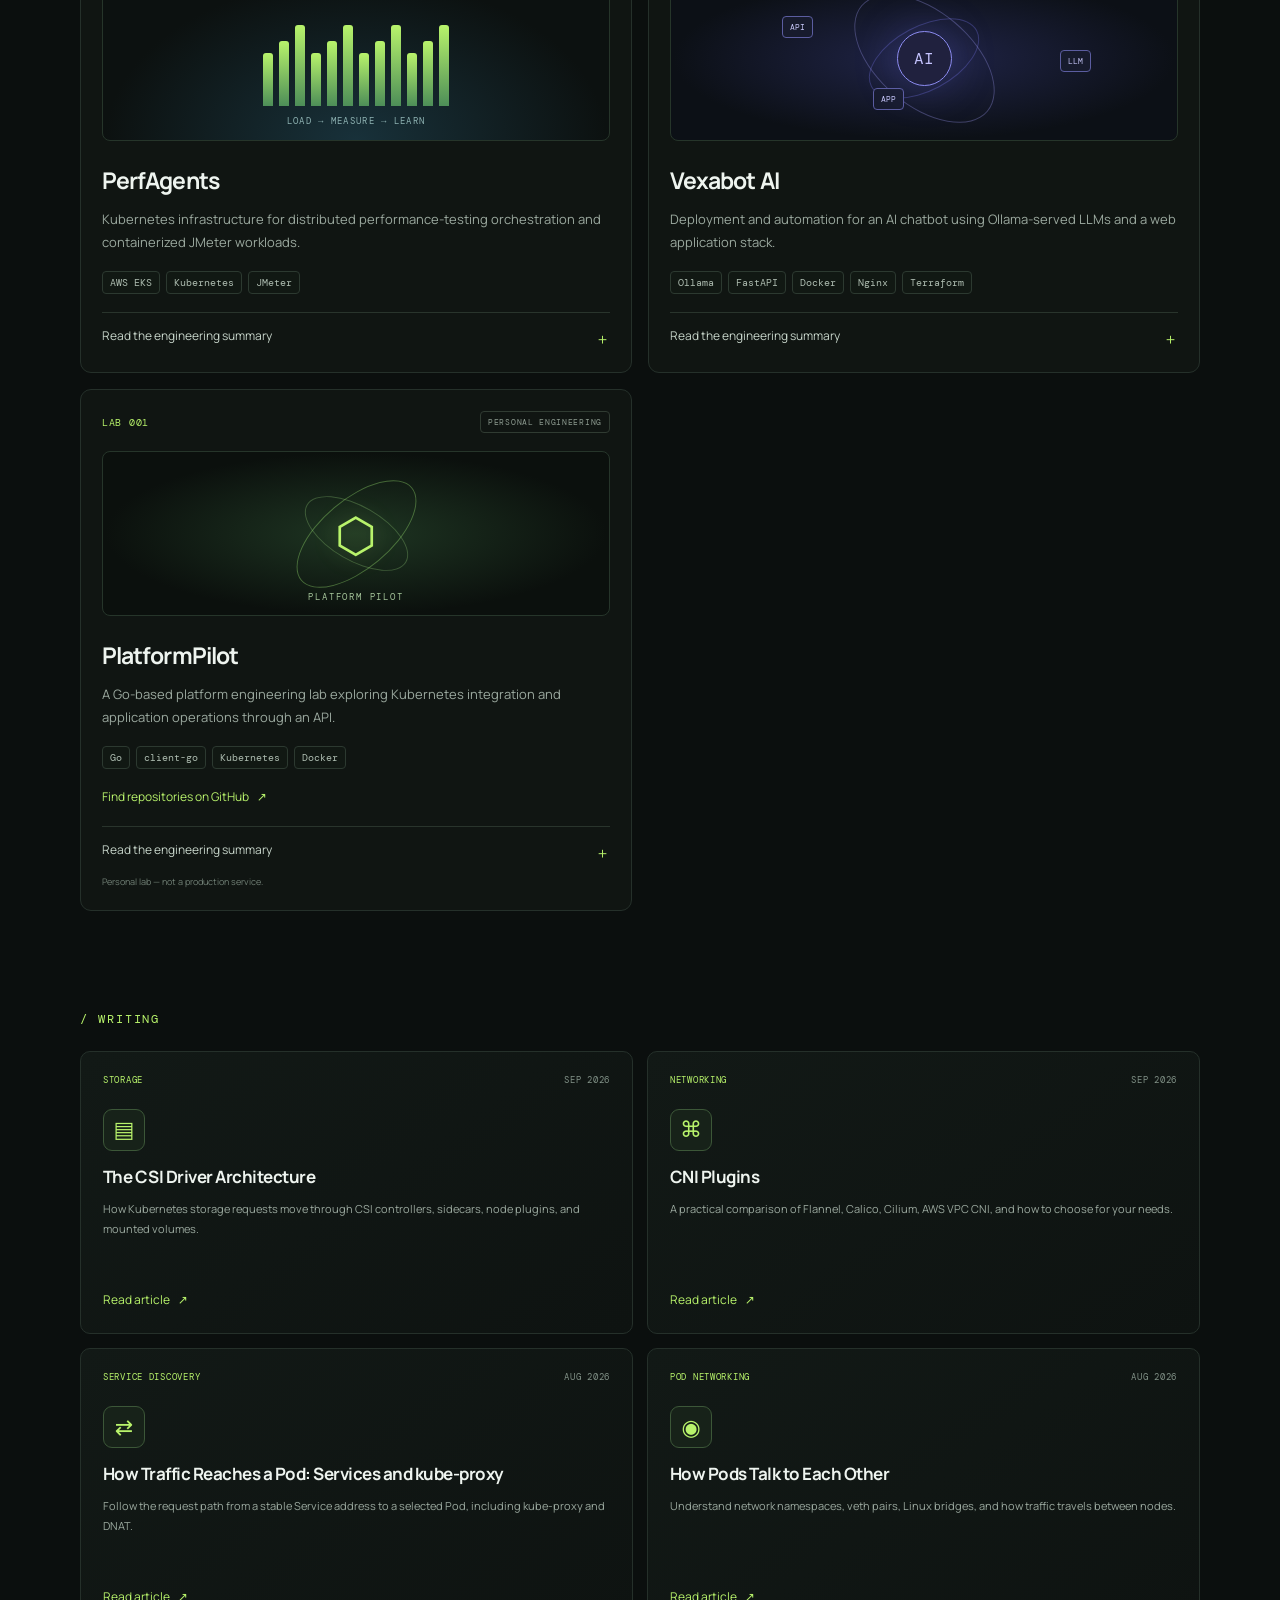
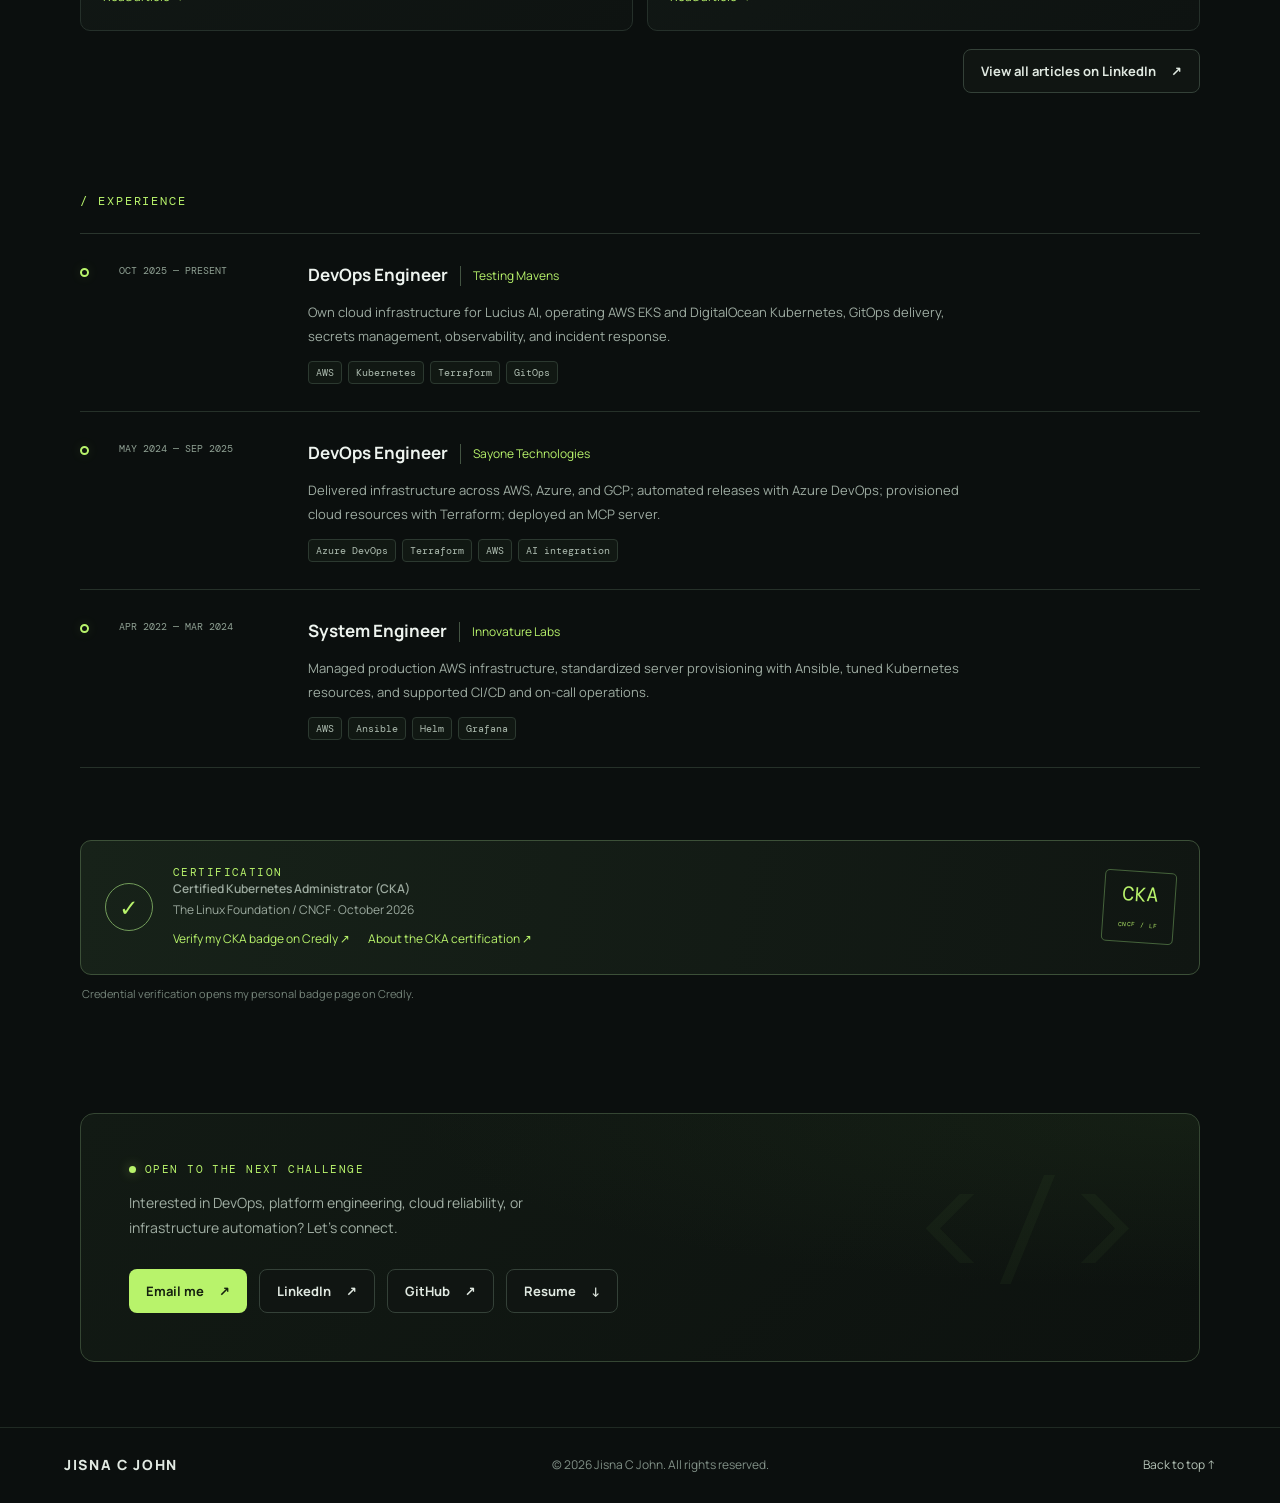
==== commit e5ef9d53: "Update profile image in about section" ====
--- a/index.html
+++ b/index.html
@@ -51,7 +51,7 @@
 <section class="section-wrap section-block about-section" id="about">
   <div class="section-heading"><div><div class="eyebrow">/ ABOUT ME</div></div></div>
   <div class="about-layout">
-    <div class="about-photo-wrap"><img class="about-photo" src="assets/jisna-profile.jpg" alt="Jisna C John standing in a doorway" loading="lazy"></div>
+    <div class="about-photo-wrap"><img class="about-photo" src="assets/jiss.png" alt="Jisna C John standing in a doorway" loading="lazy"></div>
     <div class="about-copy"><p>I’m someone who enjoys solving problems, learning by doing, and finding simpler ways to get things done. That curiosity is what pulled me into DevOps.</p><p>Most days, I’m working with cloud and Kubernetes, automating the repetitive bits, or figuring out why something decided to break. Outside of work, I’m exploring Go and building little projects to learn along the way.</p></div>
   </div>
 </section>
@@ -132,4 +132,4 @@
 <footer class="footer"><a class="brand" href="#home"><span>JISNA C JOHN</span></a><span>© 2026 Jisna C John. All rights reserved.</span><a href="#home">Back to top ↑</a></footer>
 <script src="script.js"></script>
 </body>
-</html>+</html>
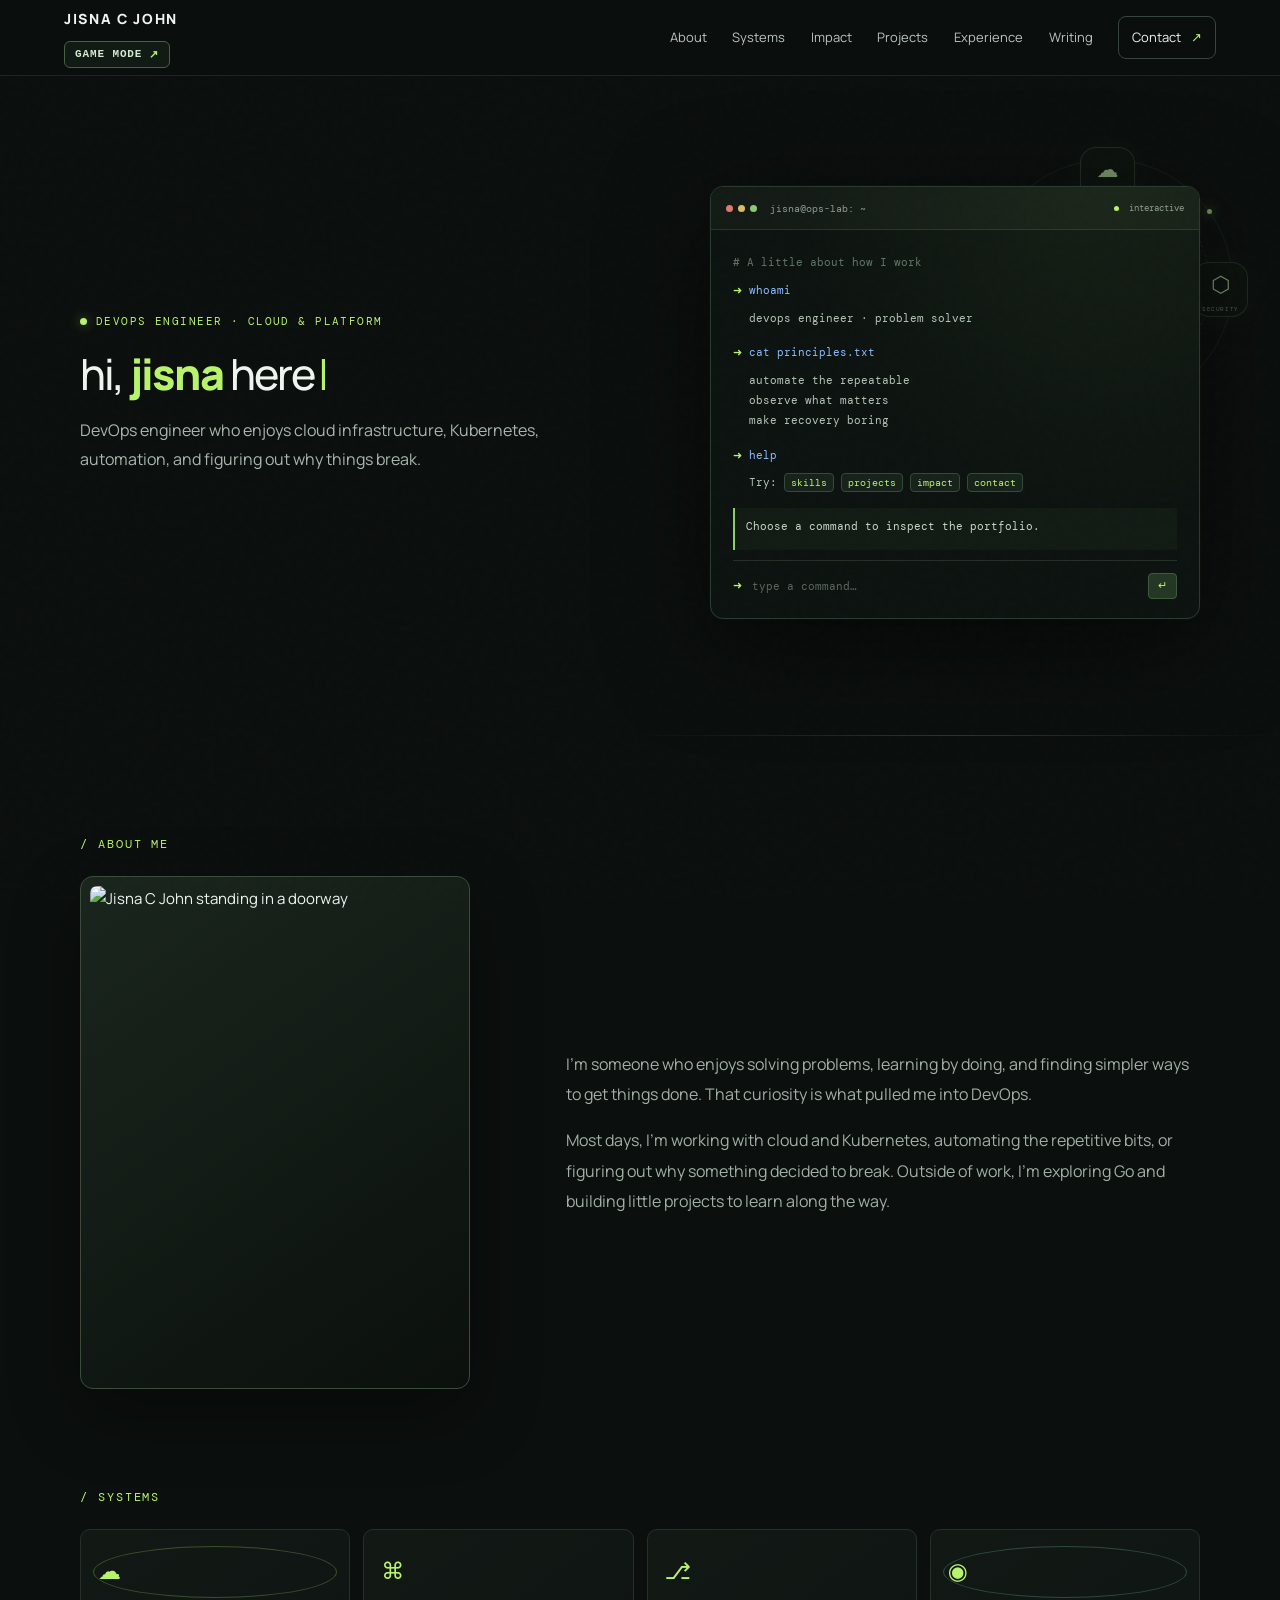
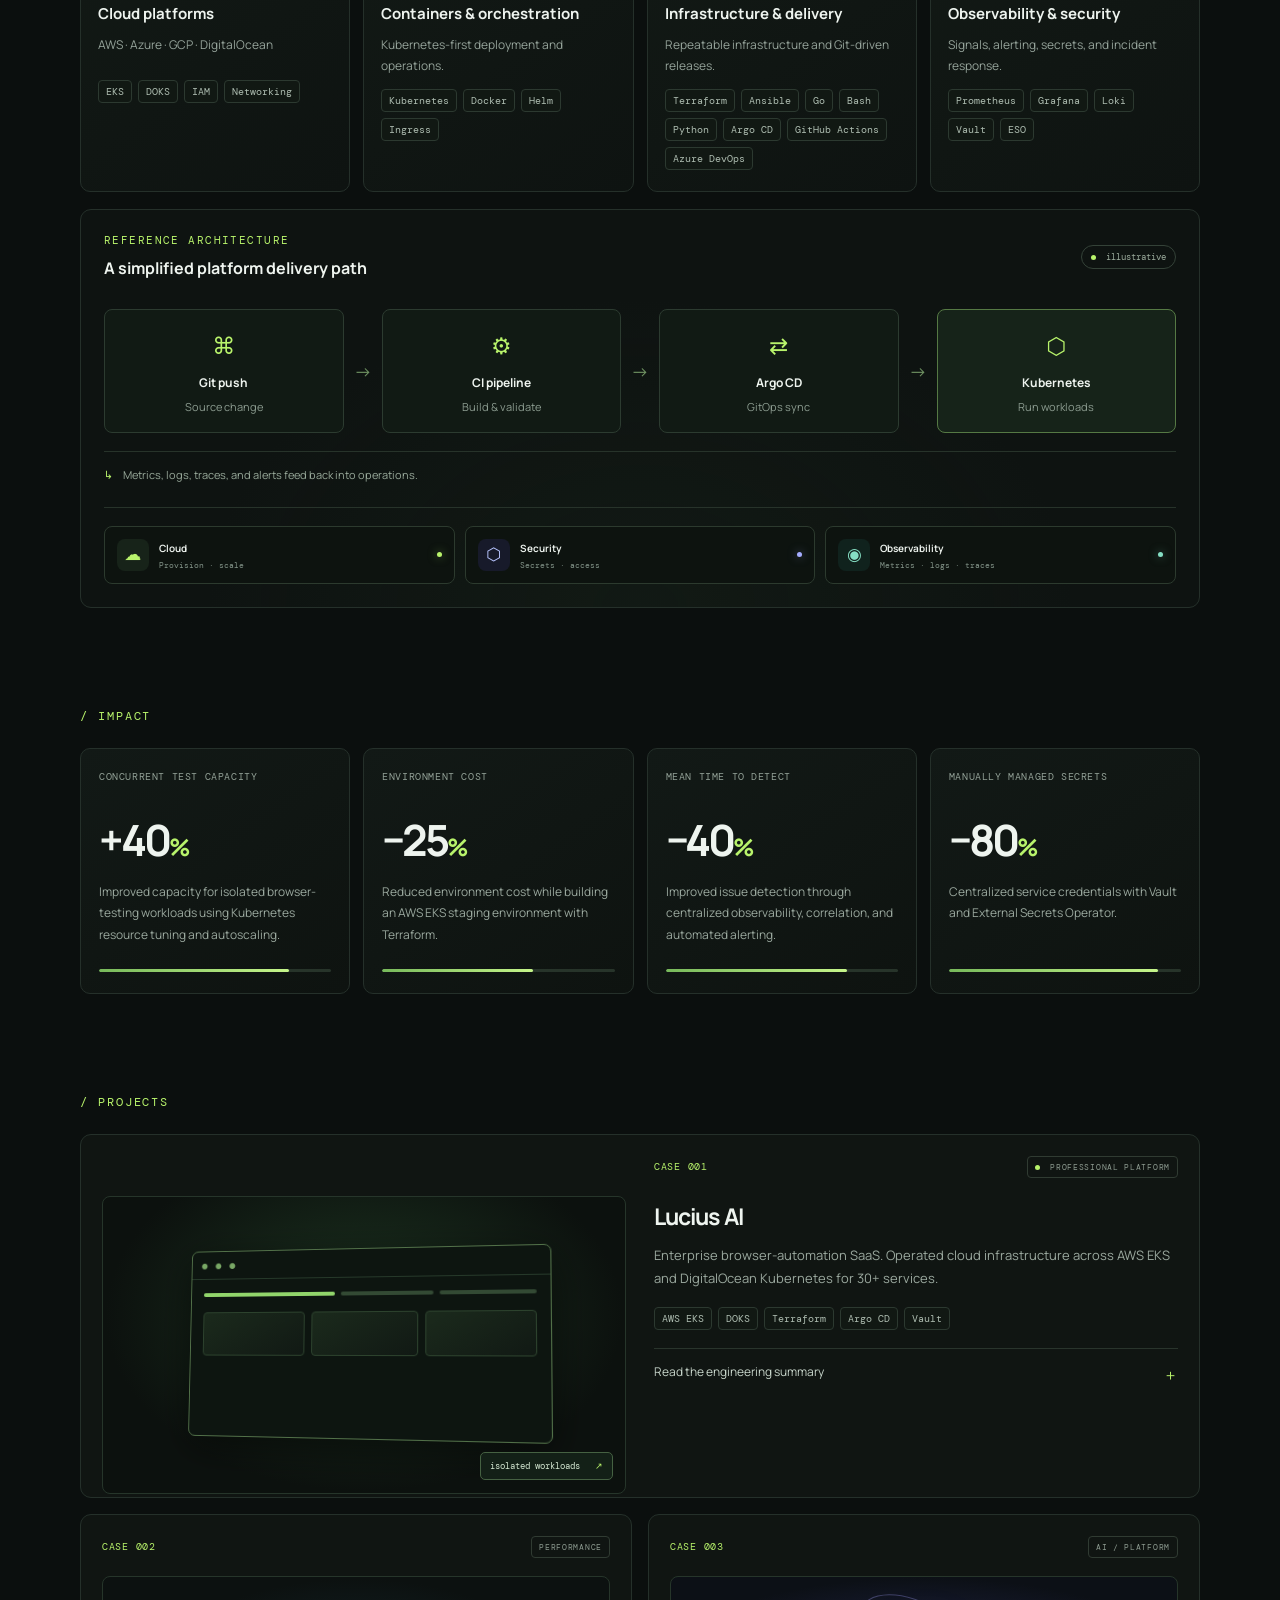
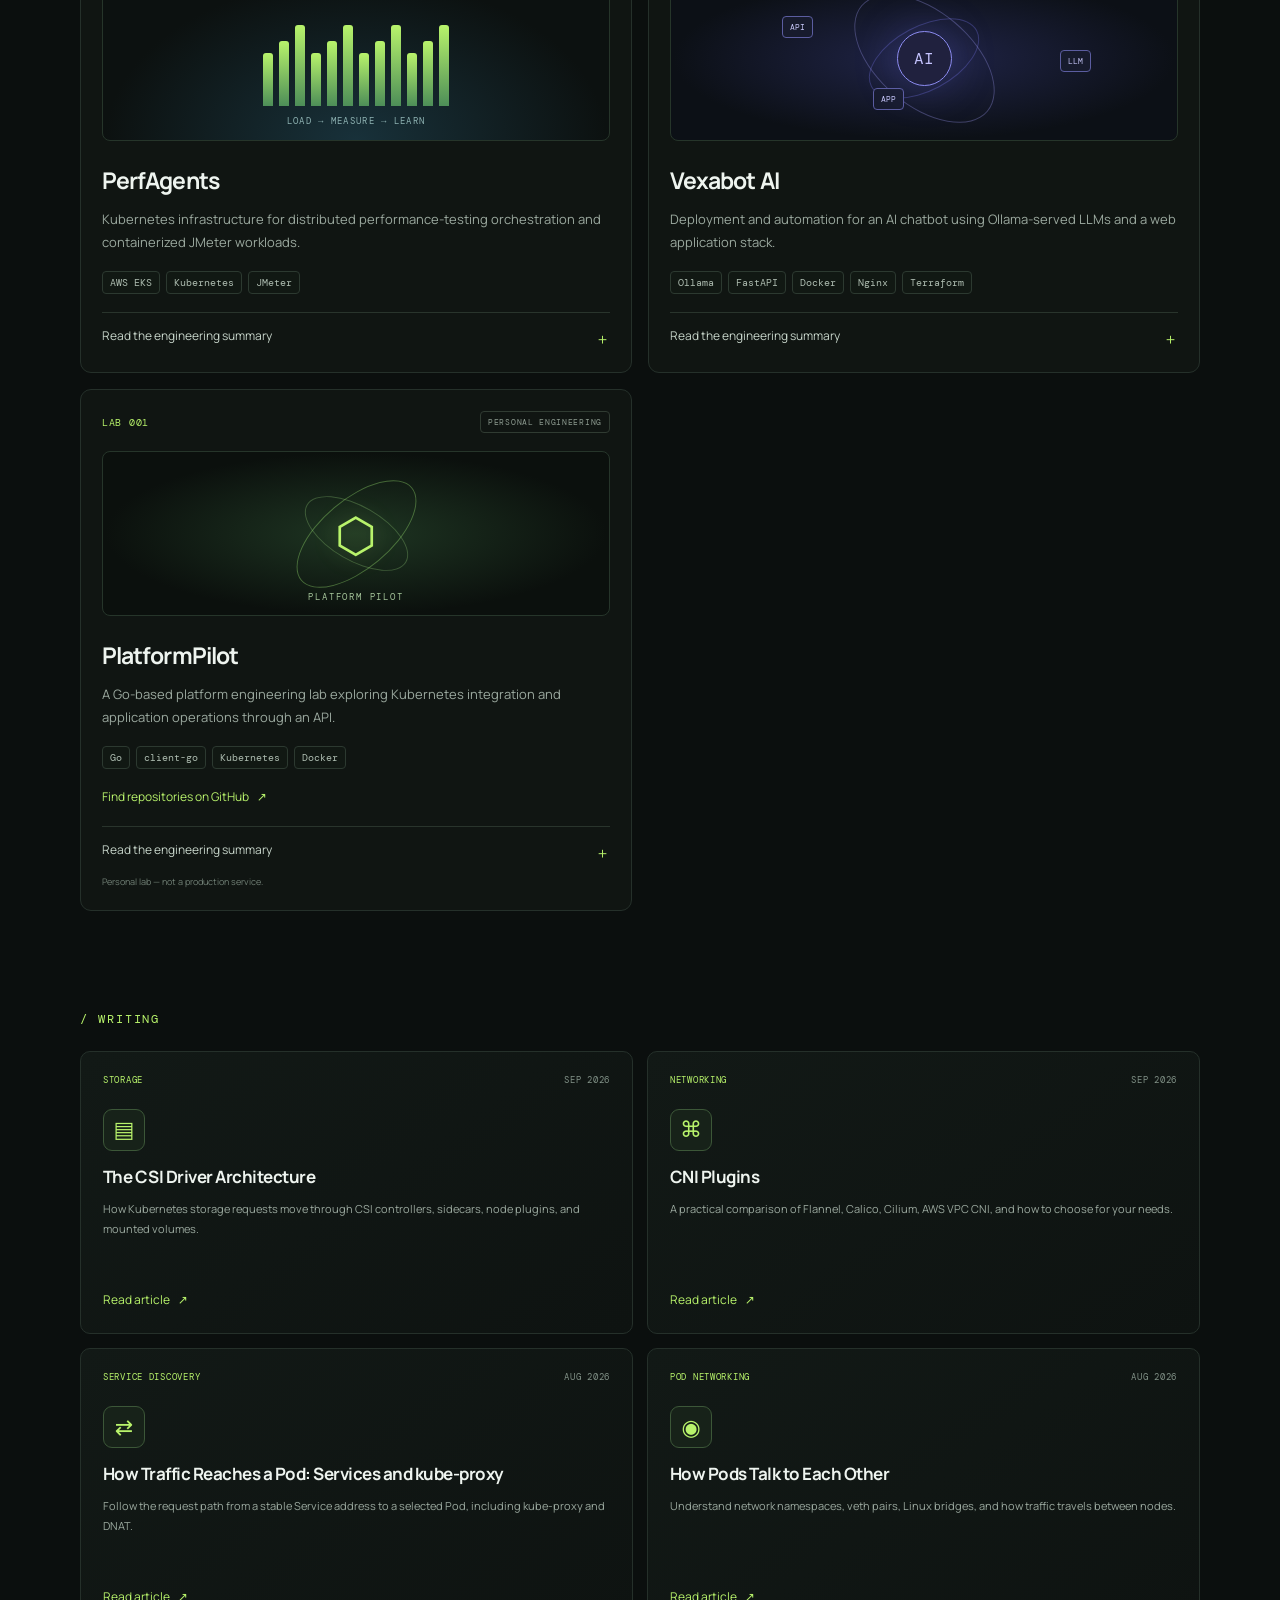
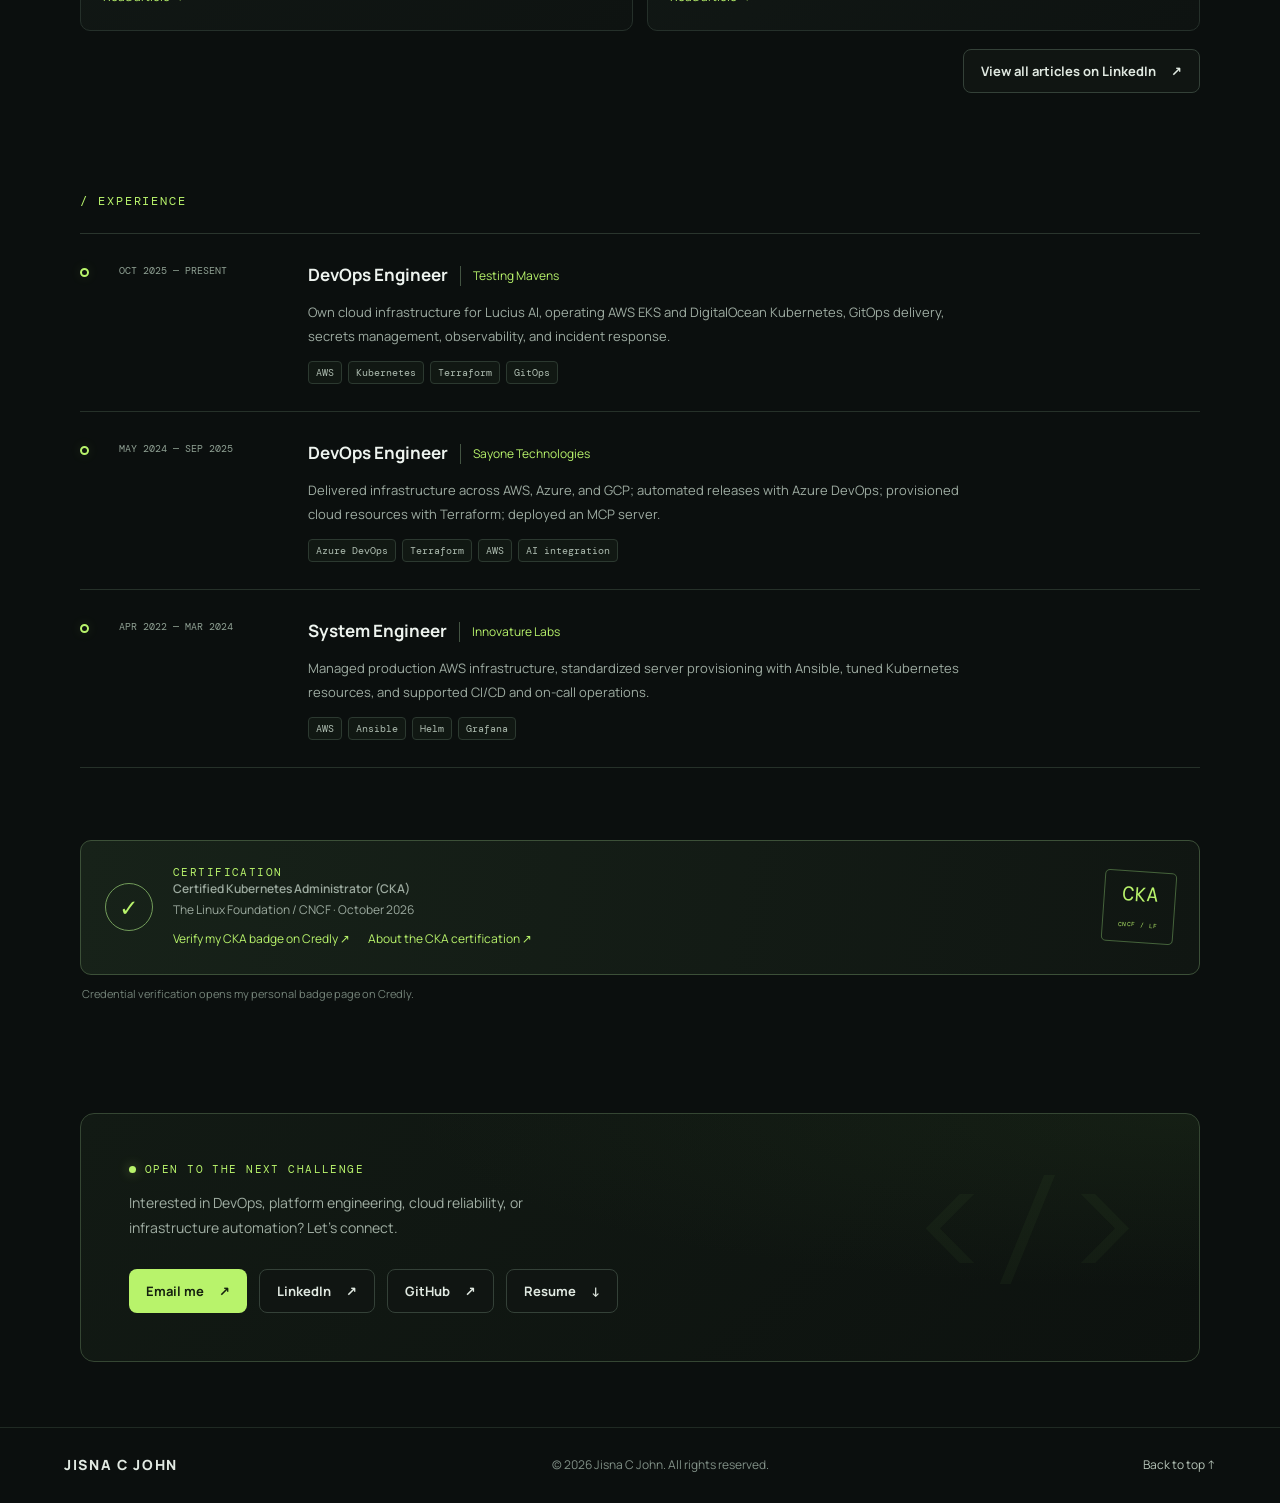
==== commit 45cafdca: "Add files via upload" ====
--- a/index.html
+++ b/index.html
@@ -35,7 +35,7 @@
       <p class="term-output">automate the repeatable<br>observe what matters<br>make recovery boring</p>
       <p><span class="term-green">➜</span> <span class="term-blue">help</span></p>
       <p class="term-output">Try: <button class="term-command" data-command="skills">skills</button> <button class="term-command" data-command="projects">projects</button> <button class="term-command" data-command="impact">impact</button> <button class="term-command" data-command="contact">contact</button></p>
-      <div id="terminalResult" class="terminal-result" aria-live="polite">Choose a command to inspect the portfolio.</div>
+      <div id="terminalResult" class="terminal-result" aria-live="polite" style="white-space: pre-line;">Choose a command to inspect the portfolio.</div>
       <form id="terminalForm" class="term-input-row"><label for="terminalInput"><span class="term-green">➜</span></label><input id="terminalInput" autocomplete="off" spellcheck="false" placeholder="type a command…" aria-label="Terminal command"><button aria-label="Run command">↵</button></form>
     </div>
   </div>
@@ -51,7 +51,7 @@
 <section class="section-wrap section-block about-section" id="about">
   <div class="section-heading"><div><div class="eyebrow">/ ABOUT ME</div></div></div>
   <div class="about-layout">
-    <div class="about-photo-wrap"><img class="about-photo" src="assets/jiss.png" alt="Jisna C John standing in a doorway" loading="lazy"></div>
+    <div class="about-photo-wrap"><img class="about-photo" src="assets/jisna-profile.jpg" alt="Jisna C John standing in a doorway" loading="lazy"></div>
     <div class="about-copy"><p>I’m someone who enjoys solving problems, learning by doing, and finding simpler ways to get things done. That curiosity is what pulled me into DevOps.</p><p>Most days, I’m working with cloud and Kubernetes, automating the repetitive bits, or figuring out why something decided to break. Outside of work, I’m exploring Go and building little projects to learn along the way.</p></div>
   </div>
 </section>
@@ -132,4 +132,4 @@
 <footer class="footer"><a class="brand" href="#home"><span>JISNA C JOHN</span></a><span>© 2026 Jisna C John. All rights reserved.</span><a href="#home">Back to top ↑</a></footer>
 <script src="script.js"></script>
 </body>
-</html>
+</html>
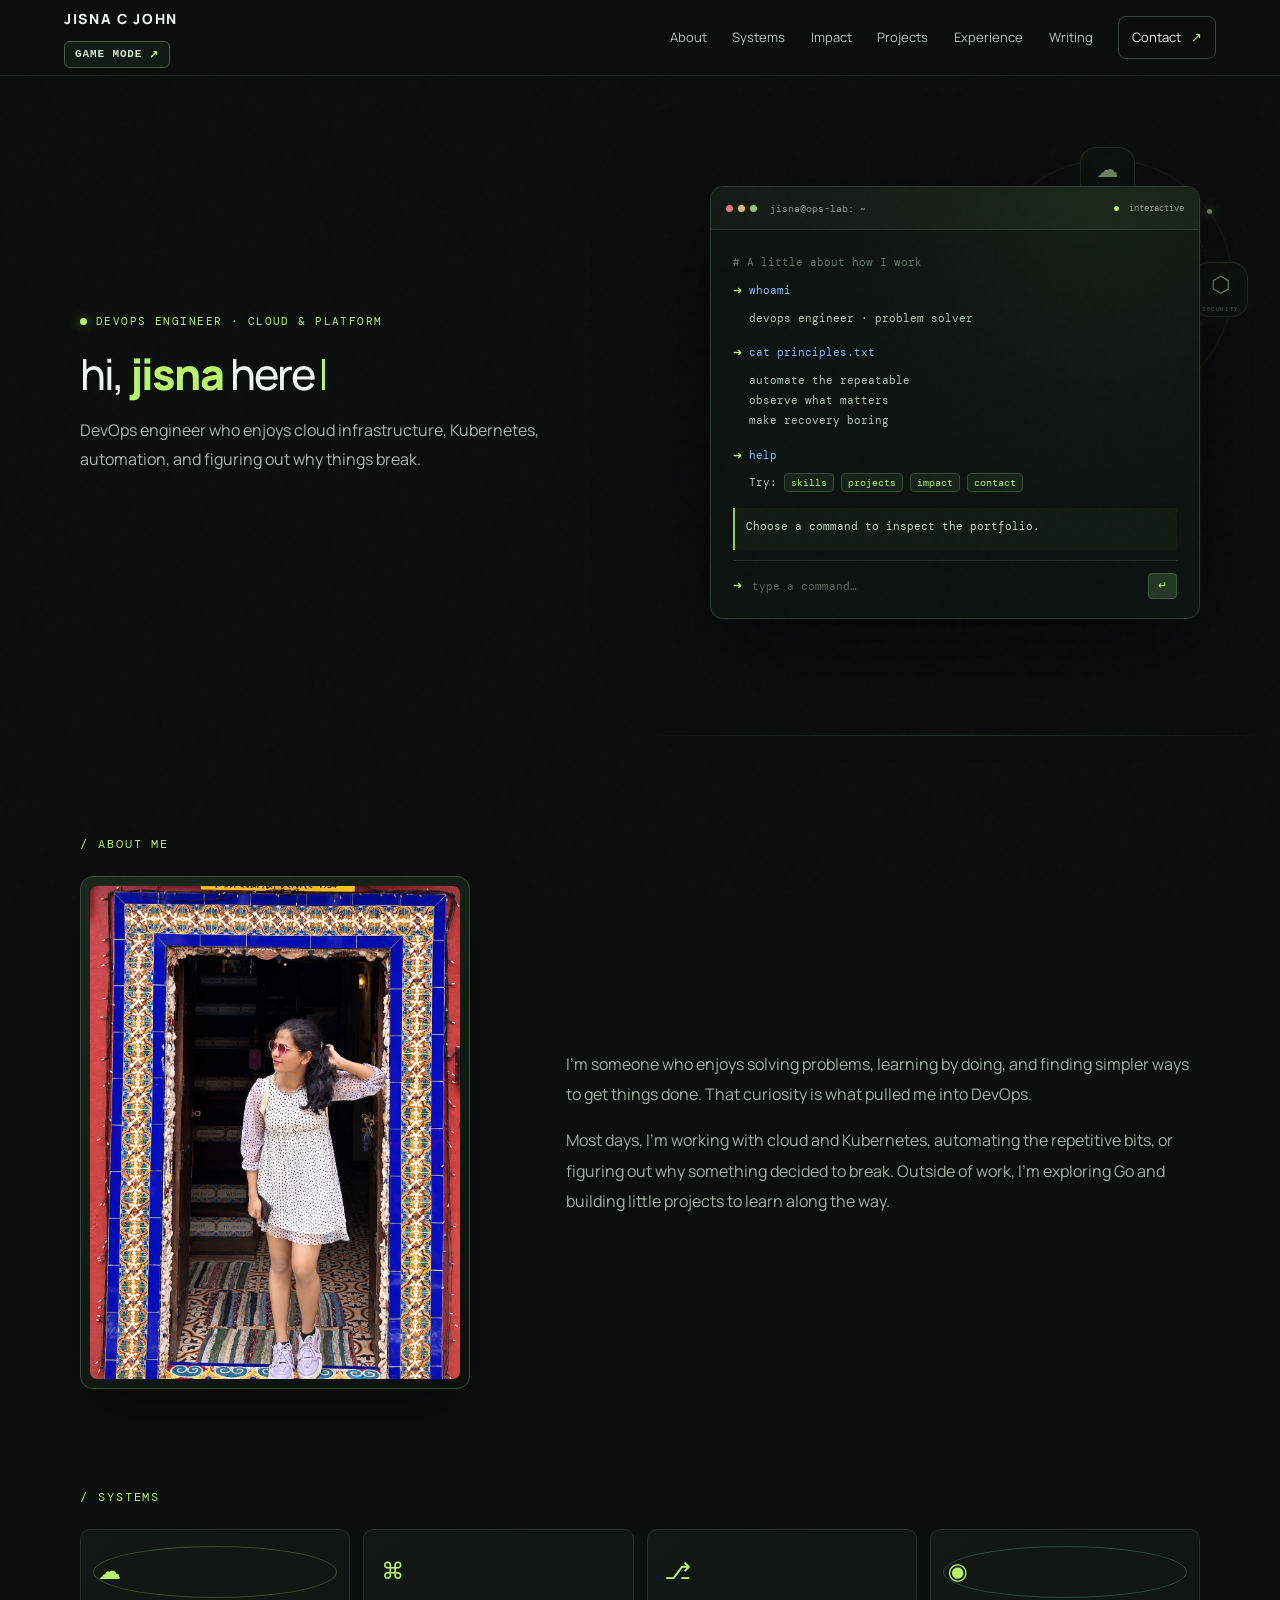
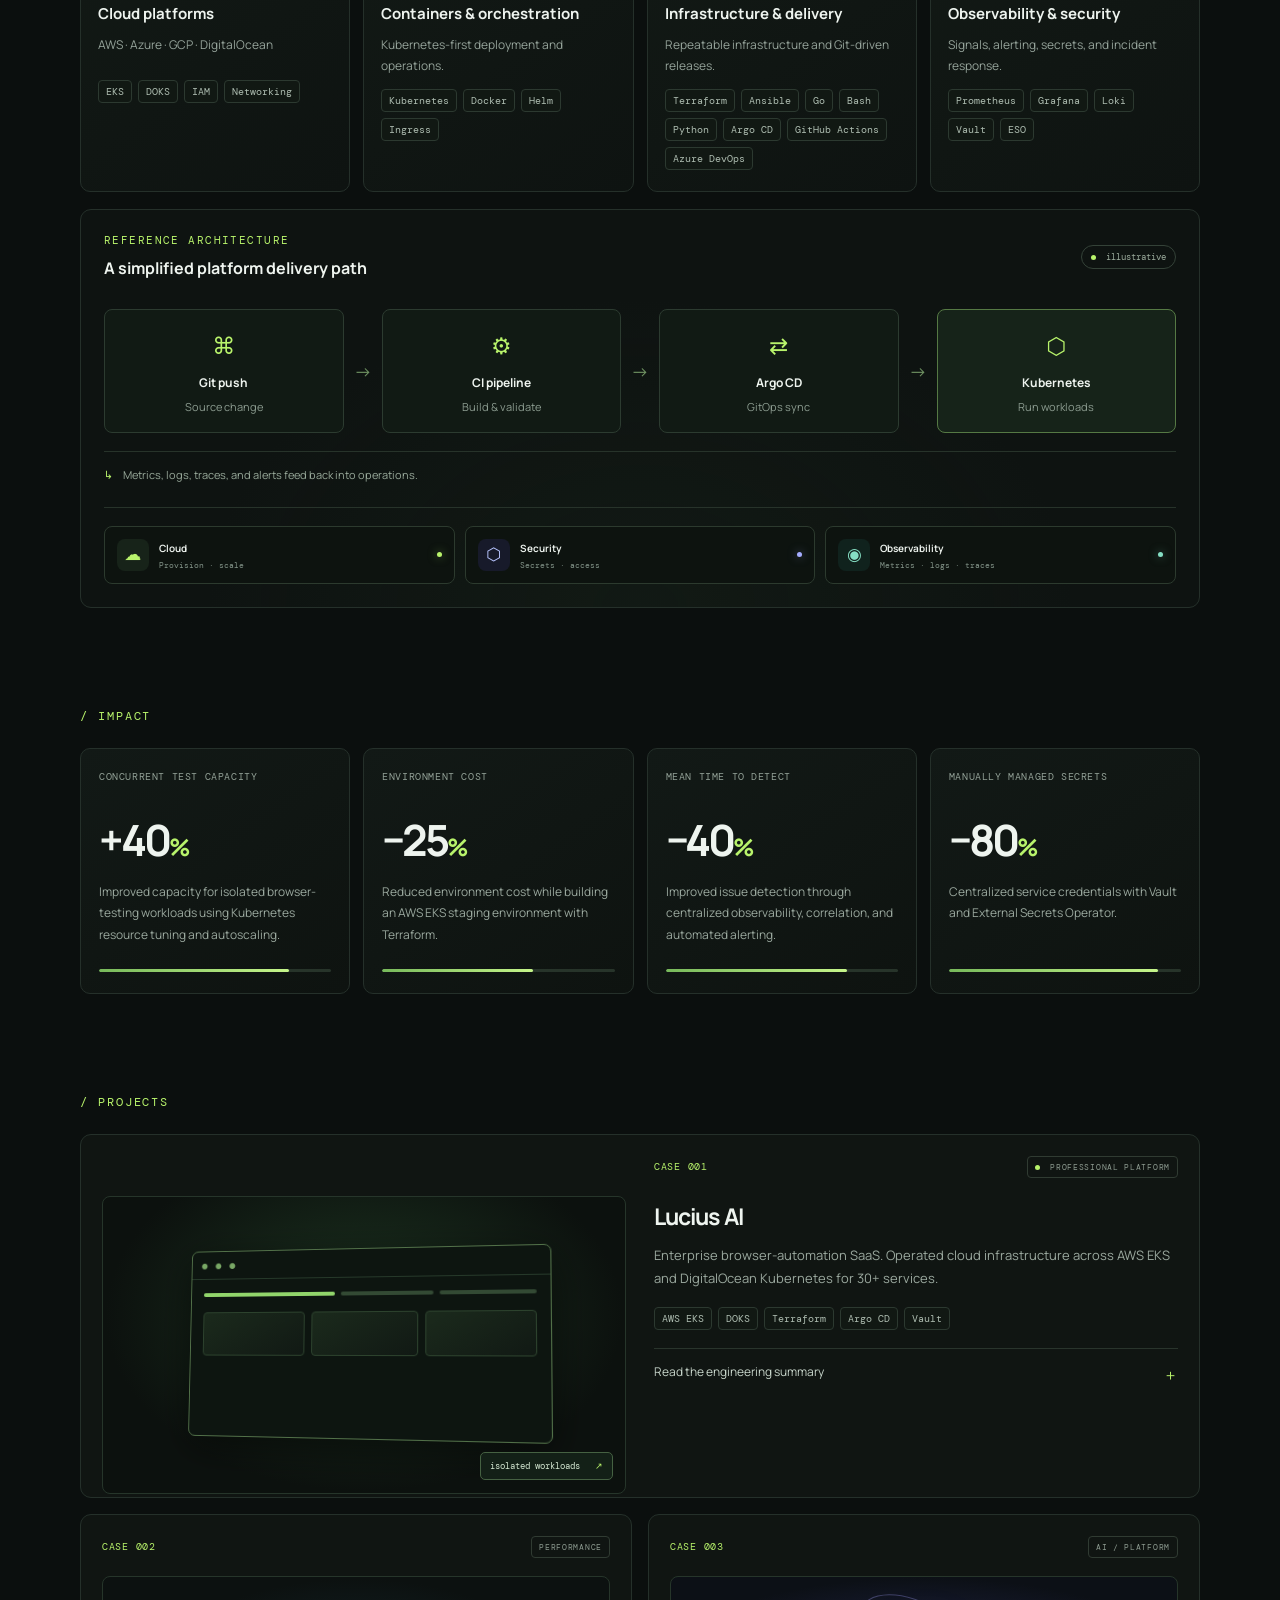
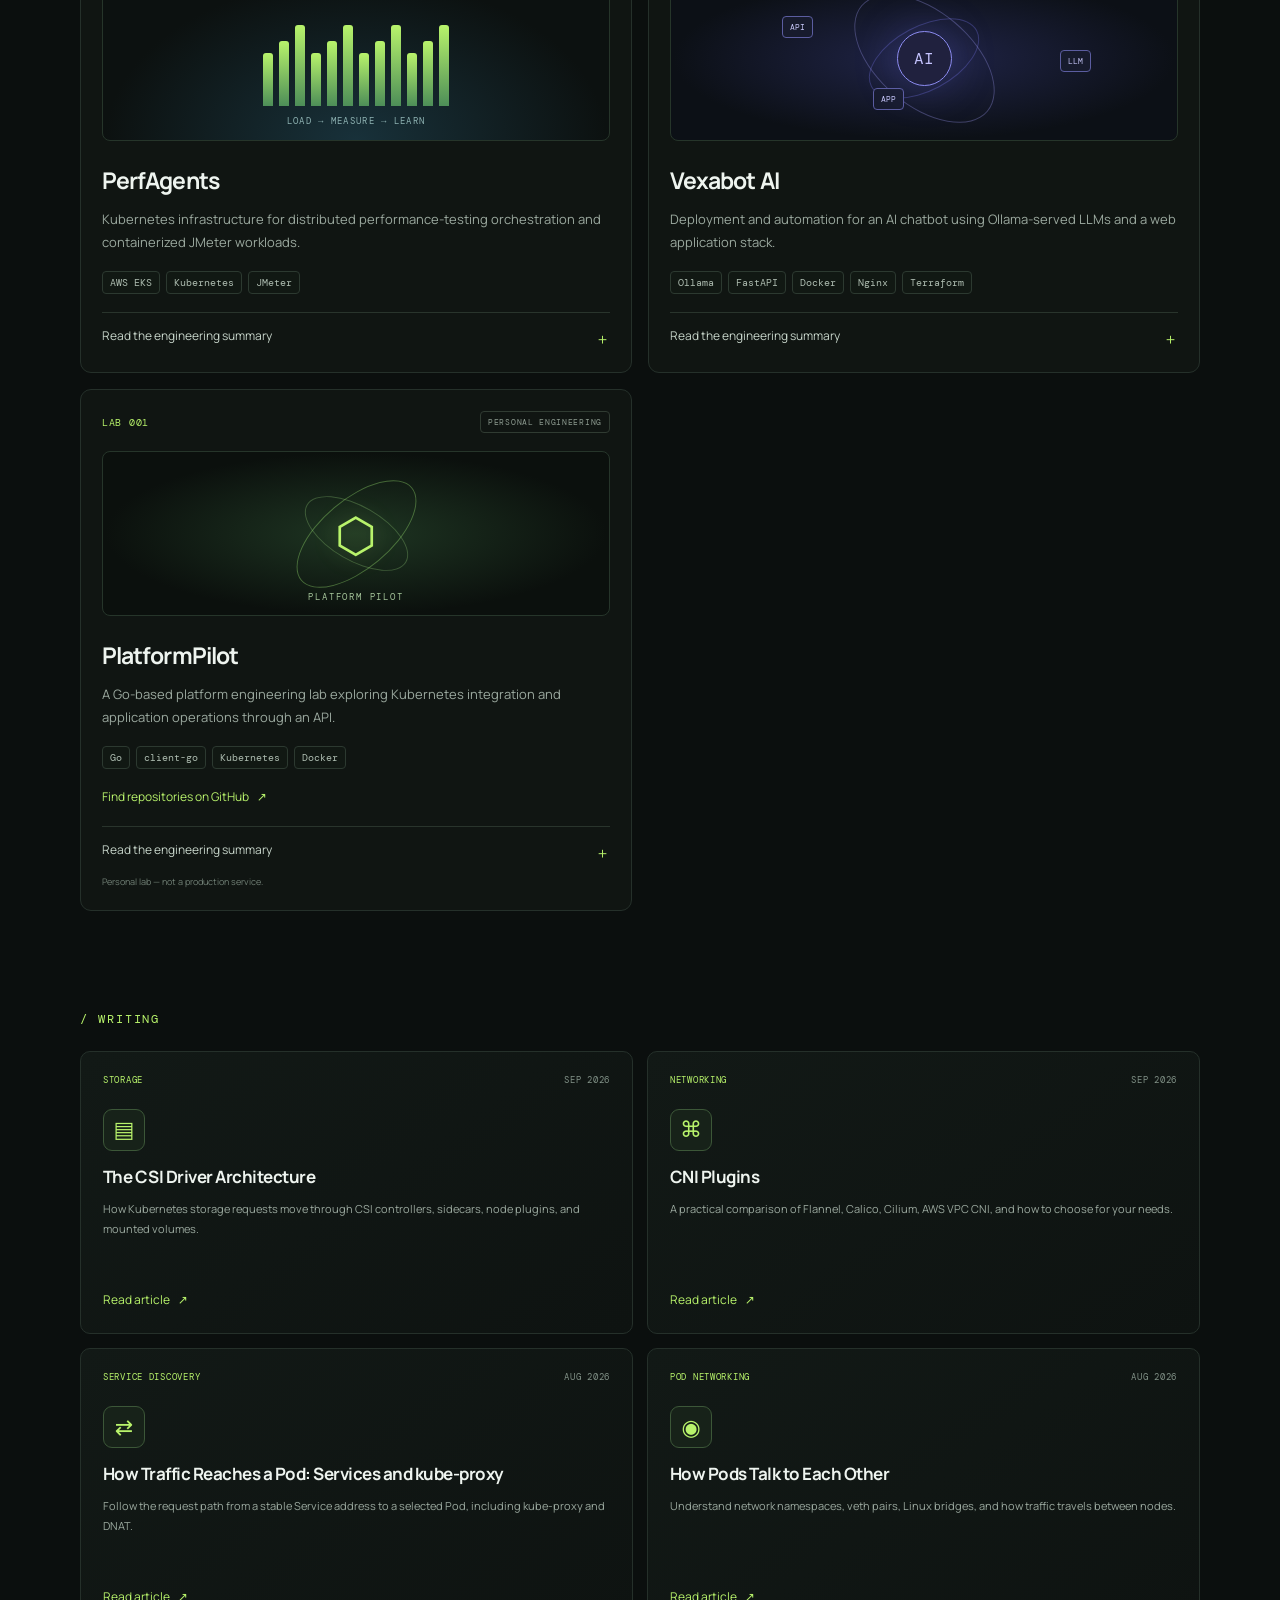
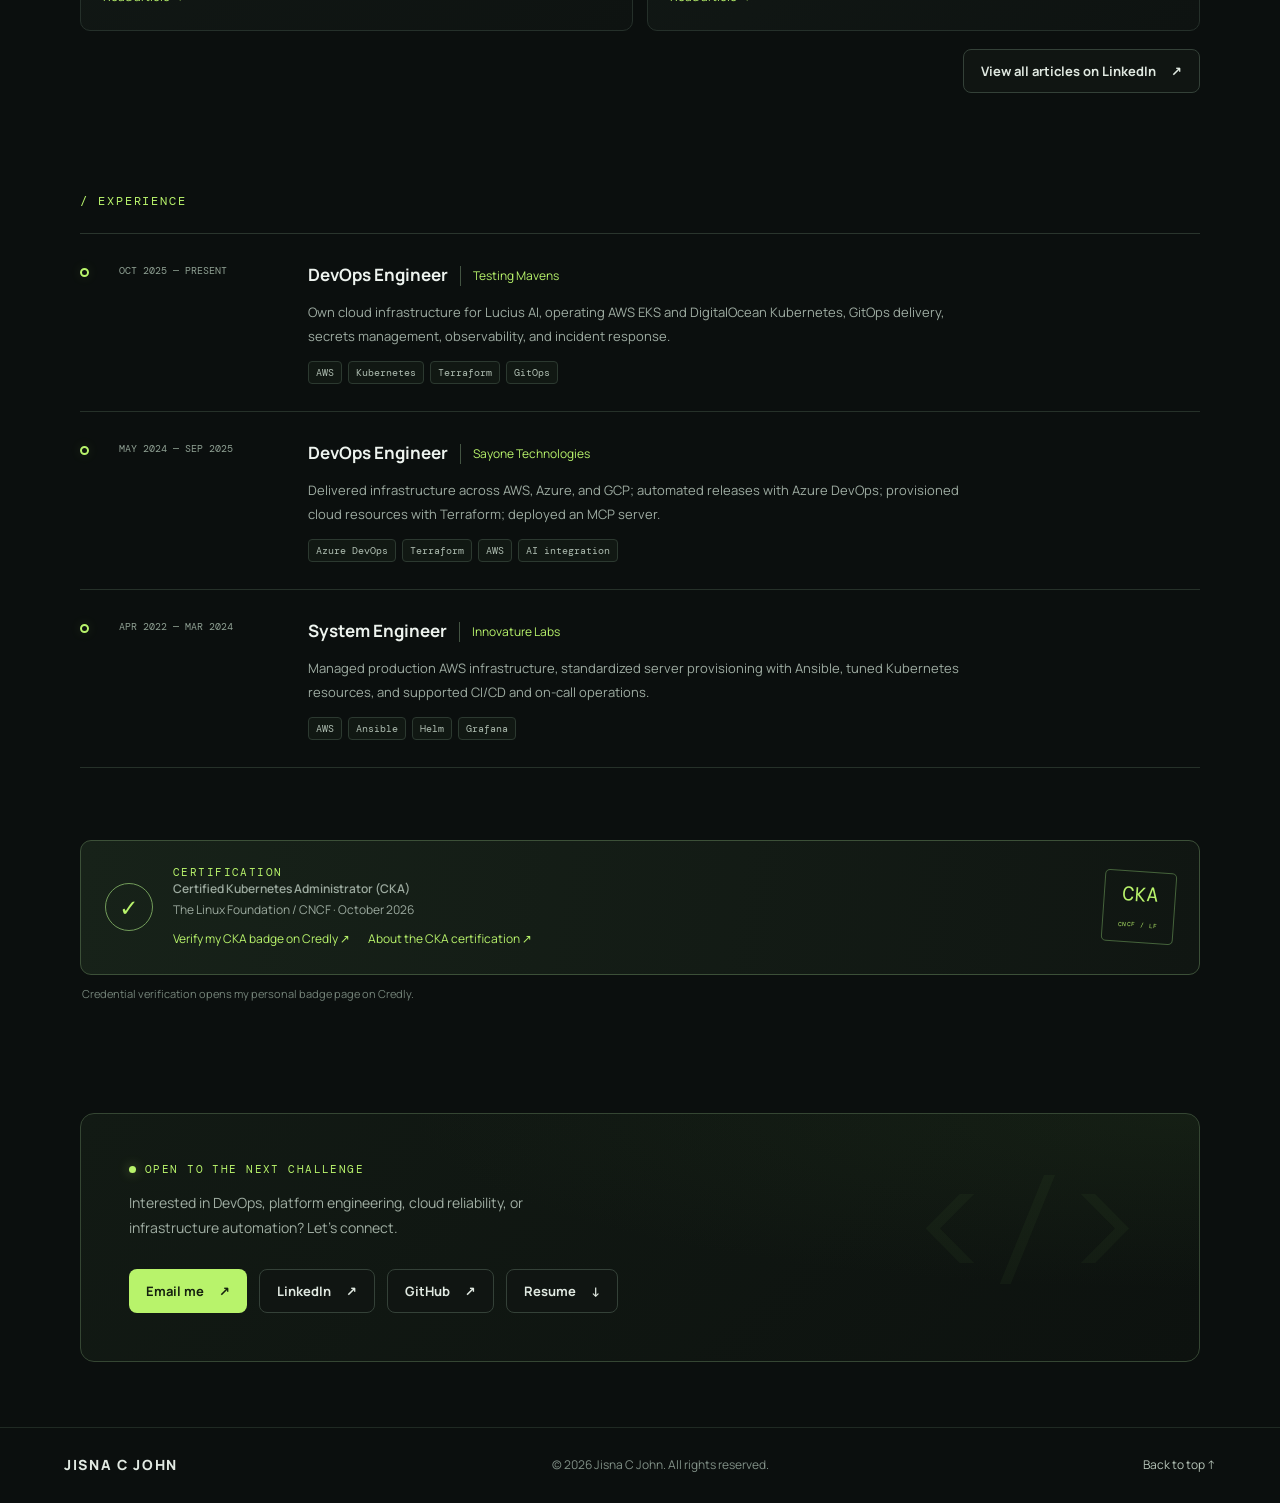
==== commit f8586429: "Update index.html" ====
--- a/index.html
+++ b/index.html
@@ -51,7 +51,7 @@
 <section class="section-wrap section-block about-section" id="about">
   <div class="section-heading"><div><div class="eyebrow">/ ABOUT ME</div></div></div>
   <div class="about-layout">
-    <div class="about-photo-wrap"><img class="about-photo" src="assets/jisna-profile.jpg" alt="Jisna C John standing in a doorway" loading="lazy"></div>
+    <div class="about-photo-wrap"><img class="about-photo" src="assets/jiss.png" alt="Jisna C John standing in a doorway" loading="lazy"></div>
     <div class="about-copy"><p>I’m someone who enjoys solving problems, learning by doing, and finding simpler ways to get things done. That curiosity is what pulled me into DevOps.</p><p>Most days, I’m working with cloud and Kubernetes, automating the repetitive bits, or figuring out why something decided to break. Outside of work, I’m exploring Go and building little projects to learn along the way.</p></div>
   </div>
 </section>
@@ -132,4 +132,4 @@
 <footer class="footer"><a class="brand" href="#home"><span>JISNA C JOHN</span></a><span>© 2026 Jisna C John. All rights reserved.</span><a href="#home">Back to top ↑</a></footer>
 <script src="script.js"></script>
 </body>
-</html>+</html>
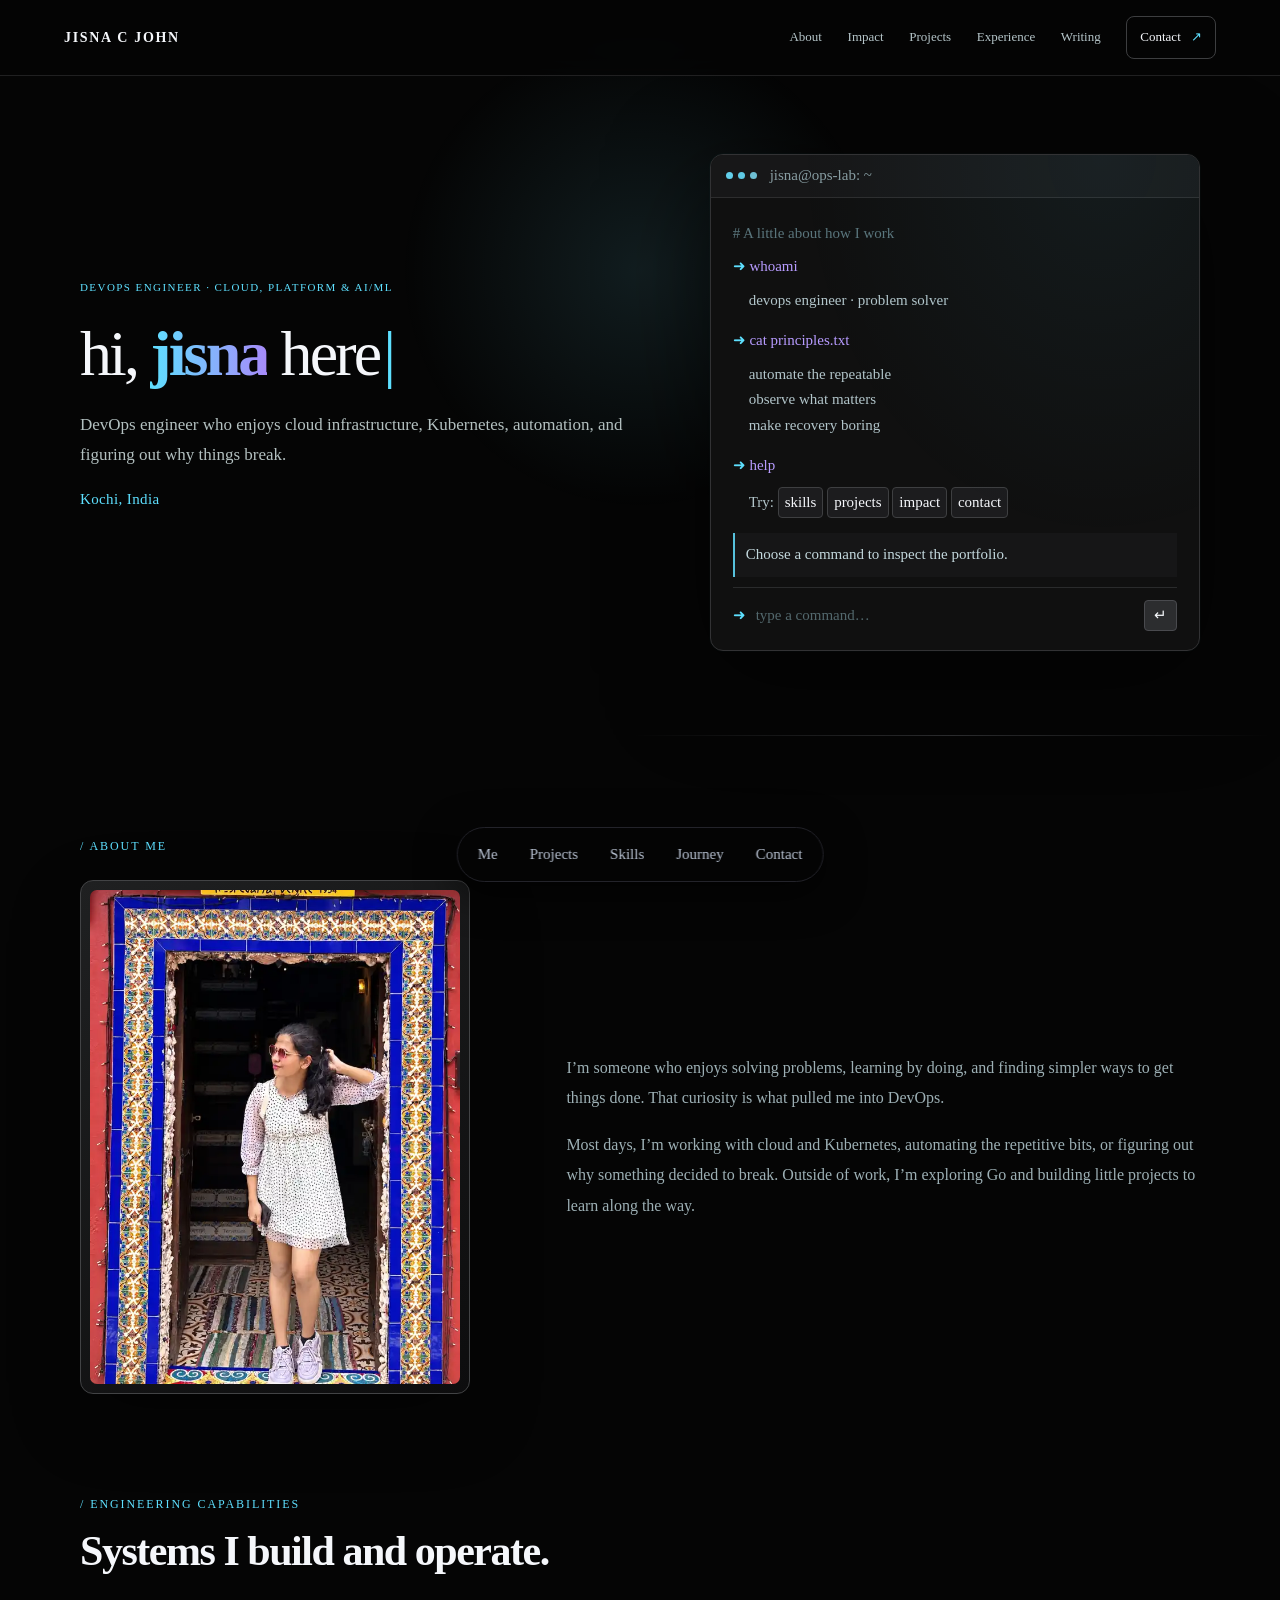
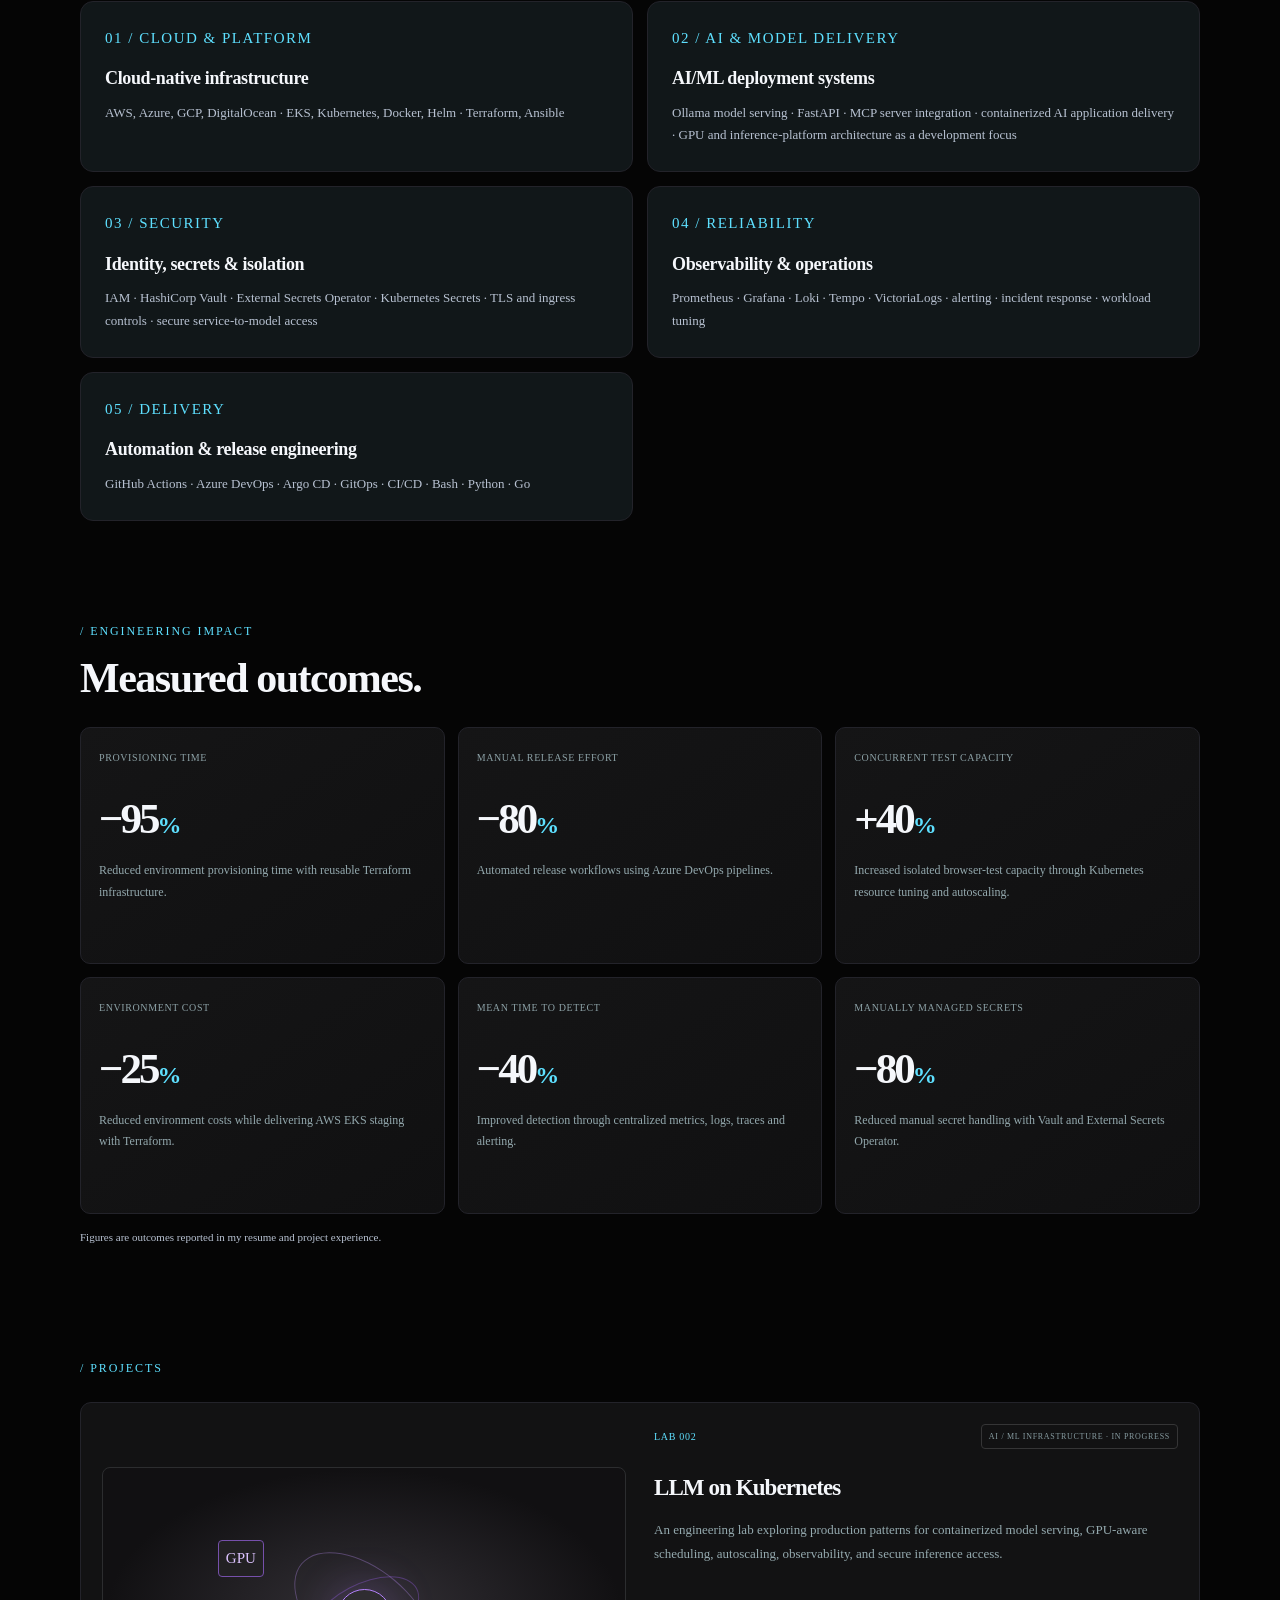
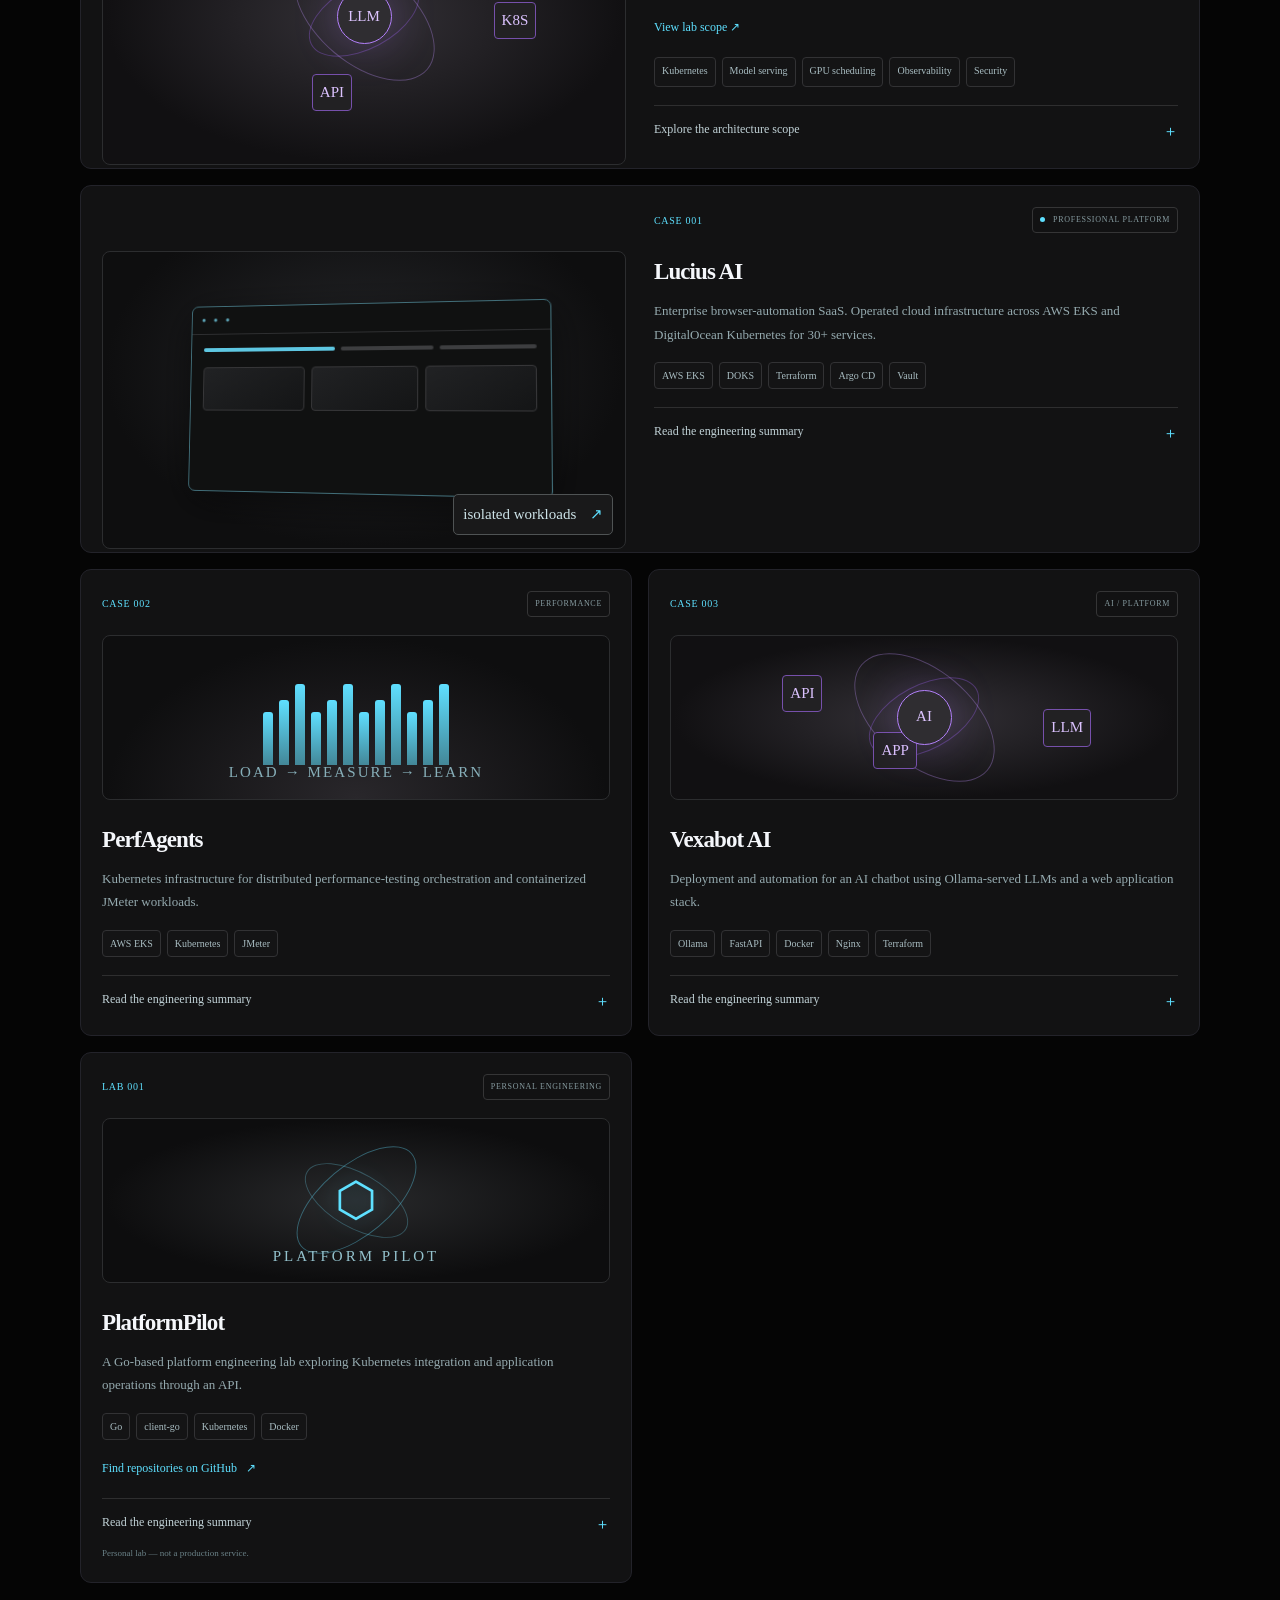
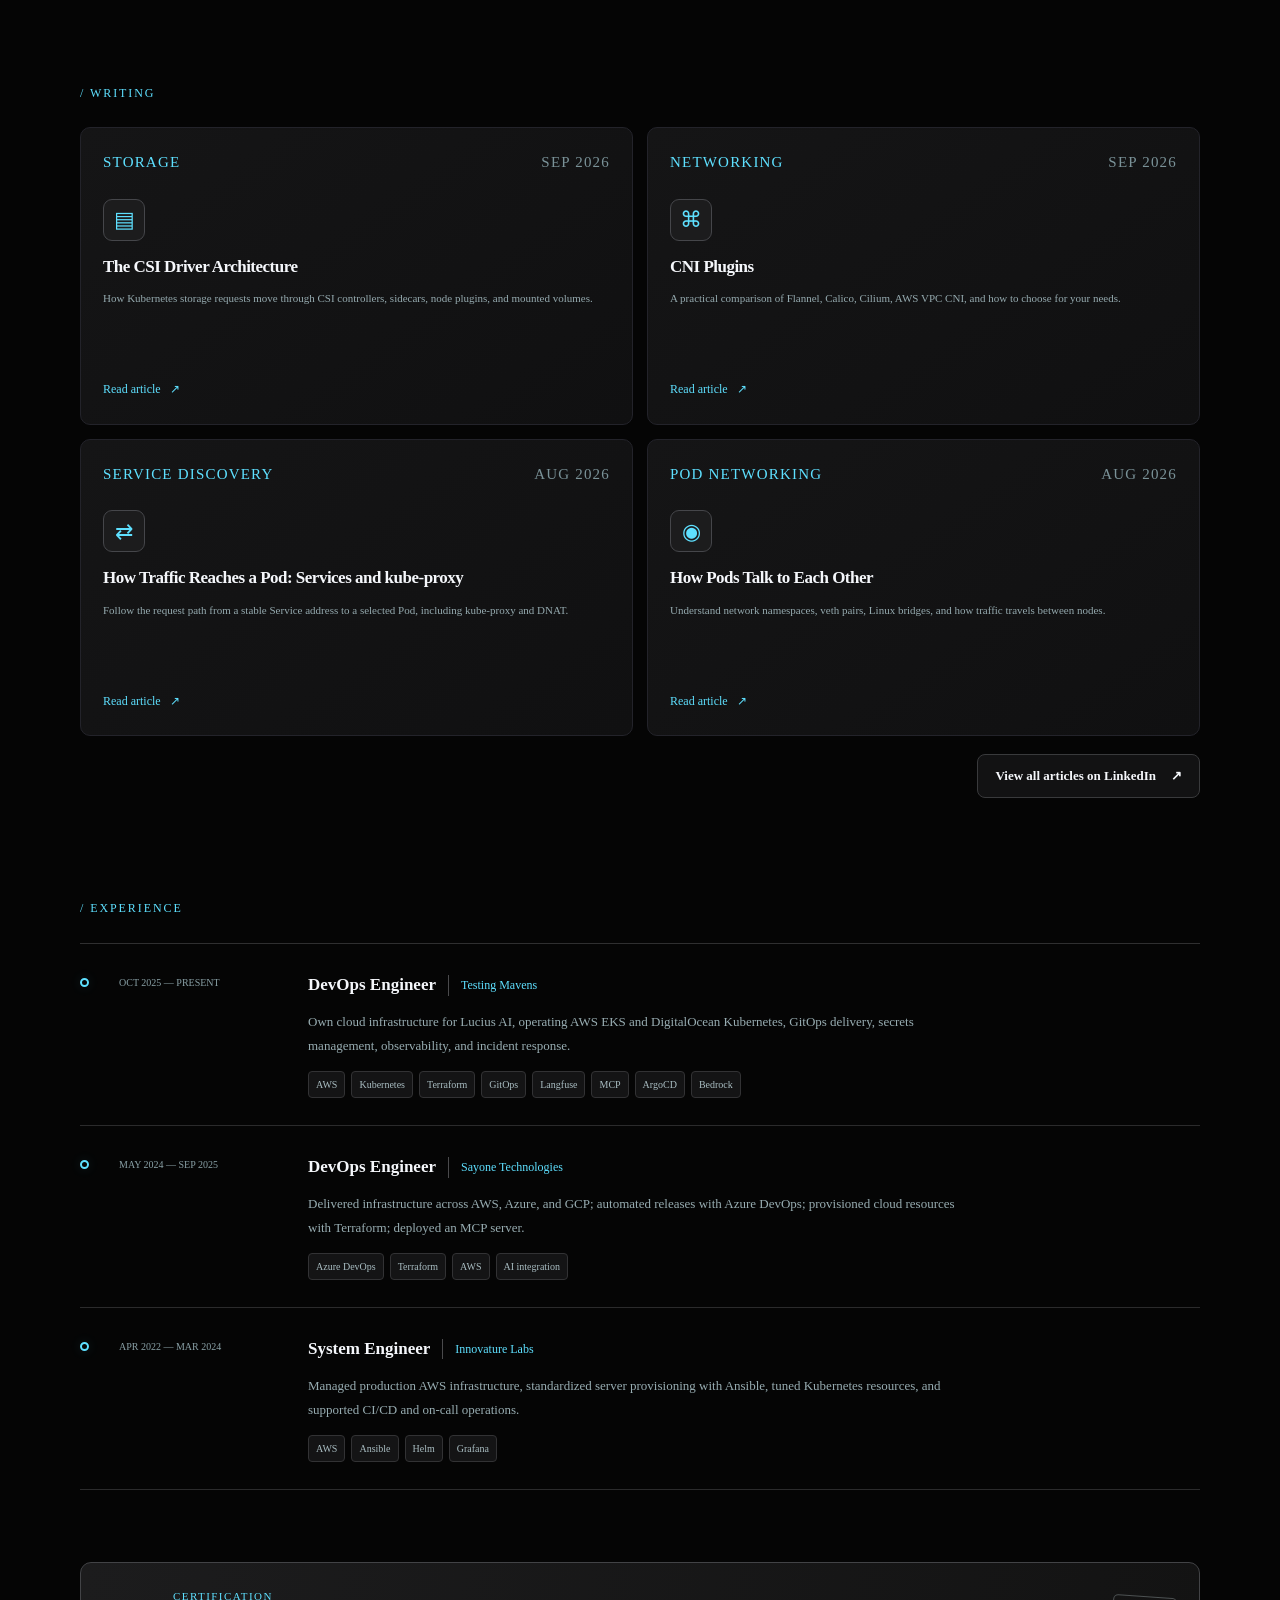
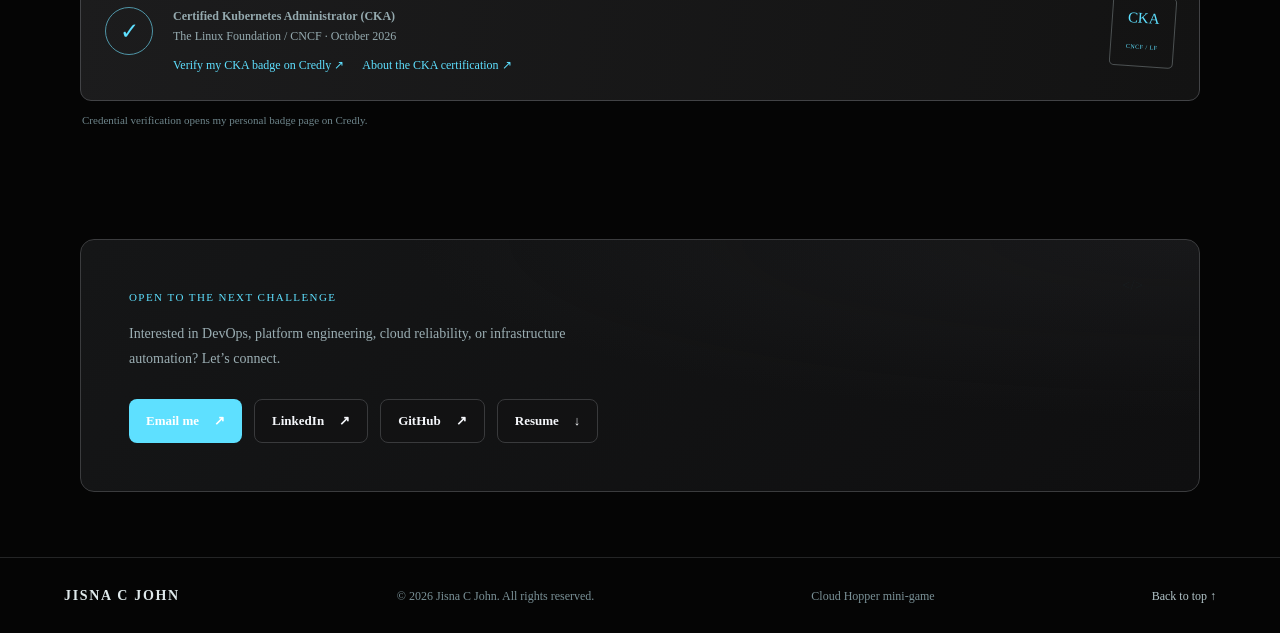
==== commit e3bd68b2: "Update portfolio website" ====
--- a/index.html
+++ b/index.html
@@ -3,30 +3,43 @@
 <head>
 <meta charset="utf-8">
 <meta name="viewport" content="width=device-width,initial-scale=1">
-<meta name="theme-color" content="#0b0f0e">
+<meta name="theme-color" content="#101820">
+<meta name="description" content="Jisna C John is a CKA-certified DevOps Engineer with 4.5+ years building secure cloud platforms, Kubernetes infrastructure, and AI/ML deployment systems.">
+<meta property="og:type" content="website">
+<meta property="og:title" content="Jisna C John | Cloud, Platform & AI/ML Infrastructure">
+<meta property="og:description" content="CKA-certified DevOps Engineer building secure cloud platforms, Kubernetes infrastructure, and AI/ML deployment systems.">
+<meta property="og:url" content="https://johnjisna.github.io/">
+<meta property="og:image" content="https://johnjisna.github.io/assets/jisna-profile.webp">
+<meta name="twitter:card" content="summary_large_image">
+<link rel="canonical" href="https://johnjisna.github.io/">
 <meta name="description" content="Jisna C John — DevOps Engineer building reliable cloud infrastructure, Kubernetes platforms, GitOps delivery, and observability.">
-<title>Jisna C John | DevOps Engineer</title>
+<title>Jisna C John | Cloud, Platform &amp; AI/ML Infrastructure</title>
 <link rel="icon" href="assets/favicon.svg" type="image/svg+xml">
+<link rel="preconnect" href="https://fonts.googleapis.com">
+<link rel="preconnect" href="https://fonts.gstatic.com" crossorigin>
+<link href="https://fonts.googleapis.com/css2?family=DM+Mono:wght@400;500&family=Manrope:wght@400;500;600;700;800&display=swap" rel="stylesheet">
 <link rel="stylesheet" href="styles.css">
 </head>
 <body>
 <div class="noise"></div>
 <header class="topbar">
-  <div class="brand-stack"><a class="brand" href="#home" aria-label="Jisna C John home"><span>JISNA C JOHN</span></a><a class="brand-game-link" href="game.html">GAME MODE <span>↗</span></a></div>
+  <a class="brand" href="#home" aria-label="Jisna C John home"><span>JISNA C JOHN</span></a>
   <button class="menu-toggle" id="menuToggle" aria-label="Toggle navigation" aria-expanded="false">☰</button>
   <nav id="nav">
-    <a href="#about">About</a><a href="#systems">Systems</a><a href="#impact">Impact</a><a href="#projects">Projects</a><a href="#journey">Experience</a><a href="#writing">Writing</a><a href="#contact" class="nav-cta">Contact <span>↗</span></a>
+    <a href="#about">About</a><a href="#impact">Impact</a><a href="#projects">Projects</a><a href="#journey">Experience</a><a href="#writing">Writing</a><a href="#contact" class="nav-cta">Contact <span>↗</span></a>
   </nav>
 </header>
 <main>
 <section class="hero section-wrap" id="home">
   <div class="hero-copy">
-    <div class="eyebrow"><span class="pulse"></span> DEVOPS ENGINEER · CLOUD & PLATFORM</div>
-    <h1 class="hero-title-simple typing-intro">hi, <strong>jisna</strong> here<span class="typing-cursor">|</span></h1>
-    <p class="hero-sub">DevOps engineer who enjoys cloud infrastructure, Kubernetes, automation, and figuring out why things break.</p>
+    <div class="eyebrow">DEVOPS ENGINEER · CLOUD, PLATFORM & AI/ML</div>
+    <h1 class="hero-title-simple typing-intro" style="font-size: 64px !important; line-height: 1.2 !important; font-weight: 800;">
+    hi, <strong>jisna</strong> here<span class="typing-cursor">|</span>
+   </h1> 
+    <p class="hero-sub">DevOps engineer who enjoys cloud infrastructure, Kubernetes, automation, and figuring out why things break.</p><p class="hero-location">Kochi, India </p>
   </div>
   <div class="terminal-card" aria-label="Interactive portfolio terminal">
-    <div class="terminal-head"><div class="window-dots"><i></i><i></i><i></i></div><span>jisna@ops-lab: ~</span><span class="terminal-live"><b></b> interactive</span></div>
+    <div class="terminal-head"><div class="window-dots"><i></i><i></i><i></i></div><span>jisna@ops-lab: ~</span></div>
     <div class="terminal-body">
       <p class="term-comment"># A little about how I work</p>
       <p><span class="term-green">➜</span> <span class="term-blue">whoami</span></p>
@@ -35,61 +48,53 @@
       <p class="term-output">automate the repeatable<br>observe what matters<br>make recovery boring</p>
       <p><span class="term-green">➜</span> <span class="term-blue">help</span></p>
       <p class="term-output">Try: <button class="term-command" data-command="skills">skills</button> <button class="term-command" data-command="projects">projects</button> <button class="term-command" data-command="impact">impact</button> <button class="term-command" data-command="contact">contact</button></p>
-      <div id="terminalResult" class="terminal-result" aria-live="polite" style="white-space: pre-line;">Choose a command to inspect the portfolio.</div>
+      <div id="terminalResult" class="terminal-result" aria-live="polite">Choose a command to inspect the portfolio.</div>
       <form id="terminalForm" class="term-input-row"><label for="terminalInput"><span class="term-green">➜</span></label><input id="terminalInput" autocomplete="off" spellcheck="false" placeholder="type a command…" aria-label="Terminal command"><button aria-label="Run command">↵</button></form>
     </div>
   </div>
   <div class="hero-gridline"></div>
-  <div class="signal-orbit" aria-hidden="true">
-    <div class="orbit orbit-cloud"></div><div class="orbit orbit-secure"></div><div class="orbit orbit-observe"></div>
-    <span class="orbit-icon cloud-icon">☁<small>CLOUD</small></span><span class="orbit-icon shield-icon">⬡<small>SECURITY</small></span><span class="orbit-icon pulse-icon">◉<small>OBSERVE</small></span>
-    <i class="signal-dot dot-one"></i><i class="signal-dot dot-two"></i><i class="signal-dot dot-three"></i>
-  </div>
 </section>
 
 
 <section class="section-wrap section-block about-section" id="about">
   <div class="section-heading"><div><div class="eyebrow">/ ABOUT ME</div></div></div>
   <div class="about-layout">
-    <div class="about-photo-wrap"><img class="about-photo" src="assets/jiss.png" alt="Jisna C John standing in a doorway" loading="lazy"></div>
+    <div class="about-photo-wrap"><img class="about-photo" src="assets/jisna-profile.webp" alt="Jisna C John standing in a doorway" loading="lazy"></div>
     <div class="about-copy"><p>I’m someone who enjoys solving problems, learning by doing, and finding simpler ways to get things done. That curiosity is what pulled me into DevOps.</p><p>Most days, I’m working with cloud and Kubernetes, automating the repetitive bits, or figuring out why something decided to break. Outside of work, I’m exploring Go and building little projects to learn along the way.</p></div>
   </div>
 </section>
 
-<section class="section-wrap section-block" id="systems">
-  <div class="section-heading"><div><div class="eyebrow section-label">/ SYSTEMS</div></div></div>
-  <div class="systems-grid">
-    <article class="system-card"><div class="system-icon">☁</div><h3>Cloud platforms</h3><p>AWS · Azure · GCP · DigitalOcean</p><div class="tag-row"><span>EKS</span><span>DOKS</span><span>IAM</span><span>Networking</span></div></article>
-    <article class="system-card"><div class="system-icon">⌘</div><h3>Containers & orchestration</h3><p>Kubernetes-first deployment and operations.</p><div class="tag-row"><span>Kubernetes</span><span>Docker</span><span>Helm</span><span>Ingress</span></div></article>
-    <article class="system-card"><div class="system-icon">⎇</div><h3>Infrastructure & delivery</h3><p>Repeatable infrastructure and Git-driven releases.</p><div class="tag-row"><span>Terraform</span><span>Ansible</span><span>Go</span><span>Bash</span><span>Python</span><span>Argo CD</span><span>GitHub Actions</span><span>Azure DevOps</span></div></article>
-    <article class="system-card"><div class="system-icon">◉</div><h3>Observability & security</h3><p>Signals, alerting, secrets, and incident response.</p><div class="tag-row"><span>Prometheus</span><span>Grafana</span><span>Loki</span><span>Vault</span><span>ESO</span></div></article>
-  </div>
-  <div class="architecture-card">
-    <div class="architecture-top"><div><span class="eyebrow">REFERENCE ARCHITECTURE</span><h3>A simplified platform delivery path</h3></div><span class="status-chip"><i></i> illustrative</span></div>
-    <div class="architecture-flow">
-      <div class="arch-node"><span class="arch-symbol">⌘</span><strong>Git push</strong><small>Source change</small></div><span class="arch-arrow">→</span>
-      <div class="arch-node"><span class="arch-symbol">⚙</span><strong>CI pipeline</strong><small>Build & validate</small></div><span class="arch-arrow">→</span>
-      <div class="arch-node"><span class="arch-symbol">⇄</span><strong>Argo CD</strong><small>GitOps sync</small></div><span class="arch-arrow">→</span>
-      <div class="arch-node arch-node-highlight"><span class="arch-symbol">⬡</span><strong>Kubernetes</strong><small>Run workloads</small></div>
-    </div>
-    <div class="architecture-foot"><span>↳</span> Metrics, logs, traces, and alerts feed back into operations.</div>
-    <div class="ops-strip" aria-label="Cloud operations concepts"><div class="ops-chip"><span class="ops-glyph cloud-glyph">☁</span><span><b>Cloud</b><small>Provision · scale</small></span><i class="ops-pulse"></i></div><div class="ops-chip"><span class="ops-glyph shield-glyph">⬡</span><span><b>Security</b><small>Secrets · access</small></span><i class="ops-pulse"></i></div><div class="ops-chip"><span class="ops-glyph observe-glyph">◉</span><span><b>Observability</b><small>Metrics · logs · traces</small></span><i class="ops-pulse"></i></div></div>
+
+
+<section class="section-wrap section-block" id="skills">
+  <div class="section-heading"><div><div class="eyebrow section-label">/ ENGINEERING CAPABILITIES</div><h2>Systems I build and operate.</h2></div></div>
+  <div class="capability-grid">
+    <article class="capability-card"><span class="capability-kicker">01 / CLOUD & PLATFORM</span><h3>Cloud-native infrastructure</h3><p>AWS, Azure, GCP, DigitalOcean · EKS, Kubernetes, Docker, Helm · Terraform, Ansible</p></article>
+    <article class="capability-card"><span class="capability-kicker">02 / AI & MODEL DELIVERY</span><h3>AI/ML deployment systems</h3><p>Ollama model serving · FastAPI · MCP server integration · containerized AI application delivery · GPU and inference-platform architecture as a development focus</p></article>
+    <article class="capability-card"><span class="capability-kicker">03 / SECURITY</span><h3>Identity, secrets & isolation</h3><p>IAM · HashiCorp Vault · External Secrets Operator · Kubernetes Secrets · TLS and ingress controls · secure service-to-model access</p></article>
+    <article class="capability-card"><span class="capability-kicker">04 / RELIABILITY</span><h3>Observability & operations</h3><p>Prometheus · Grafana · Loki · Tempo · VictoriaLogs · alerting · incident response · workload tuning</p></article>
+    <article class="capability-card"><span class="capability-kicker">05 / DELIVERY</span><h3>Automation & release engineering</h3><p>GitHub Actions · Azure DevOps · Argo CD · GitOps · CI/CD · Bash · Python · Go</p></article>
   </div>
 </section>
 
+
 <section class="section-wrap section-block" id="impact">
-  <div class="section-heading"><div><div class="eyebrow">/ IMPACT</div></div></div>
+  <div class="section-heading"><div><div class="eyebrow">/ ENGINEERING IMPACT</div><h2>Measured outcomes.</h2></div></div>
   <div class="metrics-grid">
-    <article class="metric-card"><span class="metric-label">CONCURRENT TEST CAPACITY</span><strong>+40<span>%</span></strong><p>Improved capacity for isolated browser-testing workloads using Kubernetes resource tuning and autoscaling.</p><div class="metric-bar"><i style="width:82%"></i></div></article>
-    <article class="metric-card"><span class="metric-label">ENVIRONMENT COST</span><strong>−25<span>%</span></strong><p>Reduced environment cost while building an AWS EKS staging environment with Terraform.</p><div class="metric-bar"><i style="width:65%"></i></div></article>
-    <article class="metric-card"><span class="metric-label">MEAN TIME TO DETECT</span><strong>−40<span>%</span></strong><p>Improved issue detection through centralized observability, correlation, and automated alerting.</p><div class="metric-bar"><i style="width:78%"></i></div></article>
-    <article class="metric-card"><span class="metric-label">MANUALLY MANAGED SECRETS</span><strong>−80<span>%</span></strong><p>Centralized service credentials with Vault and External Secrets Operator.</p><div class="metric-bar"><i style="width:90%"></i></div></article>
+    <article class="metric-card"><span class="metric-label">PROVISIONING TIME</span><strong>−95<span>%</span></strong><p>Reduced environment provisioning time with reusable Terraform infrastructure.</p></article>
+    <article class="metric-card"><span class="metric-label">MANUAL RELEASE EFFORT</span><strong>−80<span>%</span></strong><p>Automated release workflows using Azure DevOps pipelines.</p></article>
+    <article class="metric-card"><span class="metric-label">CONCURRENT TEST CAPACITY</span><strong>+40<span>%</span></strong><p>Increased isolated browser-test capacity through Kubernetes resource tuning and autoscaling.</p></article>
+    <article class="metric-card"><span class="metric-label">ENVIRONMENT COST</span><strong>−25<span>%</span></strong><p>Reduced environment costs while delivering AWS EKS staging with Terraform.</p></article>
+    <article class="metric-card"><span class="metric-label">MEAN TIME TO DETECT</span><strong>−40<span>%</span></strong><p>Improved detection through centralized metrics, logs, traces and alerting.</p></article>
+    <article class="metric-card"><span class="metric-label">MANUALLY MANAGED SECRETS</span><strong>−80<span>%</span></strong><p>Reduced manual secret handling with Vault and External Secrets Operator.</p></article>
   </div>
+  <p class="capability-note">Figures are outcomes reported in my resume and project experience.</p>
 </section>
 
 <section class="section-wrap section-block" id="projects">
   <div class="section-heading"><div><div class="eyebrow">/ PROJECTS</div></div></div>
   <div class="projects-grid">
+    <article class="project-card project-featured"><div class="project-topline"><span class="project-index">LAB 002</span><span class="project-type">AI / ML INFRASTRUCTURE · IN PROGRESS</span></div><div class="project-art ai-art"><div class="ai-orbit orbit-one"></div><div class="ai-orbit orbit-two"></div><div class="ai-core">LLM</div><span class="ai-node node-a">GPU</span><span class="ai-node node-b">K8S</span><span class="ai-node node-c">API</span></div><h3>LLM on Kubernetes</h3><p class="project-summary">An engineering lab exploring production patterns for containerized model serving, GPU-aware scheduling, autoscaling, observability, and secure inference access.</p><p><a class="text-link" href="projects/llm-on-kubernetes/README.md">View lab scope ↗</a></p><div class="tag-row"><span>Kubernetes</span><span>Model serving</span><span>GPU scheduling</span><span>Observability</span><span>Security</span></div><details><summary>Explore the architecture scope <span>＋</span></summary><div class="details-content"><p><b>Focus:</b> Model-serving workloads, inference API boundaries, resource and GPU scheduling, scaling behavior, telemetry for latency and throughput, and cost visibility.</p><p><b>Security:</b> Workload identity, least-privilege access, secret handling, network isolation, image provenance, and controlled model/API exposure.</p><p><b>Status:</b> Personal engineering lab in progress. This is an architecture and implementation focus, not a claimed production deployment.</p></div></details></article>
     <article class="project-card project-featured"><div class="project-topline"><span class="project-index">CASE 001</span><span class="project-status"><i></i> PROFESSIONAL PLATFORM</span></div><div class="project-art browser-art"><div class="browser-window"><div class="browser-dots">● ● ●</div><div class="browser-lines"><i></i><i></i><i></i></div><div class="browser-panels"><b></b><b></b><b></b></div></div><div class="floating-label">isolated workloads <span>↗</span></div></div><h3>Lucius AI</h3><p class="project-summary">Enterprise browser-automation SaaS. Operated cloud infrastructure across AWS EKS and DigitalOcean Kubernetes for 30+ services.</p><div class="tag-row"><span>AWS EKS</span><span>DOKS</span><span>Terraform</span><span>Argo CD</span><span>Vault</span></div><details><summary>Read the engineering summary <span>＋</span></summary><div class="details-content"><p><b>Challenge:</b> Isolated browser workloads can create unpredictable resource demand and infrastructure cost.</p><p><b>Approach:</b> Operated Kubernetes clusters on AWS EKS and DigitalOcean Kubernetes; partnered with developers on resource requests and limits, autoscaling, environment parity, GitOps delivery with Argo CD, and centralized observability using Prometheus, Grafana, and Loki. Vault and External Secrets Operator supported secrets management.</p><p><b>Outcome:</b> CV-reported 40% higher concurrent test capacity, 25% lower environment cost, and 40% lower mean time to detect issues.</p></div></details></article>
     <article class="project-card"><div class="project-topline"><span class="project-index">CASE 002</span><span class="project-type">PERFORMANCE</span></div><div class="project-art perf-art"><div class="load-bars"><i></i><i></i><i></i><i></i><i></i><i></i><i></i><i></i><i></i><i></i><i></i><i></i></div><div class="perf-caption">LOAD → MEASURE → LEARN</div></div><h3>PerfAgents</h3><p class="project-summary">Kubernetes infrastructure for distributed performance-testing orchestration and containerized JMeter workloads.</p><div class="tag-row"><span>AWS EKS</span><span>Kubernetes</span><span>JMeter</span></div><details><summary>Read the engineering summary <span>＋</span></summary><div class="details-content"><p><b>Challenge:</b> Performance tests need repeatable, isolated workloads and reliable orchestration when load-test runs are launched from a shared control plane.</p><p><b>Approach:</b> Supported AWS EKS infrastructure for containerized JMeter workloads, focusing on Kubernetes workload operation, deployment reliability, and troubleshooting during test execution.</p><p><b>Engineering focus:</b> Cluster and workload health, resource behavior under load, and repeatable execution. This summary intentionally avoids claiming specific throughput gains that are not documented here.</p></div></details></article>
     <article class="project-card"><div class="project-topline"><span class="project-index">CASE 003</span><span class="project-type">AI / PLATFORM</span></div><div class="project-art ai-art"><div class="ai-orbit orbit-one"></div><div class="ai-orbit orbit-two"></div><div class="ai-core">AI</div><span class="ai-node node-a">API</span><span class="ai-node node-b">LLM</span><span class="ai-node node-c">APP</span></div><h3>Vexabot AI</h3><p class="project-summary">Deployment and automation for an AI chatbot using Ollama-served LLMs and a web application stack.</p><div class="tag-row"><span>Ollama</span><span>FastAPI</span><span>Docker</span><span>Nginx</span><span>Terraform</span></div><details><summary>Read the engineering summary <span>＋</span></summary><div class="details-content"><p><b>Challenge:</b> Run an AI chatbot stack that connects a web application and backend services to locally served language models.</p><p><b>Approach:</b> Used Ollama for model serving, a Django/FastAPI backend and React frontend, with Docker for packaging, Nginx for web traffic routing, AWS EC2/S3 for infrastructure and storage, Jenkins for CI/CD, and Terraform for repeatable provisioning.</p><p><b>Engineering focus:</b> Service integration, deployment automation, reverse-proxy configuration, and infrastructure reproducibility. This is a high-level summary; internal endpoints and credentials are intentionally excluded.</p></div></details></article>
@@ -113,7 +118,7 @@
 <section class="section-wrap section-block" id="journey">
   <div class="section-heading"><div><div class="eyebrow">/ EXPERIENCE</div></div></div>
   <div class="timeline">
-    <article class="timeline-item"><div class="timeline-marker"></div><div class="timeline-date">OCT 2025 — PRESENT</div><div class="timeline-content"><div class="timeline-title"><h3>DevOps Engineer</h3><span>Testing Mavens</span></div><p>Own cloud infrastructure for Lucius AI, operating AWS EKS and DigitalOcean Kubernetes, GitOps delivery, secrets management, observability, and incident response.</p><div class="tag-row"><span>AWS</span><span>Kubernetes</span><span>Terraform</span><span>GitOps</span></div></div></article>
+    <article class="timeline-item"><div class="timeline-marker"></div><div class="timeline-date">OCT 2025 — PRESENT</div><div class="timeline-content"><div class="timeline-title"><h3>DevOps Engineer</h3><span>Testing Mavens</span></div><p>Own cloud infrastructure for Lucius AI, operating AWS EKS and DigitalOcean Kubernetes, GitOps delivery, secrets management, observability, and incident response.</p><div class="tag-row"><span>AWS</span><span>Kubernetes</span><span>Terraform</span><span>GitOps</span><span>Langfuse</span><span>MCP</span><span>ArgoCD</span><span>Bedrock</span></div></div></article>
     <article class="timeline-item"><div class="timeline-marker"></div><div class="timeline-date">MAY 2024 — SEP 2025</div><div class="timeline-content"><div class="timeline-title"><h3>DevOps Engineer</h3><span>Sayone Technologies</span></div><p>Delivered infrastructure across AWS, Azure, and GCP; automated releases with Azure DevOps; provisioned cloud resources with Terraform; deployed an MCP server.</p><div class="tag-row"><span>Azure DevOps</span><span>Terraform</span><span>AWS</span><span>AI integration</span></div></div></article>
     <article class="timeline-item"><div class="timeline-marker"></div><div class="timeline-date">APR 2022 — MAR 2024</div><div class="timeline-content"><div class="timeline-title"><h3>System Engineer</h3><span>Innovature Labs</span></div><p>Managed production AWS infrastructure, standardized server provisioning with Ansible, tuned Kubernetes resources, and supported CI/CD and on-call operations.</p><div class="tag-row"><span>AWS</span><span>Ansible</span><span>Helm</span><span>Grafana</span></div></div></article>
   </div>
@@ -126,10 +131,11 @@
 
 
 <section class="section-wrap contact-section" id="contact">
-  <div class="contact-panel"><div class="eyebrow"><span class="pulse"></span> OPEN TO THE NEXT CHALLENGE</div><p>Interested in DevOps, platform engineering, cloud reliability, or infrastructure automation? Let’s connect.</p><div class="contact-actions"><a class="button button-primary" href="mailto:johnjisna66@gmail.com">Email me <span>↗</span></a><a class="button button-quiet" href="https://www.linkedin.com/in/johnjisna/" target="_blank" rel="noreferrer">LinkedIn <span>↗</span></a><a class="button button-quiet" href="https://github.com/johnjisna" target="_blank" rel="noreferrer">GitHub <span>↗</span></a><a class="button button-quiet" href="resume.pdf" target="_blank" rel="noreferrer">Resume <span>↓</span></a></div></div>
+  <div class="contact-panel"><div class="eyebrow">OPEN TO THE NEXT CHALLENGE</div><p>Interested in DevOps, platform engineering, cloud reliability, or infrastructure automation? Let’s connect.</p><div class="contact-actions"><a class="button button-primary" href="mailto:johnjisna66@gmail.com">Email me <span>↗</span></a><a class="button button-quiet" href="https://www.linkedin.com/in/johnjisna/" target="_blank" rel="noreferrer">LinkedIn <span>↗</span></a><a class="button button-quiet" href="https://github.com/johnjisna" target="_blank" rel="noreferrer">GitHub <span>↗</span></a><a class="button button-quiet" href="resume.pdf" target="_blank" rel="noreferrer">Resume <span>↓</span></a></div></div>
 </section>
 </main>
-<footer class="footer"><a class="brand" href="#home"><span>JISNA C JOHN</span></a><span>© 2026 Jisna C John. All rights reserved.</span><a href="#home">Back to top ↑</a></footer>
+<footer class="footer"><a class="brand" href="#home"><span>JISNA C JOHN</span></a><span>© 2026 Jisna C John. All rights reserved.</span><a href="game.html">Cloud Hopper mini-game</a><a href="#home">Back to top ↑</a></footer>
+<nav class="dock" aria-label="Quick navigation"><a href="#home">Me</a><a href="#projects">Projects</a><a href="#skills">Skills</a><a href="#journey">Journey</a><a href="#contact">Contact</a></nav>
 <script src="script.js"></script>
 </body>
-</html>
+</html>
--- a/styles.css
+++ b/styles.css
@@ -1,68 +1,70 @@
-@import url('https://fonts.googleapis.com/css2?family=DM+Mono:wght@400;500&family=Manrope:wght@400;500;600;700;800&display=swap');
-:root{--bg:#0b0f0e;--panel:#111715;--panel2:#151d19;--line:#25302a;--text:#eef4ef;--muted:#9ba9a0;--green:#b8f36b;--green2:#8ce66a;--blue:#8bbcff;--mono:'DM Mono',monospace;--sans:'Manrope',system-ui,sans-serif}
-*{box-sizing:border-box}html{scroll-behavior:smooth;scroll-padding-top:85px}body{margin:0;background:var(--bg);color:var(--text);font-family:var(--sans);line-height:1.6;overflow-x:hidden}a{color:inherit;text-decoration:none}button,input{font:inherit}.noise{pointer-events:none;position:fixed;inset:0;opacity:.025;z-index:10;background-image:url("data:image/svg+xml,%3Csvg viewBox='0 0 180 180' xmlns='http://www.w3.org/2000/svg'%3E%3Cfilter id='n'%3E%3CfeTurbulence type='fractalNoise' baseFrequency='.85' numOctaves='3' stitchTiles='stitch'/%3E%3C/filter%3E%3Crect width='100%25' height='100%25' filter='url(%23n)' opacity='.6'/%3E%3C/svg%3E")}
-.topbar{height:76px;display:flex;align-items:center;justify-content:space-between;padding:0 max(5vw,24px);border-bottom:1px solid #1c2520;position:sticky;top:0;background:rgba(11,15,14,.88);backdrop-filter:blur(16px);z-index:20}.brand{display:flex;align-items:center;gap:10px;font-size:13px;font-weight:800;letter-spacing:.12em}.brand-mark{display:grid;place-items:center;width:31px;height:31px;border:1px solid #527a3b;color:var(--green);border-radius:8px;font-family:var(--mono);font-size:11px}.muted{color:#78907c}.topbar nav{display:flex;gap:30px;align-items:center;font-size:12px;color:#b9c5bd}.topbar nav a:hover,.footer a:hover{color:var(--green)}.nav-cta{border:1px solid #38453c;border-radius:8px;padding:9px 13px;color:var(--text)!important}.nav-cta span{color:var(--green);padding-left:7px}.menu-toggle{display:none;background:none;border:0;color:var(--text);font-size:22px}
-.section-wrap{width:min(1120px,90vw);margin:0 auto}.hero{min-height:660px;display:grid;grid-template-columns:1.08fr .92fr;align-items:center;gap:54px;padding-top:75px;padding-bottom:82px;position:relative}.hero-gridline{position:absolute;right:-6vw;bottom:0;width:58%;height:1px;background:linear-gradient(90deg,transparent,#28372d,transparent)}.eyebrow{font:10px var(--mono);letter-spacing:.13em;color:var(--green);display:flex;align-items:center;gap:9px}.pulse{width:7px;height:7px;background:var(--green);border-radius:50%;box-shadow:0 0 12px #b8f36b77;display:inline-block}.hero h1{font-size:clamp(44px,5.6vw,72px);letter-spacing:-.065em;line-height:1.06;margin:25px 0 20px;font-weight:800}.gradient-text{background:linear-gradient(100deg,#e7f8dd 0%,#b8f36b 55%,#77dba1 100%);-webkit-background-clip:text;background-clip:text;color:transparent}.hero-sub{max-width:530px;color:#aab7ae;font-size:15px;line-height:1.9}.hero-actions,.contact-actions{display:flex;flex-wrap:wrap;gap:12px;margin-top:28px}.button{min-height:44px;display:inline-flex;align-items:center;justify-content:center;gap:15px;border-radius:8px;padding:0 17px;font-size:12px;font-weight:700;transition:transform .2s,border-color .2s}.button:hover{transform:translateY(-2px)}.button-primary{background:var(--green);color:#14200e}.button-primary:hover{background:#c9ff86}.button-quiet{border:1px solid #344138;background:#101512;color:#e0e9e1}.button-quiet:hover{border-color:#718a70}.hero-facts{display:flex;gap:28px;margin-top:43px;padding-top:24px;border-top:1px solid #253029}.hero-facts div{display:flex;flex-direction:column;gap:3px}.hero-facts strong{font-size:21px;letter-spacing:-.04em}.hero-facts span{font-size:10px;color:#8f9d94;max-width:120px}
-.terminal-card{border:1px solid #2b3b30;border-radius:13px;overflow:hidden;background:#0d1310;box-shadow:0 24px 100px #0008,0 0 0 1px #b8f36b05;position:relative}.terminal-card:before{content:"";position:absolute;inset:-1px;pointer-events:none;background:radial-gradient(ellipse at 80% 0%,#a8f36b0e,transparent 55%)}.terminal-head{height:43px;display:flex;align-items:center;gap:13px;padding:0 15px;background:#141b16;border-bottom:1px solid #28332b;color:#8e9c91;font:10px var(--mono)}.window-dots{display:flex;gap:5px}.window-dots i{width:7px;height:7px;border-radius:50%;background:#48574a}.window-dots i:first-child{background:#dd796f}.window-dots i:nth-child(2){background:#d7bd6b}.window-dots i:nth-child(3){background:#8cc879}.terminal-live{margin-left:auto;font-size:9px}.terminal-live b{display:inline-block;width:5px;height:5px;background:var(--green);border-radius:50%;margin-right:5px}.terminal-body{padding:23px 22px 19px;font:11px/1.8 var(--mono);min-height:350px}.terminal-body p{margin:0 0 8px}.term-comment{color:#617567}.term-green{color:var(--green)}.term-blue{color:var(--blue)}.term-output{color:#b6c6b9;padding-left:16px;margin-bottom:15px!important}.term-command{border:1px solid #344b36;border-radius:4px;background:#17231a;color:var(--green);font:10px var(--mono);padding:2px 6px;cursor:pointer}.term-command:hover{background:#263a29}.terminal-result{margin:10px 0;padding:9px 11px;border-left:2px solid #8ecf63;background:#121b14;color:#c7d9c8;min-height:42px;white-space:pre-line}.term-input-row{display:flex;gap:8px;align-items:center;border-top:1px solid #263029;padding-top:12px}.term-input-row input{flex:1;min-width:0;background:transparent;border:0;outline:0;color:#eaf4e9;font:11px var(--mono)}.term-input-row input::placeholder{color:#59675d}.term-input-row button{background:#243725;color:var(--green);border:1px solid #3d5b3c;border-radius:4px;padding:2px 9px;cursor:pointer}
-.section-block{padding-top:100px}.section-heading{display:flex;justify-content:space-between;align-items:end;gap:30px;margin-bottom:30px}.section-heading h2{font-size:clamp(28px,3.3vw,42px);letter-spacing:-.055em;line-height:1.2;margin:12px 0 0}.accent{color:var(--green)}.section-heading>p{display:none}.systems-grid{display:grid;grid-template-columns:repeat(4,1fr);gap:13px}.system-card{border:1px solid var(--line);background:linear-gradient(145deg,#121915,#0e1311);border-radius:10px;padding:21px 17px;min-height:205px;transition:border-color .2s,transform .2s}.system-card:hover,.project-card:hover{border-color:#4a6747;transform:translateY(-3px)}.system-icon{font-size:23px;color:var(--green);height:42px}.system-card h3{font-size:13px;margin:8px 0 7px}.system-card p{font-size:10px;color:#95a39a;min-height:33px;margin:0 0 13px}.tag-row{display:flex;flex-wrap:wrap;gap:6px}.tag-row span{font:9px var(--mono);padding:4px 7px;border:1px solid #2c3930;border-radius:4px;color:#aebdb1;background:#111813}.architecture-card{margin-top:17px;padding:23px;border:1px solid var(--line);border-radius:11px;background:radial-gradient(ellipse at 50% 100%,#20332133,transparent 55%),#0e1311}.architecture-top{display:flex;align-items:center;justify-content:space-between}.architecture-top h3{font-size:14px;margin:8px 0 0}.status-chip{font:9px var(--mono);color:#9cac9d;border:1px solid #344238;border-radius:20px;padding:5px 9px}.status-chip i,.project-status i{display:inline-block;width:5px;height:5px;border-radius:50%;background:var(--green);margin-right:5px}.architecture-flow{display:flex;align-items:center;justify-content:space-between;gap:10px;margin:27px 0 18px}.arch-node{flex:1;display:flex;flex-direction:column;align-items:center;text-align:center;border:1px solid #2c3b30;border-radius:8px;background:#111a14;padding:16px 7px;min-width:0}.arch-node-highlight{border-color:#557944;background:#162319}.arch-symbol{color:var(--green);font-size:23px;margin-bottom:8px}.arch-node strong{font-size:11px}.arch-node small{font-size:9px;color:#8c9c90;margin-top:4px}.arch-arrow{color:#709363;font-size:18px}.architecture-foot{border-top:1px solid #27332a;padding-top:14px;color:#98a99a;font-size:10px}.architecture-foot span{color:var(--green);margin-right:8px}
-.metrics-grid{display:grid;grid-template-columns:repeat(4,1fr);gap:13px}.metric-card{padding:21px 18px;border:1px solid var(--line);border-radius:10px;background:linear-gradient(145deg,#121916,#0e1310)}.metric-label{display:block;font:9px var(--mono);letter-spacing:.06em;color:#92a096;min-height:29px}.metric-card strong{display:block;font-size:43px;letter-spacing:-.07em;line-height:1.25;margin:14px 0}.metric-card strong span{font-size:24px;color:var(--green)}.metric-card p{font-size:10px;color:#9aa89e;line-height:1.8;min-height:70px}.metric-bar{height:3px;background:#27342a;border-radius:5px;overflow:hidden;margin-top:18px}.metric-bar i{height:100%;display:block;background:linear-gradient(90deg,#77b95b,#c5f58a);border-radius:5px}
-.projects-grid{display:grid;grid-template-columns:repeat(2,1fr);gap:16px}.project-card{padding:21px;border:1px solid var(--line);border-radius:11px;background:#101512;transition:border-color .2s,transform .2s;min-width:0}.project-featured{grid-column:span 2;display:grid;grid-template-columns:1fr 1fr;column-gap:28px}.project-featured .project-topline,.project-featured h3,.project-featured .project-summary,.project-featured .tag-row,.project-featured details{grid-column:2}.project-featured .project-art{grid-column:1;grid-row:2 / span 5}.project-topline{display:flex;justify-content:space-between;align-items:center;font:9px var(--mono);color:#8d9b90;letter-spacing:.07em}.project-index{color:var(--green)}.project-status,.project-type{font-size:8px;border:1px solid #303b32;padding:5px 7px;border-radius:4px}.project-card h3{font-size:21px;letter-spacing:-.04em;margin:19px 0 8px}.project-summary{font-size:11px;line-height:1.9;color:#9ba99f;margin:0 0 16px}.project-art{height:165px;margin:18px 0 20px;border:1px solid #26352a;border-radius:8px;position:relative;overflow:hidden;background:radial-gradient(ellipse at 50% 40%,#1c3420,#0c110e 70%)}.project-featured .project-art{height:100%;min-height:280px;margin:18px 0 0}.browser-window{position:absolute;left:15%;top:17%;width:70%;height:65%;border:1px solid #527149;border-radius:7px;background:#0d1510;box-shadow:0 10px 40px #0008;transform:perspective(600px) rotateY(-8deg) rotateX(3deg)}.browser-dots{font-size:8px;letter-spacing:3px;color:#78a765;border-bottom:1px solid #26392a;padding:7px 10px}.browser-lines{padding:14px 13px 8px;display:flex;gap:6px}.browser-lines i{display:block;height:4px;background:#334a34;border-radius:3px;width:30%}.browser-lines i:first-child{width:45%;background:#91d56b}.browser-panels{display:flex;gap:7px;padding:8px 13px}.browser-panels b{height:45px;flex:1;border:1px solid #2d432e;border-radius:4px;background:linear-gradient(150deg,#1b2a1c,#111914)}.floating-label{position:absolute;bottom:13px;right:12px;font:9px var(--mono);color:#d2e5d0;border:1px solid #456142;background:#132017;padding:7px 9px;border-radius:5px}.floating-label span{color:var(--green);margin-left:10px}.perf-art{background:radial-gradient(ellipse at 50% 100%,#18313a,#0c1110 70%);display:flex;align-items:center;justify-content:center;gap:7px}.load-bars{display:flex;align-items:end;gap:6px;height:95px}.load-bars i{display:block;width:10px;border-radius:3px 3px 0 0;background:linear-gradient(#b8f36b,#4d8e58);height:var(--h,50%);animation:bars 1.8s ease-in-out infinite alternate}.load-bars i:nth-child(3n){height:85%}.load-bars i:nth-child(3n + 1){height:55%}.load-bars i:nth-child(3n + 2){height:68%}.load-bars i:nth-child(2n){animation-delay:.4s}.perf-caption{position:absolute;bottom:13px;left:0;right:0;text-align:center;font:9px var(--mono);letter-spacing:.14em;color:#8eb2b2}@keyframes bars{to{transform:scaleY(.72);transform-origin:bottom;opacity:.75}}.ai-art{background:radial-gradient(ellipse at 50% 50%,#202448,#0c1016 70%);display:grid;place-items:center}.ai-core{z-index:2;display:grid;place-items:center;width:55px;height:55px;border:1px solid #8d8cf1;border-radius:50%;color:#c5c4ff;font:16px var(--mono);background:#20213e;box-shadow:0 0 45px #7979ff45}.ai-orbit{position:absolute;width:120px;height:65px;border:1px solid #6464c966;border-radius:50%;transform:rotate(-28deg)}.orbit-two{width:165px;height:95px;transform:rotate(40deg);border-color:#9b9af155}.ai-node{position:absolute;font:8px var(--mono);padding:5px 7px;background:#171b2d;border:1px solid #5b5da0;border-radius:4px;color:#c7c7f9}.node-a{top:24%;left:22%}.node-b{right:17%;top:45%}.node-c{bottom:18%;left:40%}.platform-art{display:grid;place-items:center;background:radial-gradient(ellipse at center,#1e3522,#0b100d 70%)}.platform-cube{font-size:48px;color:var(--green);z-index:2;text-shadow:0 0 25px #b8f36b66}.platform-ring{position:absolute;border:1px solid #6b995b77;width:115px;height:55px;border-radius:50%;transform:rotate(30deg)}.ring-b{transform:rotate(-40deg);width:145px;height:70px;border-color:#8acb6570}.platform-label{position:absolute;bottom:12px;font:9px var(--mono);letter-spacing:.2em;color:#a6c69b}details{border-top:1px solid #29342c;margin-top:18px;padding-top:13px}summary{list-style:none;cursor:pointer;color:#c6d4c9;font-size:10px;display:flex;justify-content:space-between}summary::-webkit-details-marker{display:none}summary span{color:var(--green);font-size:15px}.details-content{padding-top:9px}.details-content p{font-size:10px;line-height:1.8;color:#99a89d}.details-content b{color:#dbe7dc}.text-link{display:inline-block;font-size:10px;color:var(--green);margin-top:18px}.text-link span{padding-left:6px}.small-note{font-size:9px;color:#718076;margin:8px 0 0}
-.timeline{border-top:1px solid #2a352d}.timeline-item{display:grid;grid-template-columns:20px 170px 1fr;gap:19px;padding:27px 0;border-bottom:1px solid #263129}.timeline-marker{width:9px;height:9px;border:2px solid var(--green);border-radius:50%;margin-top:7px;box-shadow:0 0 12px #b8f36b22}.timeline-date{font:9px var(--mono);color:#8fa093;padding-top:3px}.timeline-title{display:flex;align-items:center;gap:12px;flex-wrap:wrap}.timeline-title h3{font-size:15px;margin:0}.timeline-title span{font-size:10px;color:var(--green);border-left:1px solid #435442;padding-left:12px}.timeline-content>p{font-size:11px;line-height:1.9;color:#9eaca2;max-width:670px;margin:10px 0 13px}
-.cert-section{padding-top:72px}.cert-card{display:flex;align-items:center;gap:20px;border:1px solid #3c5038;background:linear-gradient(100deg,#172219,#101612);padding:24px;border-radius:11px}.cert-emblem{width:48px;height:48px;flex-shrink:0;border:1px solid #729c5a;border-radius:50%;display:grid;place-items:center;color:var(--green);font-size:23px}.cert-card h2{font-size:17px;margin:6px 0}.cert-card p{font-size:10px;color:#9ba99e;margin:0}.cert-stamp{margin-left:auto;text-align:center;font:20px var(--mono);color:var(--green);border:1px solid #45633b;padding:9px 15px;border-radius:5px;transform:rotate(4deg)}.cert-stamp span{font-size:6px;letter-spacing:.08em}.cert-note{font-size:9px;color:#75847a;margin:10px 2px}
-.contact-section{padding-top:100px;padding-bottom:65px}.contact-panel{position:relative;overflow:hidden;border:1px solid #354633;border-radius:14px;padding:48px;background:radial-gradient(ellipse at 100% 0%,#314d2633,transparent 50%),linear-gradient(135deg,#121a14,#0d120f)}.contact-panel:after{content:"</>";position:absolute;right:5%;top:13%;font:clamp(70px,10vw,140px) var(--mono);color:#b8f36b09;pointer-events:none}.contact-panel h2{font-size:clamp(35px,5vw,57px);letter-spacing:-.06em;line-height:1.1;margin:20px 0 14px}.contact-panel>p{font-size:12px;color:#a0aea3;max-width:460px}.contact-meta{display:flex;gap:20px;flex-wrap:wrap;border-top:1px solid #2c382e;padding-top:17px;margin-top:32px;font:8px var(--mono);letter-spacing:.09em;color:#829187}.footer{border-top:1px solid #202a23;min-height:76px;padding:18px 5vw;display:flex;align-items:center;justify-content:space-between;gap:20px;color:#819087;font-size:10px}.footer .brand{color:#e1e9e2}.footer>a:last-child{color:#b6c4b8}
-@media(max-width:900px){.hero{gap:30px;grid-template-columns:1fr 1fr}.hero-facts{gap:15px}.systems-grid,.metrics-grid{grid-template-columns:repeat(2,1fr)}.section-heading{align-items:start;flex-direction:column;gap:12px}.section-heading>p{max-width:500px}.project-featured{grid-template-columns:1fr 1fr;column-gap:18px}.project-featured .project-art{min-height:320px}.timeline-item{grid-template-columns:15px 130px 1fr;gap:13px}}
-@media(max-width:680px){.topbar{height:65px}.menu-toggle{display:block}.topbar nav{display:none;position:absolute;top:64px;left:0;right:0;padding:18px 5vw 22px;background:#0e1410;border-bottom:1px solid #263229;flex-direction:column;align-items:stretch;gap:18px}.topbar nav.open{display:flex}.nav-cta{align-self:flex-start}.hero{display:flex;flex-direction:column;align-items:stretch;padding-top:60px;padding-bottom:55px;gap:35px;min-height:0}.hero h1{font-size:clamp(43px,12vw,65px)}.hero-facts{gap:18px;justify-content:space-between}.hero-facts strong{font-size:18px}.hero-facts span{font-size:9px}.terminal-body{padding:18px 15px}.section-block{padding-top:70px}.systems-grid,.metrics-grid,.projects-grid{grid-template-columns:1fr}.project-featured{grid-column:auto;display:flex;flex-direction:column}.project-featured .project-art{height:190px;min-height:190px;margin:18px 0}.project-featured .project-topline,.project-featured h3,.project-featured .project-summary,.project-featured .tag-row,.project-featured details{grid-column:auto}.architecture-card{padding:16px}.architecture-flow{gap:5px}.arch-node{padding:11px 3px}.arch-node strong{font-size:9px}.arch-node small{font-size:7px}.arch-symbol{font-size:19px}.arch-arrow{font-size:13px}.architecture-top{align-items:start;gap:10px}.status-chip{white-space:nowrap}.metric-card p{min-height:0}.timeline-item{grid-template-columns:12px 1fr;gap:12px}.timeline-date{grid-column:2}.timeline-content{grid-column:2}.timeline-marker{grid-row:1 / span 3}.cert-card{align-items:flex-start;padding:19px;gap:13px}.cert-card h2{font-size:14px}.cert-stamp{display:none}.contact-panel{padding:28px 22px}.contact-actions{gap:8px}.contact-actions .button{padding:0 12px}.contact-meta{gap:12px;flex-direction:column}.footer{flex-wrap:wrap}.footer>span{order:3;width:100%}}
+500&family=Manrope:wght@400;500;600;700;800&display=swap"[bad string]
+
+
+:root{--bg:#101619;--panel:#171f22;--panel2:#1b2629;--line:#2b3a3d;--text:#edf3f2;--muted:#a0b0b0;--green:#83c8ba;--green2:#70b7ac;--blue:#9abacb;--mono:"DM Mono",monospace;--sans:"Manrope",system-ui,sans-serif}
+*{box-sizing:border-box}html{scroll-behavior:smooth;scroll-padding-top:85px}body{margin:0;background:var(--bg);color:var(--text);font-family:var(--sans);line-height:1.6;overflow-x:hidden}a{color:inherit;text-decoration:none}button,input{font:inherit}
+.topbar{height:76px;display:flex;align-items:center;justify-content:space-between;padding:0 max(5vw,24px);border-bottom:1px solid #202021;position:sticky;top:0;background:rgba(11,15,14,.88);backdrop-filter:blur(16px);z-index:20}.brand{display:flex;align-items:center;gap:10px;font-size:13px;font-weight:800;letter-spacing:.12em}.brand-mark{display:grid;place-items:center;width:31px;height:31px;border:1px solid #327383;color:var(--green);border-radius:8px;font-family:var(--mono);font-size:11px}.muted{color:#709098}.topbar nav{display:flex;gap:30px;align-items:center;font-size:12px;color:#b5c5c9}.topbar nav a:hover,.footer a:hover{color:var(--green)}.nav-cta{border:1px solid #3d3e40;border-radius:8px;padding:9px 13px;color:var(--text)!important}.nav-cta span{color:var(--green);padding-left:7px}.menu-toggle{display:none;background:none;border:0;color:var(--text);font-size:22px}
+.section-wrap{width:min(1120px,90vw);margin:0 auto}.hero{min-height:660px;display:grid;grid-template-columns:1.08fr .92fr;align-items:center;gap:54px;padding-top:75px;padding-bottom:82px;position:relative}.hero-gridline{position:absolute;right:-6vw;bottom:0;width:58%;height:1px;background:linear-gradient(90deg,transparent,#2e2f31,transparent)}.eyebrow{font:10px var(--mono);letter-spacing:.13em;color:var(--green);display:flex;align-items:center;gap:9px}.pulse{width:7px;height:7px;background:var(--green);border-radius:50%;box-shadow:0 0 12px #5fdfff77;display:inline-block}.hero h1{font-size:clamp(44px,5.6vw,72px);letter-spacing:-.065em;line-height:1.06;margin:25px 0 20px;font-weight:800}.gradient-text{background:linear-gradient(100deg,#daf4fb 0%,#5fdfff 55%,#6bcee7 100%);-webkit-background-clip:text;background-clip:text;color:transparent}.hero-sub{max-width:530px;color:#a5b7bc;font-size:15px;line-height:1.9}.hero-actions,.contact-actions{display:flex;flex-wrap:wrap;gap:12px;margin-top:28px}.button{min-height:44px;display:inline-flex;align-items:center;justify-content:center;gap:15px;border-radius:8px;padding:0 17px;font-size:12px;font-weight:700;transition:transform .2s,border-color .2s}.button:hover{transform:translateY(-2px)}.button-primary{background:var(--green);color:#f5f7fb}.button-primary:hover{background:#86e7ff}.button-quiet{border:1px solid #393a3c;background:#121213;color:#dee8eb}.button-quiet:hover{border-color:#688a92}.hero-facts{display:flex;gap:28px;margin-top:43px;padding-top:24px;border-top:1px solid #2a2a2b}.hero-facts div{display:flex;flex-direction:column;gap:3px}.hero-facts strong{font-size:21px;letter-spacing:-.04em}.hero-facts span{font-size:10px;color:#899ea3;max-width:120px}
+.terminal-card{border:1px solid #323234;border-radius:13px;overflow:hidden;background:#101010;box-shadow:0 24px 100px #00000088,0 0 0 1px #5fdfff05;position:relative}.terminal-card:before{content:"";position:absolute;inset:-1px;pointer-events:none;background:radial-gradient(ellipse at 80% 0%,#5fdfff0e,transparent 55%)}.terminal-head{height:43px;display:flex;align-items:center;gap:13px;padding:0 15px;background:#171718;border-bottom:1px solid #2d2d2e;color:#889da2;font:10px var(--mono)}.window-dots{display:flex;gap:5px}.window-dots i{width:7px;height:7px;border-radius:50%;background:#4e5051}.window-dots i:first-child{background:#62cfea}.window-dots i:nth-child(2){background:#5ec9e4}.window-dots i:nth-child(3){background:#6ebfd3}.terminal-live{margin-left:auto;font-size:9px}.terminal-live b{display:inline-block;width:5px;height:5px;background:var(--green);border-radius:50%;margin-right:5px}.terminal-body{padding:23px 22px 19px;font:11px/1.8 var(--mono);min-height:350px}.terminal-body p{margin:0 0 8px}.term-comment{color:#5a757c}.term-green{color:var(--green)}.term-blue{color:var(--blue)}.term-output{color:#b2c5ca;padding-left:16px;margin-bottom:15px!important}.term-command{border:1px solid #3e3f41;border-radius:4px;background:#1c1c1e;color:var(--green);font:10px var(--mono);padding:2px 6px;cursor:pointer}.term-command:hover{background:#2f2f31}.terminal-result{margin:10px 0;padding:9px 11px;border-left:2px solid #56c1dc;background:#161617;color:#c3d8dd;min-height:42px;white-space:pre-line}.term-input-row{display:flex;gap:8px;align-items:center;border-top:1px solid #2a2b2c;padding-top:12px}.term-input-row input{flex:1;min-width:0;background:transparent;border:0;outline:0;color:#e7f3f6;font:11px var(--mono)}.term-input-row input::placeholder{color:#53686d}.term-input-row button{background:#2c2d2f;color:var(--green);border:1px solid #494a4e;border-radius:4px;padding:2px 9px;cursor:pointer}
+.section-block{padding-top:100px}.section-heading{display:flex;justify-content:space-between;align-items:end;gap:30px;margin-bottom:30px}.section-heading h2{font-size:clamp(28px,3.3vw,42px);letter-spacing:-.055em;line-height:1.2;margin:12px 0 0}.accent{color:var(--green)}.section-heading>p{display:none}.tag-row{display:flex;flex-wrap:wrap;gap:6px}.tag-row span{font:9px var(--mono);padding:4px 7px;border:1px solid #323234;border-radius:4px;color:#a9bdc2;background:#141415}.status-chip{font:9px var(--mono);color:#96acb2;border:1px solid #3a3a3c;border-radius:20px;padding:5px 9px}.status-chip i,.project-status i{display:inline-block;width:5px;height:5px;border-radius:50%;background:var(--green);margin-right:5px}.architecture-flow{display:flex;align-items:center;justify-content:space-between;gap:10px;margin:27px 0 18px}.arch-symbol{color:var(--green);font-size:23px;margin-bottom:8px}.architecture-foot{border-top:1px solid #2c2c2e;padding-top:14px;color:#92a9af;font-size:10px}.architecture-foot span{color:var(--green);margin-right:8px}
+.metrics-grid{display:grid;grid-template-columns:repeat(4,1fr);gap:13px}.metric-card{padding:21px 18px;border:1px solid var(--line);border-radius:10px;background:linear-gradient(145deg,#151516,#101011)}.metric-label{display:block;font:9px var(--mono);letter-spacing:.06em;color:#8ca1a6;min-height:29px}.metric-card strong{display:block;font-size:43px;letter-spacing:-.07em;line-height:1.25;margin:14px 0}.metric-card strong span{font-size:24px;color:var(--green)}.metric-card p{font-size:10px;color:#94a9ae;line-height:1.8;min-height:70px}.metric-bar{height:3px;background:#2d2d2e;border-radius:5px;overflow:hidden;margin-top:18px}.metric-bar i{height:100%;display:block;background:linear-gradient(90deg,#4eaec6,#80e6ff);border-radius:5px}
+.projects-grid{display:grid;grid-template-columns:repeat(2,1fr);gap:16px}.project-card{padding:21px;border:1px solid var(--line);border-radius:11px;background:#121213;transition:border-color .2s,transform .2s;min-width:0}.project-featured{grid-column:span 2;display:grid;grid-template-columns:1fr 1fr;column-gap:28px}.project-featured .project-topline,.project-featured h3,.project-featured .project-summary,.project-featured .tag-row,.project-featured details{grid-column:2}.project-featured .project-art{grid-column:1;grid-row:2 / span 5}.project-topline{display:flex;justify-content:space-between;align-items:center;font:9px var(--mono);color:#879ca1;letter-spacing:.07em}.project-index{color:var(--green)}.project-status,.project-type{font-size:8px;border:1px solid #353536;padding:5px 7px;border-radius:4px}.project-card h3{font-size:21px;letter-spacing:-.04em;margin:19px 0 8px}.project-summary{font-size:11px;line-height:1.9;color:#95aaaf;margin:0 0 16px}.project-art{height:165px;margin:18px 0 20px;border:1px solid #2c2d2f;border-radius:8px;position:relative;overflow:hidden;background:radial-gradient(ellipse at 50% 40%,#26272a,#0e0e0f 70%)}.project-featured .project-art{height:100%;min-height:280px;margin:18px 0 0}.browser-window{position:absolute;left:15%;top:17%;width:70%;height:65%;border:1px solid #416e79;border-radius:7px;background:#101111;box-shadow:0 10px 40px #00000088;transform:perspective(600px) rotateY(-8deg) rotateX(3deg)}.browser-dots{font-size:8px;letter-spacing:3px;color:#5aa0b2;border-bottom:1px solid #2e2f31;padding:7px 10px}.browser-lines{padding:14px 13px 8px;display:flex;gap:6px}.browser-lines i{display:block;height:4px;background:#3d3e40;border-radius:3px;width:30%}.browser-lines i:first-child{width:45%;background:#5ec7e2}.browser-panels{display:flex;gap:7px;padding:8px 13px}.browser-panels b{height:45px;flex:1;border:1px solid #373739;border-radius:4px;background:linear-gradient(150deg,#212224,#141516)}.floating-label{position:absolute;bottom:13px;right:12px;font:9px var(--mono);color:#cde3e8;border:1px solid #4f5354;background:#19191a;padding:7px 9px;border-radius:5px}.floating-label span{color:var(--green);margin-left:10px}.perf-art{background:radial-gradient(ellipse at 50% 100%,#29272b,#0e0e0f 70%);display:flex;align-items:center;justify-content:center;gap:7px}.load-bars{display:flex;align-items:end;gap:6px;height:95px}.load-bars i{display:block;width:10px;border-radius:3px 3px 0 0;background:linear-gradient(#5fdfff,#438798);height:var(--h,50%);animation:bars 1.8s ease-in-out infinite alternate}.load-bars i:nth-child(3n){height:85%}.load-bars i:nth-child(3n + 1){height:55%}.load-bars i:nth-child(3n + 2){height:68%}.load-bars i:nth-child(2n){animation-delay:.4s}.perf-caption{position:absolute;bottom:13px;left:0;right:0;text-align:center;font:9px var(--mono);letter-spacing:.14em;color:#87afb9}@keyframes bars{to{transform:scaleY(.72);transform-origin:bottom;opacity:.75}}.ai-art{background:radial-gradient(ellipse at 50% 50%,#343137,#111012 70%);display:grid;place-items:center}.ai-core{z-index:2;display:grid;place-items:center;width:55px;height:55px;border:1px solid #b481fc;border-radius:50%;color:#ddc4ff;font:16px var(--mono);background:#2f2d31;box-shadow:0 0 45px #b179ff45}.ai-orbit{position:absolute;width:120px;height:65px;border:1px solid #8c57d666;border-radius:50%;transform:rotate(-28deg)}.orbit-two{width:165px;height:95px;transform:rotate(40deg);border-color:#bd91fa55}.ai-node{position:absolute;font:8px var(--mono);padding:5px 7px;background:#222123;border:1px solid #7650ab;border-radius:4px;color:#dbc2fe}.node-a{top:24%;left:22%}.node-b{right:17%;top:45%}.node-c{bottom:18%;left:40%}.platform-art{display:grid;place-items:center;background:radial-gradient(ellipse at center,#28292b,#0d0d0e 70%)}.platform-cube{font-size:48px;color:var(--green);z-index:2;text-shadow:0 0 25px #5fdfff66}.platform-ring{position:absolute;border:1px solid #5093a477;width:115px;height:55px;border-radius:50%;transform:rotate(30deg)}.ring-b{transform:rotate(-40deg);width:145px;height:70px;border-color:#58bed870}.platform-label{position:absolute;bottom:12px;font:9px var(--mono);letter-spacing:.2em;color:#94c2cd}details{border-top:1px solid #2e2e2f;margin-top:18px;padding-top:13px}summary{list-style:none;cursor:pointer;color:#c2d3d8;font-size:10px;display:flex;justify-content:space-between}summary::-webkit-details-marker{display:none}summary span{color:var(--green);font-size:15px}.details-content{padding-top:9px}.details-content p{font-size:10px;line-height:1.8;color:#93a9ae}.details-content b{color:#d9e6e9}.text-link{display:inline-block;font-size:10px;color:var(--green);margin-top:18px}.text-link span{padding-left:6px}.small-note{font-size:9px;color:#6a8187;margin:8px 0 0}
+.timeline{border-top:1px solid #2f2f30}.timeline-item{display:grid;grid-template-columns:20px 170px 1fr;gap:19px;padding:27px 0;border-bottom:1px solid #2b2b2c}.timeline-marker{width:9px;height:9px;border:2px solid var(--green);border-radius:50%;margin-top:7px;box-shadow:0 0 12px #5fdfff22}.timeline-date{font:9px var(--mono);color:#89a0a6;padding-top:3px}.timeline-title{display:flex;align-items:center;gap:12px;flex-wrap:wrap}.timeline-title h3{font-size:15px;margin:0}.timeline-title span{font-size:10px;color:var(--green);border-left:1px solid #4a4a4c;padding-left:12px}.timeline-content>p{font-size:11px;line-height:1.9;color:#98adb2;max-width:670px;margin:10px 0 13px}
+.cert-section{padding-top:72px}.cert-card{display:flex;align-items:center;gap:20px;border:1px solid #424346;background:linear-gradient(100deg,#1c1c1d,#131313);padding:24px;border-radius:11px}.cert-emblem{width:48px;height:48px;flex-shrink:0;border:1px solid #4f95a7;border-radius:50%;display:grid;place-items:center;color:var(--green);font-size:23px}.cert-card h2{font-size:17px;margin:6px 0}.cert-card p{font-size:10px;color:#95aaaf;margin:0}.cert-stamp{margin-left:auto;text-align:center;font:20px var(--mono);color:var(--green);border:1px solid #4c5152;padding:9px 15px;border-radius:5px;transform:rotate(4deg)}.cert-stamp span{font-size:6px;letter-spacing:.08em}.cert-note{font-size:9px;color:#6e858b;margin:10px 2px}
+.contact-section{padding-top:100px;padding-bottom:65px}.contact-panel{position:relative;overflow:hidden;border:1px solid #3b3c3e;border-radius:14px;padding:48px;background:radial-gradient(ellipse at 100% 0%,#37383c33,transparent 50%),linear-gradient(135deg,#151617,#0f0f10)}.contact-panel:after{content:"</>";position:absolute;right:5%;top:13%;font:clamp(70px,10vw,140px) var(--mono);color:#5fdfff09;pointer-events:none}.contact-panel h2{font-size:clamp(35px,5vw,57px);letter-spacing:-.06em;line-height:1.1;margin:20px 0 14px}.contact-panel>p{font-size:12px;color:#9baeb3;max-width:460px}.contact-meta{display:flex;gap:20px;flex-wrap:wrap;border-top:1px solid #313133;padding-top:17px;margin-top:32px;font:8px var(--mono);letter-spacing:.09em;color:#7b9298}.footer{border-top:1px solid #242526;min-height:76px;padding:18px 5vw;display:flex;align-items:center;justify-content:space-between;gap:20px;color:#7a9197;font-size:10px}.footer .brand{color:#dfe9eb}.footer>a:last-child{color:#b2c4c8}
+@media(max-width:900px){.hero{gap:30px;grid-template-columns:1fr 1fr}.hero-facts{gap:15px}.section-heading{align-items:start;flex-direction:column;gap:12px}.section-heading>p{max-width:500px}.project-featured{grid-template-columns:1fr 1fr;column-gap:18px}.project-featured .project-art{min-height:320px}.timeline-item{grid-template-columns:15px 130px 1fr;gap:13px}}
+@media(max-width:680px){.topbar{height:65px}.menu-toggle{display:block}.topbar nav{display:none;position:absolute;top:64px;left:0;right:0;padding:18px 5vw 22px;background:#111111;border-bottom:1px solid #2b2b2d;flex-direction:column;align-items:stretch;gap:18px}.topbar nav.open{display:flex}.nav-cta{align-self:flex-start}.hero{display:flex;flex-direction:column;align-items:stretch;padding-top:60px;padding-bottom:55px;gap:35px;min-height:0}.hero h1{font-size:clamp(43px,12vw,65px)}.hero-facts{gap:18px;justify-content:space-between}.hero-facts strong{font-size:18px}.hero-facts span{font-size:9px}.terminal-body{padding:18px 15px}.section-block{padding-top:70px}.project-featured{grid-column:auto;display:flex;flex-direction:column}.project-featured .project-art{height:190px;min-height:190px;margin:18px 0}.project-featured .project-topline,.project-featured h3,.project-featured .project-summary,.project-featured .tag-row,.project-featured details{grid-column:auto}.architecture-flow{gap:5px}.arch-symbol{font-size:19px}.status-chip{white-space:nowrap}.metric-card p{min-height:0}.timeline-item{grid-template-columns:12px 1fr;gap:12px}.timeline-date{grid-column:2}.timeline-content{grid-column:2}.timeline-marker{grid-row:1 / span 3}.cert-card{align-items:flex-start;padding:19px;gap:13px}.cert-card h2{font-size:14px}.cert-stamp{display:none}.contact-panel{padding:28px 22px}.contact-actions{gap:8px}.contact-actions .button{padding:0 12px}.contact-meta{gap:12px;flex-direction:column}.footer{flex-wrap:wrap}.footer>span{order:3;width:100%}}
 @media(prefers-reduced-motion:reduce){*,*:before,*:after{scroll-behavior:auto!important;animation:none!important;transition:none!important}}
 
 /* Added writing, education, and direct-contact sections */
 .articles-grid{display:grid;grid-template-columns:repeat(2,1fr);gap:14px}
-.article-card{border:1px solid var(--line);border-radius:10px;padding:22px;background:linear-gradient(145deg,#121916,#0e1311);transition:transform .2s,border-color .2s}
-.article-card:hover,.education-card:hover{transform:translateY(-3px);border-color:#4a6747}
-.article-meta{display:flex;justify-content:space-between;gap:10px;font:9px var(--mono);letter-spacing:.08em;color:#819187}
+.article-card{border:1px solid var(--line);border-radius:10px;padding:22px;background:linear-gradient(145deg,#151516,#101011);transition:transform .2s,border-color .2s}
+
+.article-meta{display:flex;justify-content:space-between;gap:10px;font:9px var(--mono);letter-spacing:.08em;color:#7a9298}
 .article-meta span:first-child{color:var(--green)}
-.article-icon{display:grid;place-items:center;width:42px;height:42px;margin:23px 0 14px;border:1px solid #3c5738;border-radius:9px;color:var(--green);font-size:22px;background:#172219}
+.article-icon{display:grid;place-items:center;width:42px;height:42px;margin:23px 0 14px;border:1px solid #45464a;border-radius:9px;color:var(--green);font-size:22px;background:#1c1c1d}
 .article-card h3{font-size:17px;line-height:1.45;letter-spacing:-.03em;margin:0 0 9px}
-.article-card p{font-size:11px;color:#9ba99f;line-height:1.85;min-height:60px;margin:0 0 13px}
+.article-card p{font-size:11px;color:#95aaaf;line-height:1.85;min-height:60px;margin:0 0 13px}
 .writing-footer{display:flex;justify-content:flex-end;margin-top:18px}
-.education-grid{display:grid;grid-template-columns:repeat(2,1fr);gap:14px}
-.education-card{display:flex;align-items:flex-start;gap:17px;border:1px solid var(--line);border-radius:10px;padding:23px;background:linear-gradient(145deg,#121916,#0e1311);transition:transform .2s,border-color .2s}
-.education-icon{width:42px;height:42px;flex-shrink:0;display:grid;place-items:center;border:1px solid #3b5337;border-radius:9px;color:var(--green);font-size:20px;background:#172219}
+
+
+.education-icon{width:42px;height:42px;flex-shrink:0;display:grid;place-items:center;border:1px solid #434447;border-radius:9px;color:var(--green);font-size:20px;background:#1c1c1d}
 .education-period{font:9px var(--mono);letter-spacing:.06em;color:var(--green)}
-.education-card h3{font-size:14px;line-height:1.6;margin:8px 0 5px}
-.education-card p{font-size:11px;color:#a0aea3;margin:0 0 10px}
-.education-status{font-size:9px;color:#87968b}
+
+
+.education-status{font-size:9px;color:#80979d}
 .cert-copy{flex:1}
 .cert-links{display:flex;gap:18px;flex-wrap:wrap;margin-top:6px}
 .cert-links .text-link{margin-top:3px}
-.contact-meta a{color:#b7c7ba}
-@media(max-width:680px){.articles-grid,.education-grid{grid-template-columns:1fr}.article-card p{min-height:0}.cert-links{gap:12px}}
+.contact-meta a{color:#b3c6cb}
+@media(max-width:680px){.article-card p{min-height:0}.cert-links{gap:12px}}
 
 /* Motion system: restrained cloud, security and observability accents */
-.hero{isolation:isolate}.hero-copy,.terminal-card{position:relative;z-index:2}.signal-orbit{position:absolute;z-index:0;right:-48px;top:68px;width:280px;height:280px;opacity:.58;pointer-events:none;filter:saturate(.85)}.orbit{position:absolute;inset:15px;border:1px solid #a8e87920;border-radius:50%;animation:orbit-spin 34s linear infinite}.orbit-secure{inset:38px;border-style:dashed;border-color:#b8f36b24;animation-duration:25s;animation-direction:reverse}.orbit-observe{inset:62px;border-color:#76d9bb24;animation-duration:18s}.orbit-icon{position:absolute;display:flex;flex-direction:column;align-items:center;justify-content:center;width:55px;height:55px;border:1px solid #56734b7a;border-radius:16px;background:#101812e8;color:#c5f4a1;font-size:22px;box-shadow:0 0 28px #8bd36b12;animation:float-gentle 5s ease-in-out infinite}.orbit-icon small{font:6px var(--mono);letter-spacing:.09em;margin-top:2px;color:#92a990}.cloud-icon{top:3px;left:112px}.shield-icon{right:0;top:118px;animation-delay:-1.7s}.pulse-icon{bottom:8px;left:42px;animation-delay:-3.1s}.signal-dot{position:absolute;width:5px;height:5px;border-radius:50%;background:var(--green);box-shadow:0 0 12px #b8f36b;animation:signal-blink 2.4s ease-in-out infinite}.dot-one{left:40px;top:55px}.dot-two{right:36px;top:65px;animation-delay:-.8s}.dot-three{right:70px;bottom:27px;animation-delay:-1.4s}.system-card{transition:transform .3s ease,border-color .3s ease,background .3s ease}.system-card:hover{transform:translateY(-5px);border-color:#55784c;background:linear-gradient(145deg,#172219,#0e1410)}.system-icon{position:relative;transition:transform .35s ease}.system-card:hover .system-icon{transform:translateY(-2px) scale(1.08)}.system-card:nth-child(1) .system-icon:after,.system-card:nth-child(4) .system-icon:after{content:"";position:absolute;inset:-5px;border:1px solid #b8f36b40;border-radius:50%;animation:icon-radar 3s ease-out infinite}.system-card:nth-child(4) .system-icon:after{border-color:#83d9c940}.architecture-card{overflow:hidden}.arch-node{position:relative;transition:border-color .25s,transform .25s}.arch-node:hover{transform:translateY(-3px);border-color:#769e61}.arch-arrow{position:relative;overflow:hidden}.arch-arrow:after{content:"";position:absolute;top:50%;left:-15px;width:7px;height:2px;background:var(--green);box-shadow:0 0 7px var(--green);animation:packet-flow 2.5s linear infinite}.arch-arrow:nth-of-type(4):after{animation-delay:-.7s}.arch-arrow:nth-of-type(6):after{animation-delay:-1.4s}.ops-strip{display:grid;grid-template-columns:repeat(3,1fr);gap:10px;margin-top:22px;padding-top:18px;border-top:1px solid #27332a}.ops-chip{position:relative;display:flex;align-items:center;gap:10px;min-width:0;padding:12px;border:1px solid #2c3a2e;border-radius:8px;background:#0d130f;overflow:hidden}.ops-chip:after{content:"";position:absolute;left:-60%;bottom:0;width:60%;height:1px;background:linear-gradient(90deg,transparent,#b8f36b,transparent);animation:scan-line 4.5s ease-in-out infinite}.ops-chip:nth-child(2):after{animation-delay:-1.5s}.ops-chip:nth-child(3):after{animation-delay:-3s}.ops-glyph{display:grid;place-items:center;width:32px;height:32px;flex-shrink:0;border-radius:8px;font-size:17px;background:#172319;color:#b8f36b}.shield-glyph{color:#b8c5ff;background:#171a2a}.observe-glyph{color:#85dfc4;background:#10221d}.ops-chip b,.ops-chip small{display:block}.ops-chip b{font-size:10px;font-weight:650}.ops-chip small{font:8px var(--mono);color:#84958a;margin-top:3px;white-space:nowrap}.ops-pulse{width:5px;height:5px;flex-shrink:0;margin-left:auto;border-radius:50%;background:#b8f36b;box-shadow:0 0 10px #b8f36b80;animation:signal-blink 2s infinite}.ops-chip:nth-child(2) .ops-pulse{background:#a5adff;box-shadow:0 0 10px #a5adff80;animation-delay:-.7s}.ops-chip:nth-child(3) .ops-pulse{background:#85dfc4;box-shadow:0 0 10px #85dfc480;animation-delay:-1.2s}.metric-card,.project-card,.article-card,.education-card,.timeline-item{animation:rise-in .7s both;animation-timeline:view();animation-range:entry 0% entry 22%}.metric-card:nth-child(2),.article-card:nth-child(2){animation-delay:.08s}.metric-card:nth-child(3),.article-card:nth-child(3){animation-delay:.14s}.metric-card:nth-child(4),.article-card:nth-child(4){animation-delay:.2s}@keyframes orbit-spin{to{transform:rotate(360deg)}}@keyframes float-gentle{0%,100%{translate:0 0}50%{translate:0 -7px}}@keyframes signal-blink{0%,100%{opacity:.35;transform:scale(.8)}50%{opacity:1;transform:scale(1.15)}}@keyframes icon-radar{0%{transform:scale(.8);opacity:.65}100%{transform:scale(1.45);opacity:0}}@keyframes packet-flow{0%{transform:translateX(0);opacity:0}20%{opacity:1}100%{transform:translateX(70px);opacity:0}}@keyframes scan-line{0%,100%{left:-60%;opacity:0}25%,70%{opacity:.8}80%{left:120%;opacity:0}}@keyframes rise-in{from{opacity:.35;translate:0 18px}to{opacity:1;translate:0 0}}
-@media(max-width:900px){.signal-orbit{right:-65px;top:40px;transform:scale(.82);transform-origin:top right}.ops-chip{padding:9px;gap:7px}.ops-chip small{font-size:7px}}
-@media(max-width:680px){.signal-orbit{width:210px;height:210px;right:-35px;top:0;opacity:.25;transform:scale(.8);transform-origin:top right}.ops-strip{grid-template-columns:1fr}.ops-chip{padding:10px}.ops-chip small{font-size:8px}.architecture-flow{position:relative;z-index:1}}
-@media(prefers-reduced-motion:reduce){.signal-orbit,.orbit,.orbit-icon,.signal-dot,.system-icon:after,.arch-arrow:after,.ops-chip:after,.ops-pulse,.metric-card,.project-card,.article-card,.education-card,.timeline-item{animation:none!important;animation-timeline:auto!important}.system-card,.arch-node{transition:none!important}}
+.hero{isolation:isolate}.hero-copy,.terminal-card{position:relative;z-index:2}.orbit{position:absolute;inset:15px;border:1px solid #6dd9f420;border-radius:50%;animation:orbit-spin 34s linear infinite}.orbit-secure{inset:38px;border-style:dashed;border-color:#5fdfff24;animation-duration:25s;animation-direction:reverse}.orbit-observe{inset:62px;border-color:#6acce524;animation-duration:18s}.cloud-icon{top:3px;left:112px}.shield-icon{right:0;top:118px;animation-delay:-1.7s}.pulse-icon{bottom:8px;left:42px;animation-delay:-3.1s}.dot-one{left:40px;top:55px}.dot-two{right:36px;top:65px;animation-delay:-.8s}.dot-three{right:70px;bottom:27px;animation-delay:-1.4s}.ops-strip{display:grid;grid-template-columns:repeat(3,1fr);gap:10px;margin-top:22px;padding-top:18px;border-top:1px solid #2c2c2e}.ops-chip{position:relative;display:flex;align-items:center;gap:10px;min-width:0;padding:12px;border:1px solid #323234;border-radius:8px;background:#101010;overflow:hidden}.ops-chip:after{content:"";position:absolute;left:-60%;bottom:0;width:60%;height:1px;background:linear-gradient(90deg,transparent,#5fdfff,transparent);animation:scan-line 4.5s ease-in-out infinite}.ops-chip:nth-child(2):after{animation-delay:-1.5s}.ops-chip:nth-child(3):after{animation-delay:-3s}.ops-glyph{display:grid;place-items:center;width:32px;height:32px;flex-shrink:0;border-radius:8px;font-size:17px;background:#1c1c1e;color:#5fdfff}.shield-glyph{color:#d6b8ff;background:#201f22}.observe-glyph{color:#7ad3ea;background:#18181a}.ops-chip b,.ops-chip small{display:block}.ops-chip b{font-size:10px;font-weight:650}.ops-chip small{font:8px var(--mono);color:#7d969c;margin-top:3px;white-space:nowrap}.ops-pulse{width:5px;height:5px;flex-shrink:0;margin-left:auto;border-radius:50%;background:#5fdfff;box-shadow:0 0 10px #5fdfff80;animation:signal-blink 2s infinite}.ops-chip:nth-child(2) .ops-pulse{background:#caa5ff;box-shadow:0 0 10px #caa5ff80;animation-delay:-.7s}.ops-chip:nth-child(3) .ops-pulse{background:#7ad3ea;box-shadow:0 0 10px #7ad3ea80;animation-delay:-1.2s}.metric-card:nth-child(2),.article-card:nth-child(2){animation-delay:.08s}.metric-card:nth-child(3),.article-card:nth-child(3){animation-delay:.14s}.metric-card:nth-child(4),.article-card:nth-child(4){animation-delay:.2s}@keyframes orbit-spin{to{transform:rotate(360deg)}}@keyframes float-gentle{0%,100%{translate:0 0}50%{translate:0 -7px}}@keyframes signal-blink{0%,100%{opacity:.35;transform:scale(.8)}50%{opacity:1;transform:scale(1.15)}}@keyframes icon-radar{0%{transform:scale(.8);opacity:.65}100%{transform:scale(1.45);opacity:0}}@keyframes packet-flow{0%{transform:translateX(0);opacity:0}20%{opacity:1}100%{transform:translateX(70px);opacity:0}}@keyframes scan-line{0%,100%{left:-60%;opacity:0}25%,70%{opacity:.8}80%{left:120%;opacity:0}}@keyframes rise-in{from{opacity:.35;translate:0 18px}to{opacity:1;translate:0 0}}
+@media(max-width:900px){.ops-chip{padding:9px;gap:7px}.ops-chip small{font-size:7px}}
+@media(max-width:680px){.ops-strip{grid-template-columns:1fr}.ops-chip{padding:10px}.ops-chip small{font-size:8px}.architecture-flow{position:relative;z-index:1}}
+@media(prefers-reduced-motion:reduce){}
 
 /* About section with a personal photo */
 .about-layout{display:grid;grid-template-columns:minmax(230px,.8fr) 1.2fr;gap:clamp(25px,5vw,68px);align-items:center}
-.about-photo-wrap{position:relative;max-width:390px;border:1px solid #3b4c3c;padding:9px;border-radius:13px;background:linear-gradient(145deg,#1a261d,#0b100d);box-shadow:0 25px 70px #0005}
+.about-photo-wrap{position:relative;max-width:390px;border:1px solid #424345;padding:9px;border-radius:13px;background:linear-gradient(145deg,#1f2021,#0d0d0e);box-shadow:0 25px 70px #00000055}
 .about-photo{display:block;width:100%;aspect-ratio:3/4;object-fit:cover;object-position:center 48%;border-radius:7px;filter:saturate(.94)}
-.photo-caption{position:absolute;bottom:18px;left:18px;right:18px;padding:12px;background:#0b100de8;border:1px solid #43563e;border-radius:6px;font:8px var(--mono);letter-spacing:.09em;color:#c6d5c8;backdrop-filter:blur(8px)}
-.photo-caption i,.game-live-dot{display:inline-block;width:7px;height:7px;border-radius:50%;background:var(--green);box-shadow:0 0 12px #b8f36b77;margin-right:8px}
+.photo-caption{position:absolute;bottom:18px;left:18px;right:18px;padding:12px;background:#0d0d0ee8;border:1px solid #49494c;border-radius:6px;font:8px var(--mono);letter-spacing:.09em;color:#c2d4d9;backdrop-filter:blur(8px)}
+
 .about-kicker{font:600 clamp(17px,2vw,21px) var(--sans);letter-spacing:-.035em;color:var(--green)}.about-kicker span{margin-left:8px;font-size:.8em}
 .about-copy h3{font-size:clamp(25px,3vw,38px);letter-spacing:-.045em;line-height:1.2;margin:15px 0}
-.about-copy p{font-size:12px;line-height:1.95;color:#a2b0a5;max-width:660px}
-.about-pills{display:flex;flex-wrap:wrap;gap:8px;margin:22px 0}.about-pills span{font-size:10px;color:#c0d0c2;border:1px solid #334536;background:#121b14;padding:8px 10px;border-radius:5px}
+.about-copy p{font-size:12px;line-height:1.95;color:#9db0b5;max-width:660px}
+.about-pills{display:flex;flex-wrap:wrap;gap:8px;margin:22px 0}.about-pills span{font-size:10px;color:#bccfd4;border:1px solid #3b3b3d;background:#161617;padding:8px 10px;border-radius:5px}
 .about-actions{display:flex;flex-wrap:wrap;gap:9px}
 /* Pod Rescue mini-game */
-.game-panel{display:grid;grid-template-columns:.8fr 1.2fr;gap:22px;border:1px solid #334534;border-radius:13px;padding:clamp(18px,3vw,30px);background:radial-gradient(ellipse at 100% 0%,#233e2833,transparent 45%),linear-gradient(140deg,#121a14,#0b100d)}
-.game-status{font:9px var(--mono);letter-spacing:.12em;color:#9caf9f}.game-status .game-live-dot{width:6px;height:6px}.game-copy h3{font-size:clamp(23px,3vw,32px);letter-spacing:-.04em;margin:18px 0 10px}.game-copy>p{font-size:11px;line-height:1.85;color:#9ca99f}.healthy-text{color:#b8f36b}.failed-text{color:#ff7272}.game-stats{display:flex;gap:20px;margin:24px 0}.game-stats div{display:flex;flex-direction:column;gap:5px}.game-stats span{font:8px var(--mono);letter-spacing:.1em;color:#819187}.game-stats strong{font:22px var(--mono);color:#e2ece2}.game-hint{min-height:35px;font-size:10px!important;color:#829286!important}.game-board{position:relative;overflow:hidden;min-height:300px;border:1px solid #304032;border-radius:9px;background-color:#0a100d;background-image:linear-gradient(#27392b44 1px,transparent 1px),linear-gradient(90deg,#27392b44 1px,transparent 1px);background-size:25px 25px;display:grid;grid-template-columns:repeat(4,minmax(0,1fr));grid-template-rows:repeat(3,minmax(68px,1fr));gap:8px;padding:15px;align-content:center}
-.game-grid-glow{position:absolute;inset:0;background:radial-gradient(ellipse at center,#8bd95b0d,transparent 65%);pointer-events:none}.game-empty{position:absolute;inset:0;display:flex;align-items:center;justify-content:center;flex-direction:column;gap:9px;color:#657668;font:9px var(--mono);letter-spacing:.08em}.game-empty span{font-size:35px;color:#53744b}.game-empty small{font:9px var(--mono);letter-spacing:0;color:#657668}
-.pod-target{z-index:1;min-width:0;min-height:64px;display:flex;align-items:center;justify-content:center;flex-direction:column;gap:7px;border:1px solid #4e7347;background:#17241a;border-radius:8px;color:#c8e7bd;cursor:pointer;transition:transform .15s,border-color .15s,background .15s;font:9px var(--mono)}.pod-target:hover{transform:translateY(-2px);border-color:#b8f36b}.pod-target .pod-glyph{font-size:23px;line-height:1}.pod-target.healthy{box-shadow:inset 0 0 20px #b8f36b0a}.pod-target.failed{border-color:#744246;background:#281619;color:#ff9b9b}.pod-target.failed .pod-glyph{color:#ff7272}.pod-target:disabled{cursor:default;opacity:.75}.pod-target.caught{border-color:#b8f36b;background:#243820}.pod-target.missed{opacity:.35}.pod-target:focus-visible{outline:2px solid var(--green);outline-offset:2px}
-@media(max-width:680px){.about-layout,.game-panel{grid-template-columns:1fr}.about-photo-wrap{width:min(100%,300px);margin:0 auto}.about-copy h3{font-size:27px}.game-board{min-height:290px;gap:6px;padding:10px}.pod-target{min-height:62px}.game-stats{justify-content:space-between}}
-
-.game-section[hidden]{display:none!important}
-.game-invite{cursor:pointer}
+
+.healthy-text{color:#5fdfff}.failed-text{color:#72e3ff}
+
+
+@media(max-width:680px){.about-photo-wrap{width:min(100%,300px);margin:0 auto}.about-copy h3{font-size:27px}}
+
+
+
 
 /* Simplified intro and contact headings */
 .hero-title-simple{font-size:clamp(30px,3.5vw,44px)!important;line-height:1.15!important;letter-spacing:-.045em!important;margin:20px 0 14px!important;font-weight:700!important}
@@ -71,47 +73,47 @@
 .hero .hero-facts{margin-top:30px}
 
 /* Personal brand and simplified section rhythm */
-.brand-stack{display:flex;flex-direction:column;align-items:flex-start;gap:5px}.brand-stack .brand{gap:10px}.brand-game-link{display:inline-flex;align-items:center;gap:10px;margin-top:5px;padding:9px 13px;border:1px solid #496044;border-radius:7px;background:linear-gradient(135deg,#16251a,#0e1510);box-shadow:inset 0 0 18px #b8f36b08,0 4px 16px #0003;font:700 14px var(--mono);letter-spacing:.12em;color:#d5e8d1;transition:color .2s,border-color .2s,background .2s,transform .2s}.brand-game-link:hover{color:var(--green);border-color:var(--green);background:#18271b;transform:translateY(-1px)}.brand-game-link span{color:var(--green);font-size:14px}
+
 .typing-intro{font:500 clamp(28px,3.5vw,43px)/1.2 var(--sans)!important;letter-spacing:-.045em!important;text-transform:lowercase}.typing-intro strong{font-weight:800;color:var(--green)}.typing-cursor{display:inline-block;color:var(--green);font-weight:400;margin-left:4px;animation:cursor-blink 1s steps(2,start) infinite}@keyframes cursor-blink{to{visibility:hidden}}
-.about-facts{display:flex;flex-wrap:wrap;gap:8px 18px;margin:18px 0 8px;color:#93a397;font-size:10px}.about-facts span{display:flex;gap:5px;align-items:baseline}.about-facts b{color:#dce9dc;font-weight:650}
+.about-facts{display:flex;flex-wrap:wrap;gap:8px 18px;margin:18px 0 8px;color:#8da4a9;font-size:10px}.about-facts span{display:flex;gap:5px;align-items:baseline}.about-facts b{color:#dae8eb;font-weight:650}
 .section-heading .eyebrow{letter-spacing:.12em}.section-heading>p{display:none!important}
-.game-invite{white-space:nowrap}
-@media(max-width:680px){.brand-stack{gap:4px}.brand-game-link{margin-left:0!important;font-size:10px;padding:8px 10px}.about-facts{flex-direction:column;gap:7px}.typing-intro{font-size:32px!important}}
+
+@media(max-width:680px){.about-facts{flex-direction:column;gap:7px}.typing-intro{font-size:32px!important}}
 
 /* Separate Pod Rescue arcade page */
-.game-page{min-height:100vh}.game-page-main{width:min(1080px,90vw);margin:0 auto;padding:70px 0 90px}.game-page-heading{display:flex;align-items:flex-end;justify-content:space-between;gap:20px;margin-bottom:28px}.game-page-heading h1{font-size:clamp(32px,5vw,56px);letter-spacing:-.055em;margin:12px 0 0}.game-page-heading p{color:#9ca99f;font-size:12px;max-width:370px;line-height:1.8}.game-back{font-size:11px;color:#b9c5bd}.game-back:hover{color:var(--green)}.arcade-panel{border:1px solid #334534;border-radius:14px;padding:clamp(16px,3vw,28px);background:radial-gradient(ellipse at 100% 0%,#233e2833,transparent 45%),linear-gradient(140deg,#121a14,#0b100d)}.arcade-top{display:flex;justify-content:space-between;gap:14px;align-items:center;margin-bottom:16px}.arcade-status{font:9px var(--mono);letter-spacing:.12em;color:#9caf9f}.arcade-instructions{font-size:12px;line-height:1.8;color:#a2b0a5;max-width:700px}.arcade-instructions strong{color:#ff8888}.arcade-stats{display:flex;gap:24px;margin:20px 0}.arcade-stats div{display:flex;flex-direction:column;gap:4px}.arcade-stats span{font:8px var(--mono);letter-spacing:.1em;color:#819187}.arcade-stats strong{font:22px var(--mono);color:#e2ece2}.shooting-range{position:relative;min-height:420px;overflow:hidden;border:1px solid #304032;border-radius:10px;background-color:#080d0a;background-image:linear-gradient(#27392b44 1px,transparent 1px),linear-gradient(90deg,#27392b44 1px,transparent 1px);background-size:28px 28px;cursor:crosshair;touch-action:manipulation}.shooting-range:before{content:"CLUSTER DEFENSE // LIVE SIMULATION";position:absolute;top:15px;left:16px;font:8px var(--mono);letter-spacing:.12em;color:#607363;pointer-events:none}.range-hud{position:absolute;right:15px;top:14px;font:9px var(--mono);color:#7d9281;pointer-events:none}.failed-target{position:absolute;width:58px;height:58px;border:1px solid #a44d52;border-radius:14px;background:linear-gradient(145deg,#3a1a1d,#1c1012);color:#ff777e;display:flex;align-items:center;justify-content:center;flex-direction:column;gap:2px;box-shadow:0 0 22px #ff41411c;cursor:crosshair;animation:target-appear .2s ease-out}.failed-target span{font-size:24px;line-height:1}.failed-target small{font:7px var(--mono);letter-spacing:.07em}.failed-target:hover{border-color:#ff8888;box-shadow:0 0 25px #ff414144}.failed-target.hit{animation:target-hit .22s forwards;pointer-events:none}.shot-flash{position:absolute;width:26px;height:26px;border:2px solid #b8f36b;border-radius:50%;transform:translate(-50%,-50%);pointer-events:none;animation:shot-ring .35s ease-out forwards}.arcade-footer{display:flex;justify-content:space-between;gap:12px;align-items:center;flex-wrap:wrap;margin-top:16px}.arcade-hint{font-size:10px;color:#87968b;line-height:1.7}.arcade-end{position:absolute;inset:0;display:flex;align-items:center;justify-content:center;flex-direction:column;gap:12px;text-align:center;background:#080d0ae8;backdrop-filter:blur(4px);z-index:3}.arcade-end[hidden]{display:none}.arcade-end strong{font-size:26px}.arcade-end p{font-size:12px;color:#9ca99f}.arcade-end .button{margin-top:4px}@keyframes target-appear{from{opacity:0;scale:.65}to{opacity:1;scale:1}}@keyframes target-hit{to{opacity:0;scale:1.5;rotate:20deg}}@keyframes shot-ring{from{opacity:1;scale:.4}to{opacity:0;scale:2.5}}
-@media(max-width:680px){.game-page-main{padding-top:42px}.game-page-heading{align-items:flex-start;flex-direction:column}.shooting-range{min-height:390px}.arcade-stats{justify-content:space-between;gap:12px}.failed-target{width:54px;height:54px}}
+.range-hud{position:absolute;right:15px;top:14px;font:9px var(--mono);color:#75929a;pointer-events:none}@keyframes target-appear{from{opacity:0;scale:.65}to{opacity:1;scale:1}}@keyframes target-hit{to{opacity:0;scale:1.5;rotate:20deg}}@keyframes shot-ring{from{opacity:1;scale:.4}to{opacity:0;scale:2.5}}
+@media(max-width:680px){}
 
 
 /* Requested simplification: keep slash labels as section headings, not oversized slogans. */
-.section-heading h2 { display:none !important; }
-.about-copy h3 { display:none !important; }
-.contact-title-simple { display:none !important; }
+
+
+
 .section-heading { margin-bottom:24px; }
 .section-heading .eyebrow { font-size:12px; letter-spacing:.16em; }
 .cert-name { font-size:14px; font-weight:600; margin:8px 0; }
 .brand-mark { display:none !important; }
-.brand-stack .brand { gap:0 !important; }
-.brand-game-link { margin-left:0 !important; }
+
+
 /* Kubernetes scenery in the shooter: only red FAILED targets are interactive. */
 .cluster-scene { position:absolute; inset:45px 18px 18px; pointer-events:none; opacity:.92; }
-.scene-pod,.scene-service { position:absolute; z-index:0; min-width:105px; display:flex; flex-direction:column; gap:4px; padding:10px 12px; border:1px solid #34503a; border-radius:8px; background:linear-gradient(145deg,#132019ed,#0d1511ed); color:#a8c2ad; box-shadow:0 8px 24px #0004; }
-.scene-pod span,.scene-service span { color:#a9ed72; font-size:16px; }
-.scene-pod b,.scene-service b { font:10px var(--mono); color:#d5e5d7; }
-.scene-pod small,.scene-service small { font:8px var(--mono); color:#7f9b85; letter-spacing:.06em; }
-.pod-running { left:5%; top:13%; } .pod-pending { right:8%; top:19%; border-color:#77683b; } .pod-pending span { color:#f0c86c; }
+
+
+
+
+.pod-running { left:5%; top:13%; } .pod-pending { right:8%; top:19%; border-color:#327080; } .pod-pending span { color:#5edefe; }
 .pod-ready { left:12%; bottom:10%; } .service-cluster { right:7%; bottom:12%; } .service-dns { left:43%; top:7%; } .service-ingress { left:43%; bottom:8%; }
-.scene-link { position:absolute; height:1px; background:linear-gradient(90deg,#5f986c66,#5f986c11); transform-origin:left center; }
+
 .link-a { left:20%; top:28%; width:38%; transform:rotate(-9deg); } .link-b { left:22%; top:70%; width:37%; transform:rotate(-15deg); } .link-c { left:55%; top:43%; width:29%; transform:rotate(34deg); }
-.failed-target { z-index:2; } .shot-flash { z-index:4; }
-@media(max-width:680px) { .scene-pod,.scene-service { min-width:84px; padding:7px 8px; } .scene-pod b,.scene-service b { font-size:8px; } .scene-pod small,.scene-service small { font-size:7px; } .pod-running {left:2%;top:15%;} .pod-pending {right:2%;top:21%;} .pod-ready {left:3%;bottom:8%;} .service-cluster {right:2%;bottom:10%;} .service-dns {left:39%;top:5%;} .service-ingress {left:39%;bottom:6%;} }
+ 
+@media(max-width:680px) {    .pod-running {left:2%;top:15%;} .pod-pending {right:2%;top:21%;} .pod-ready {left:3%;bottom:8%;} .service-cluster {right:2%;bottom:10%;} .service-dns {left:39%;top:5%;} .service-ingress {left:39%;bottom:6%;} }
 
 /* Requested refinements: clean photo and richer Kubernetes cluster scenery */
 .photo-caption{display:none!important}
 .about-kicker{display:none!important}
-.pod-crash{right:3%;top:48%;border-color:#754246}.pod-crash span{color:#ff777e}.pod-crash small{color:#ff9999}
-.pod-terminating{left:34%;bottom:7%;border-color:#6b6540}.pod-terminating span{color:#e3cb79}
-.service-nodeport{right:31%;bottom:7%;border-color:#405c70}.service-nodeport span{color:#8cc9ff}
+.pod-crash{right:3%;top:48%;border-color:#3a707d}.pod-crash span{color:#77e4ff}.pod-crash small{color:#99ebff}
+.pod-terminating{left:34%;bottom:7%;border-color:#396772}.pod-terminating span{color:#6dd5ef}
+.service-nodeport{right:31%;bottom:7%;border-color:#533878}.service-nodeport span{color:#bc8cff}
 @media(max-width:680px){.pod-crash{right:2%;top:45%}.pod-terminating{left:2%;bottom:23%}.service-nodeport{right:2%;bottom:24%}}
 
 
@@ -125,12 +127,12 @@
 .about-facts { font-size: 12px; }
 .about-pills span { font-size: 12px; }
 .button { font-size: 13px; }
-.system-card h3 { font-size: 15px; }
-.system-card p { font-size: 12px; line-height: 1.75; }
+
+
 .tag-row span { font-size: 10px; }
-.architecture-top h3 { font-size: 16px; }
-.arch-node strong { font-size: 12px; }
-.arch-node small, .architecture-foot { font-size: 11px; }
+
+
+
 .metric-label { font-size: 10px; }
 .metric-card p { font-size: 12px; line-height: 1.8; }
 .project-card h3 { font-size: 23px; }
@@ -160,19 +162,107 @@
 @media (max-width: 680px) { .about-copy p { font-size: 15px; line-height: 1.85; } }
 
 /* Prominent boxed GAME MODE link */
-.brand-stack .brand-game-link{display:inline-flex!important;align-items:center;gap:10px;margin:5px 0 0!important;padding:12px 16px!important;border:1px solid #496044!important;border-radius:7px!important;background:linear-gradient(135deg,#16251a,#0e1510)!important;box-shadow:inset 0 0 18px #b8f36b08,0 4px 16px #0003;font:700 14px var(--mono)!important;letter-spacing:.12em;color:#d5e8d1!important;text-decoration:none;transition:color .2s,border-color .2s,background .2s,transform .2s}
-.brand-stack .brand-game-link:hover{color:var(--green)!important;border-color:var(--green)!important;background:#18271b!important;transform:translateY(-1px)}
-.brand-stack .brand-game-link span{color:var(--green);font-size:14px}
-@media(max-width:680px){.brand-stack .brand-game-link{font-size:12px!important;padding:10px 12px!important}}
+
+
+
+@media(max-width:680px){}
 
 
 /* Final polish: make GAME MODE easy to spot and keep terminal output on separate lines. */
-.brand-stack .brand-game-link{font-size:16px!important;padding:14px 18px!important;min-height:44px;letter-spacing:.1em;border-radius:9px!important;border-color:#5c7d4c!important;box-shadow:inset 0 0 22px #b8f36b0d,0 5px 20px #0004!important}
-.brand-stack .brand-game-link span{font-size:16px!important}
-@media(max-width:680px){.brand-stack .brand-game-link{font-size:13px!important;padding:11px 13px!important}}
+
+
+@media(max-width:680px){}
 
 
 /* GAME MODE: compact boxed label, one step smaller than the site name */
-.brand-stack .brand-game-link{font:600 11px var(--mono)!important;letter-spacing:.08em!important;padding:6px 10px!important;min-height:0!important;gap:7px!important;border-radius:6px!important;border:1px solid #496044!important;background:#111a14!important;box-shadow:none!important;margin-top:5px!important}
-.brand-stack .brand-game-link span{font-size:11px!important}
-@media(max-width:680px){.brand-stack .brand-game-link{font-size:10px!important;padding:5px 8px!important}.brand-stack .brand-game-link span{font-size:10px!important}}
+
+
+@media(max-width:680px){}
+
+/* AI/ML deployment section */
+.ai-flow{display:grid;grid-template-columns:repeat(5,1fr);gap:10px;margin:22px 0 14px}
+.ai-stage{font:inherit;color:var(--text);text-align:left;padding:14px;border:1px solid var(--line);border-radius:10px;background:#101011;cursor:pointer;display:flex;flex-direction:column;gap:2px;font-size:13px;font-weight:700;transition:border-color .2s,transform .2s,box-shadow .2s}
+.ai-stage b{font:10px var(--mono);color:var(--green)}.ai-stage small{font:10px var(--mono);color:var(--muted);font-weight:400}
+.ai-stage:hover{transform:translateY(-2px);border-color:#40656e}
+.ai-stage.active{border-color:var(--green);box-shadow:0 0 0 1px #5fdfff33,0 0 28px #5fdfff14;background:#181819}
+.ai-detail{min-height:54px;margin:0;padding:14px 16px;border-left:2px solid var(--green);background:#101010;font-size:13px;line-height:1.8;color:#c6d5d9}
+.ai-tabs{display:flex;gap:8px;margin:26px 0 14px}
+.ai-tabs button{font:11px var(--mono);letter-spacing:.06em;color:var(--muted);background:none;border:1px solid var(--line);border-radius:99px;padding:6px 14px;cursor:pointer}
+.ai-tabs button.active{color:#f5f7fb;background:var(--green);border-color:var(--green)}
+.ai-skills span[hidden]{display:none}.ai-skills span.lab{border-style:dashed;color:var(--blue)}
+@media(max-width:900px){.ai-flow{grid-template-columns:1fr 1fr}}
+
+/* Mission-control theme layer */
+body{background:radial-gradient(ellipse 80% 50% at 50% -10%,#40414855,transparent),var(--bg);background-attachment:fixed}
+body:before{content:"";position:fixed;inset:0;z-index:-1;pointer-events:none;background-image:radial-gradient(1px 1px at 20px 30px,#ffffff99,transparent),radial-gradient(1px 1px at 120px 90px,#7ee8ff99,transparent),radial-gradient(1.5px 1.5px at 200px 160px,#b79bff99,transparent),linear-gradient(#7ee8ff08 1px,transparent 1px),linear-gradient(90deg,#7ee8ff08 1px,transparent 1px);background-size:240px 240px,240px 240px,240px 240px,48px 48px,48px 48px;animation:drift 90s linear infinite}
+@keyframes drift{to{background-position:0 240px,0 240px,0 240px,0 48px,48px 0}}
+body:after{content:"";position:fixed;left:0;top:0;width:520px;height:520px;margin:-260px 0 0 -260px;border-radius:50%;pointer-events:none;z-index:-1;background:radial-gradient(circle,#7ee8ff1c,transparent 65%);transform:translate(var(--mx,50vw),var(--my,30vh))}
+.hero-title-simple strong{background:linear-gradient(90deg,var(--green),#a78bfa);-webkit-background-clip:text;background-clip:text;color:transparent}
+
+
+@keyframes tick{to{transform:translateX(-100%)}}
+
+
+.reveal{opacity:0;transform:translateY(22px);transition:opacity .7s,transform .7s}.reveal.in{opacity:1;transform:none}
+@media(prefers-reduced-motion:reduce){.reveal{opacity:1;transform:none}}
+:root{--bg:#101011;--panel:#1d1d20;--panel2:#28292e;--line:#3d3e43;--green:#5ee0ff;--green2:#7aa2ff;--blue:#b79bff}
+
+.topbar{background:rgba(5,5,6,.82)}
+
+/* Reference-inspired layer */
+
+
+
+
+
+.dock{position:fixed;left:50%;bottom:18px;transform:translateX(-50%);z-index:50;display:flex;gap:4px;padding:6px;border:1px solid var(--line);border-radius:99px;background:rgba(5,5,6,.82);backdrop-filter:blur(14px);box-shadow:0 10px 40px #000000aa}
+.dock a{font:600 12px var(--sans);padding:8px 14px;border-radius:99px;color:var(--muted);transition:.2s}.dock a:hover{background:var(--green);color:#f5f7fb}
+.car-ctrl{display:flex;align-items:center;gap:14px;margin-top:18px;font:11px var(--mono);color:var(--muted)}
+.car-ctrl button{width:38px;height:38px;border-radius:50%;border:1px solid var(--line);background:#1d1d20;color:var(--green);cursor:pointer;font-size:16px}.car-ctrl button:hover{border-color:var(--green)}
+.timeline.car .timeline-item{display:none}.timeline.car .timeline-item.on{display:grid;animation:rise .5s}@keyframes rise{from{opacity:0;transform:translateX(24px)}}
+@media(max-width:680px){.dock a{padding:8px 9px;font-size:11px}.footer{padding-bottom:80px}}
+
+/* Black theme + 3D bg */
+:root{--bg:#050505;--panel:#0b0b0d;--panel2:#101013;--line:#23232a;--green:#5ee0ff;--green2:#8ab4ff;--blue:#b79bff}
+body{background:#050505}body:before{display:none}
+
+
+
+
+/* Game upgrades */
+
+
+
+
+
+/* Portfolio refinement: restrained type, spacing and capability cards */
+.hero-title-simple{letter-spacing:-.055em;max-width:720px}
+.hero-sub{max-width:610px;color:#b3c0c0;font-size:17px;line-height:1.75}
+.section-heading h2{letter-spacing:-.035em}
+.capability-grid{display:grid;grid-template-columns:repeat(2,minmax(0,1fr));gap:14px}
+.capability-card{padding:24px;border:1px solid var(--line);border-radius:13px;background:rgba(23,31,34,.72)}
+.capability-kicker{font:10px var(--mono);letter-spacing:.1em;color:var(--green)}
+.capability-card h3{font-size:18px;margin:12px 0 8px;letter-spacing:-.02em}
+.capability-card p{font-size:13px;line-height:1.75;color:var(--muted);margin:0}
+.capability-note{font-size:11px;color:var(--muted);margin-top:14px;line-height:1.7}
+.metrics-grid{grid-template-columns:repeat(3,minmax(0,1fr))}
+.metric-card{min-height:190px}
+@media(max-width:760px){.capability-grid{grid-template-columns:1fr}.metrics-grid{grid-template-columns:repeat(2,minmax(0,1fr))}}
+@media(max-width:480px){.metrics-grid{grid-template-columns:1fr}}
+
+.hero-location{font:11px var(--mono);letter-spacing:.025em;color:var(--green);margin-top:15px}
+
+/* Keep accent surfaces readable against the dark cloud-native palette. */
+.button-primary,.ai-tabs button.active,.dock a:hover{color:#f3fbff!important}
+.hero-title-simple strong{color:transparent}
+
+/* Final contrast pass: make any near-black foreground text readable on the dark portfolio. */
+:root{--text:#f5f7fb;--muted:#b8c2d2}
+body{color:#f5f7fb}
+body :is(p,span,small,strong,b,em,label,li,a,h1,h2,h3,h4,h5,h6,dt,dd,summary,figcaption){ }
+.button-primary,.ai-tabs button.active,.dock a:hover{color:#ffffff!important}
+.button-quiet,.nav-cta,.term-command,.term-input-row button,.car-ctrl button{color:#f5f7fb}
+
+/* Contrast guarantee for any remaining explicitly dark text tokens. */
+:root{--text:#f5f7fb}
+body{color:#f5f7fb}
